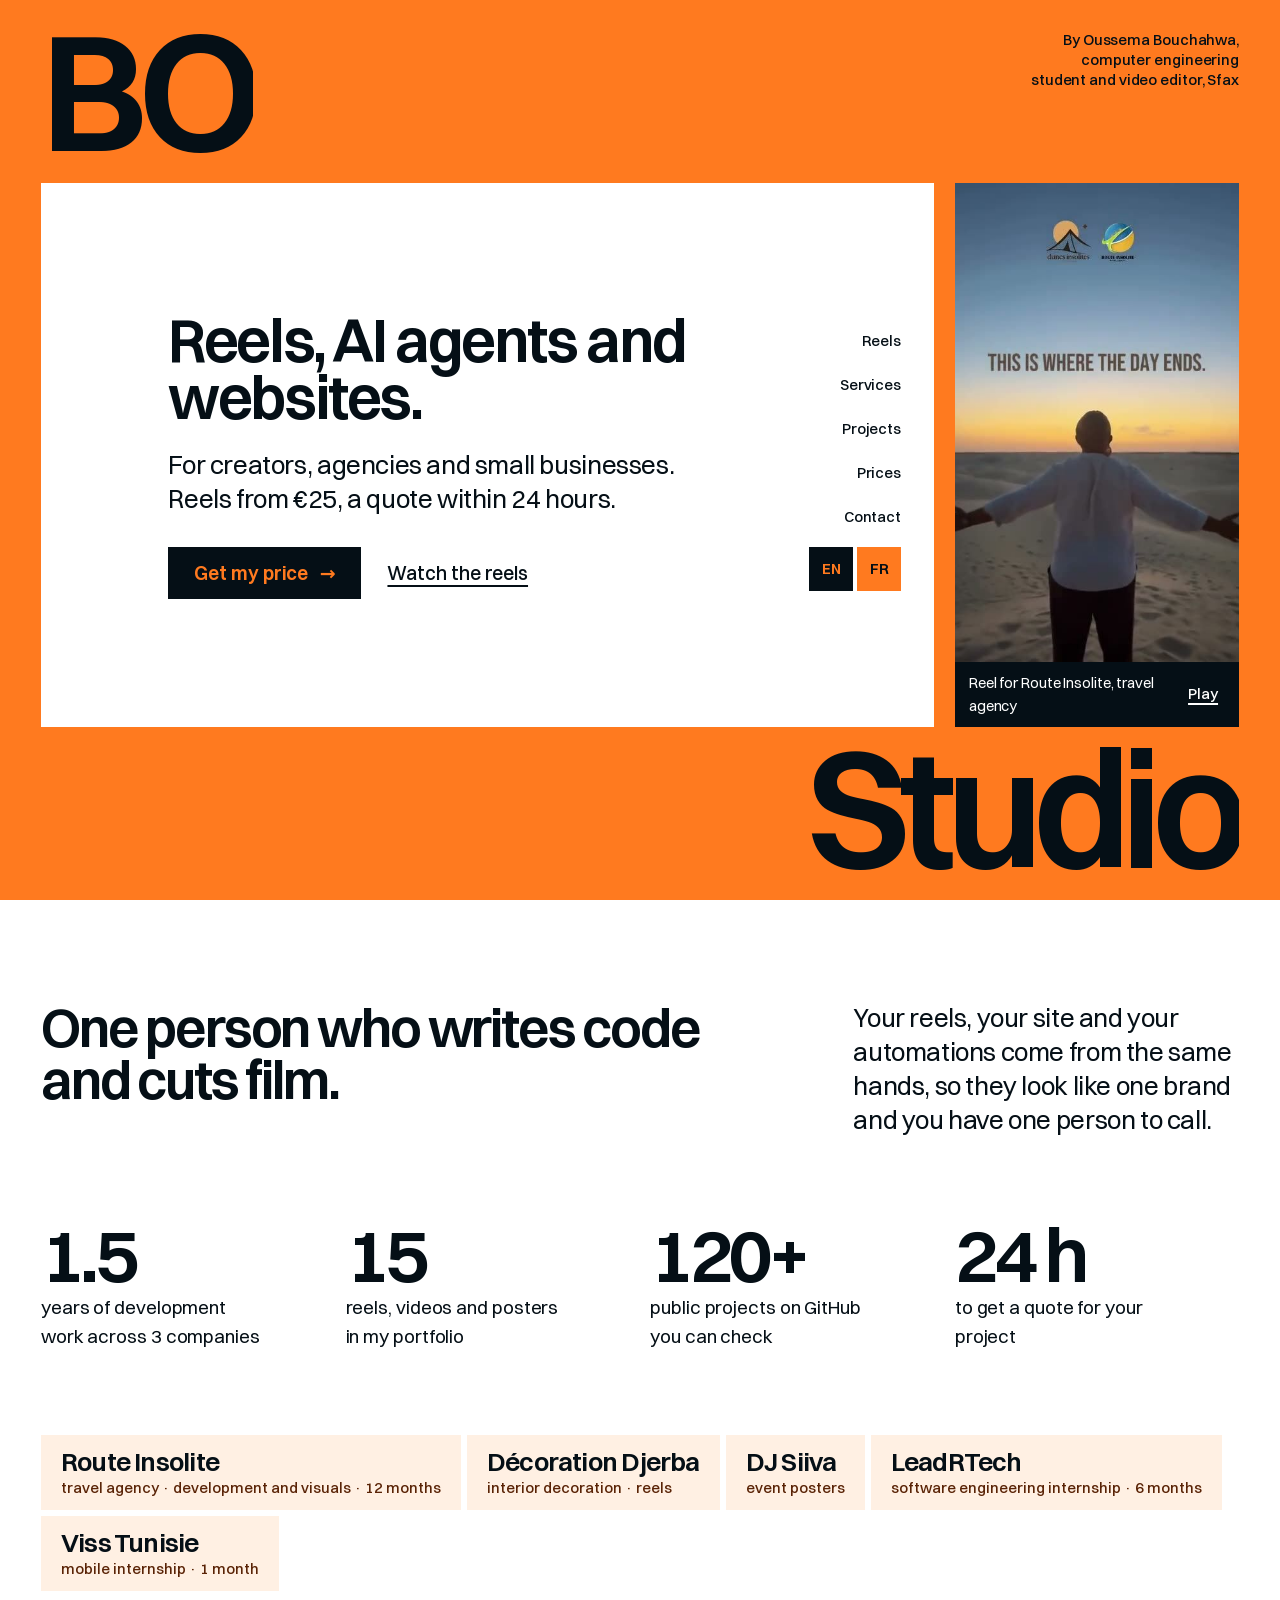
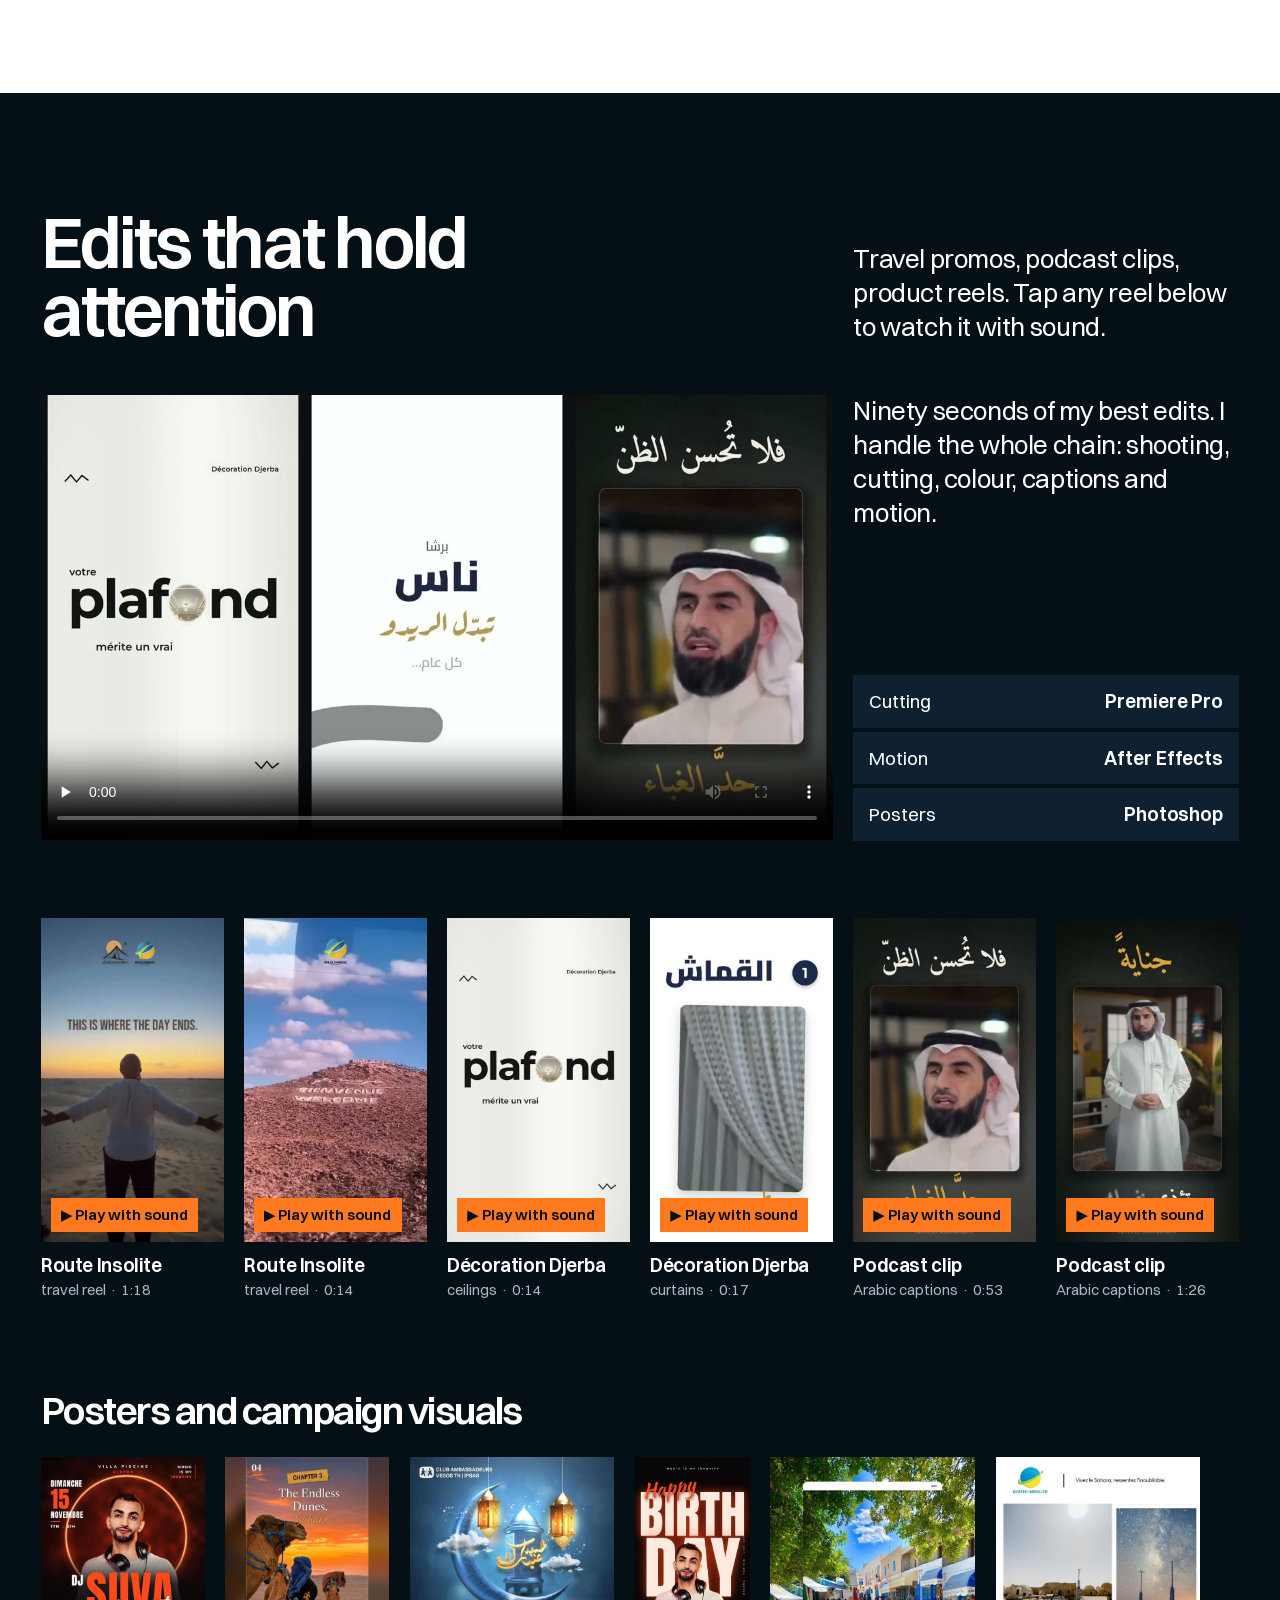
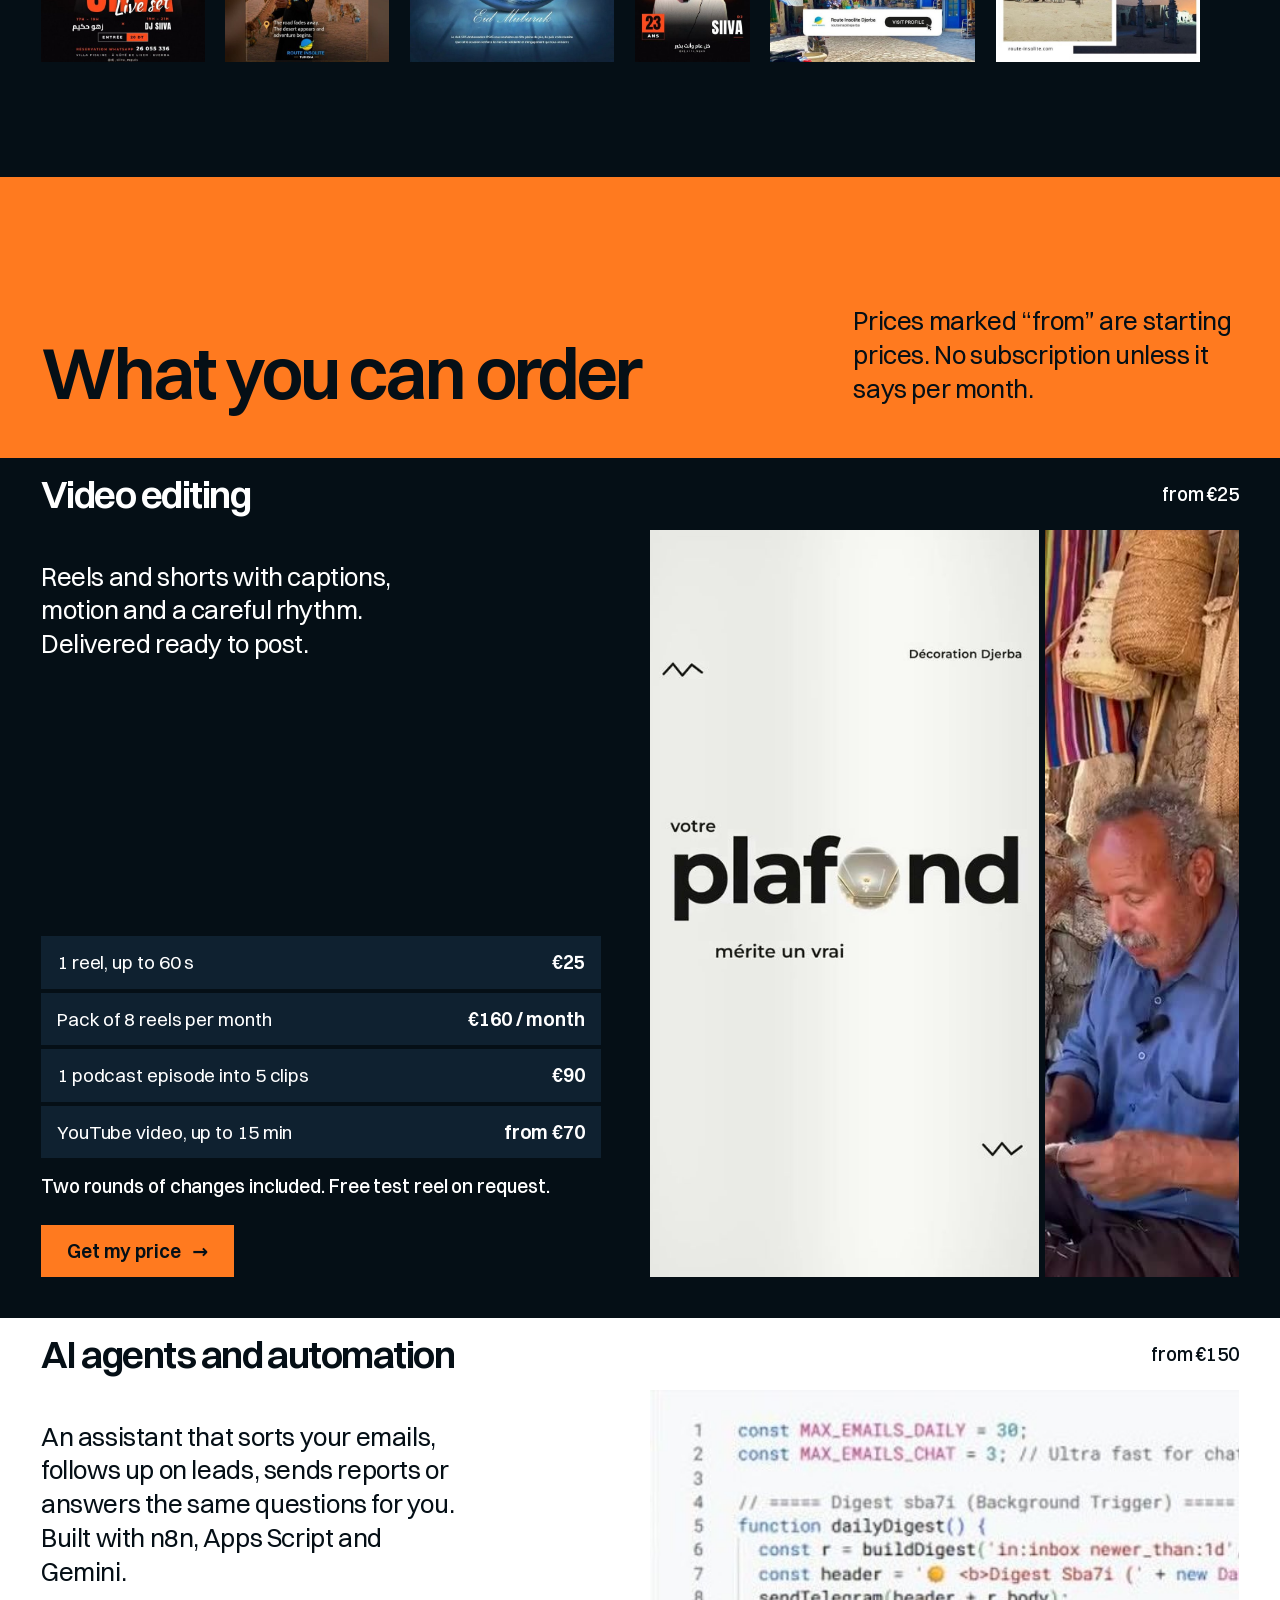
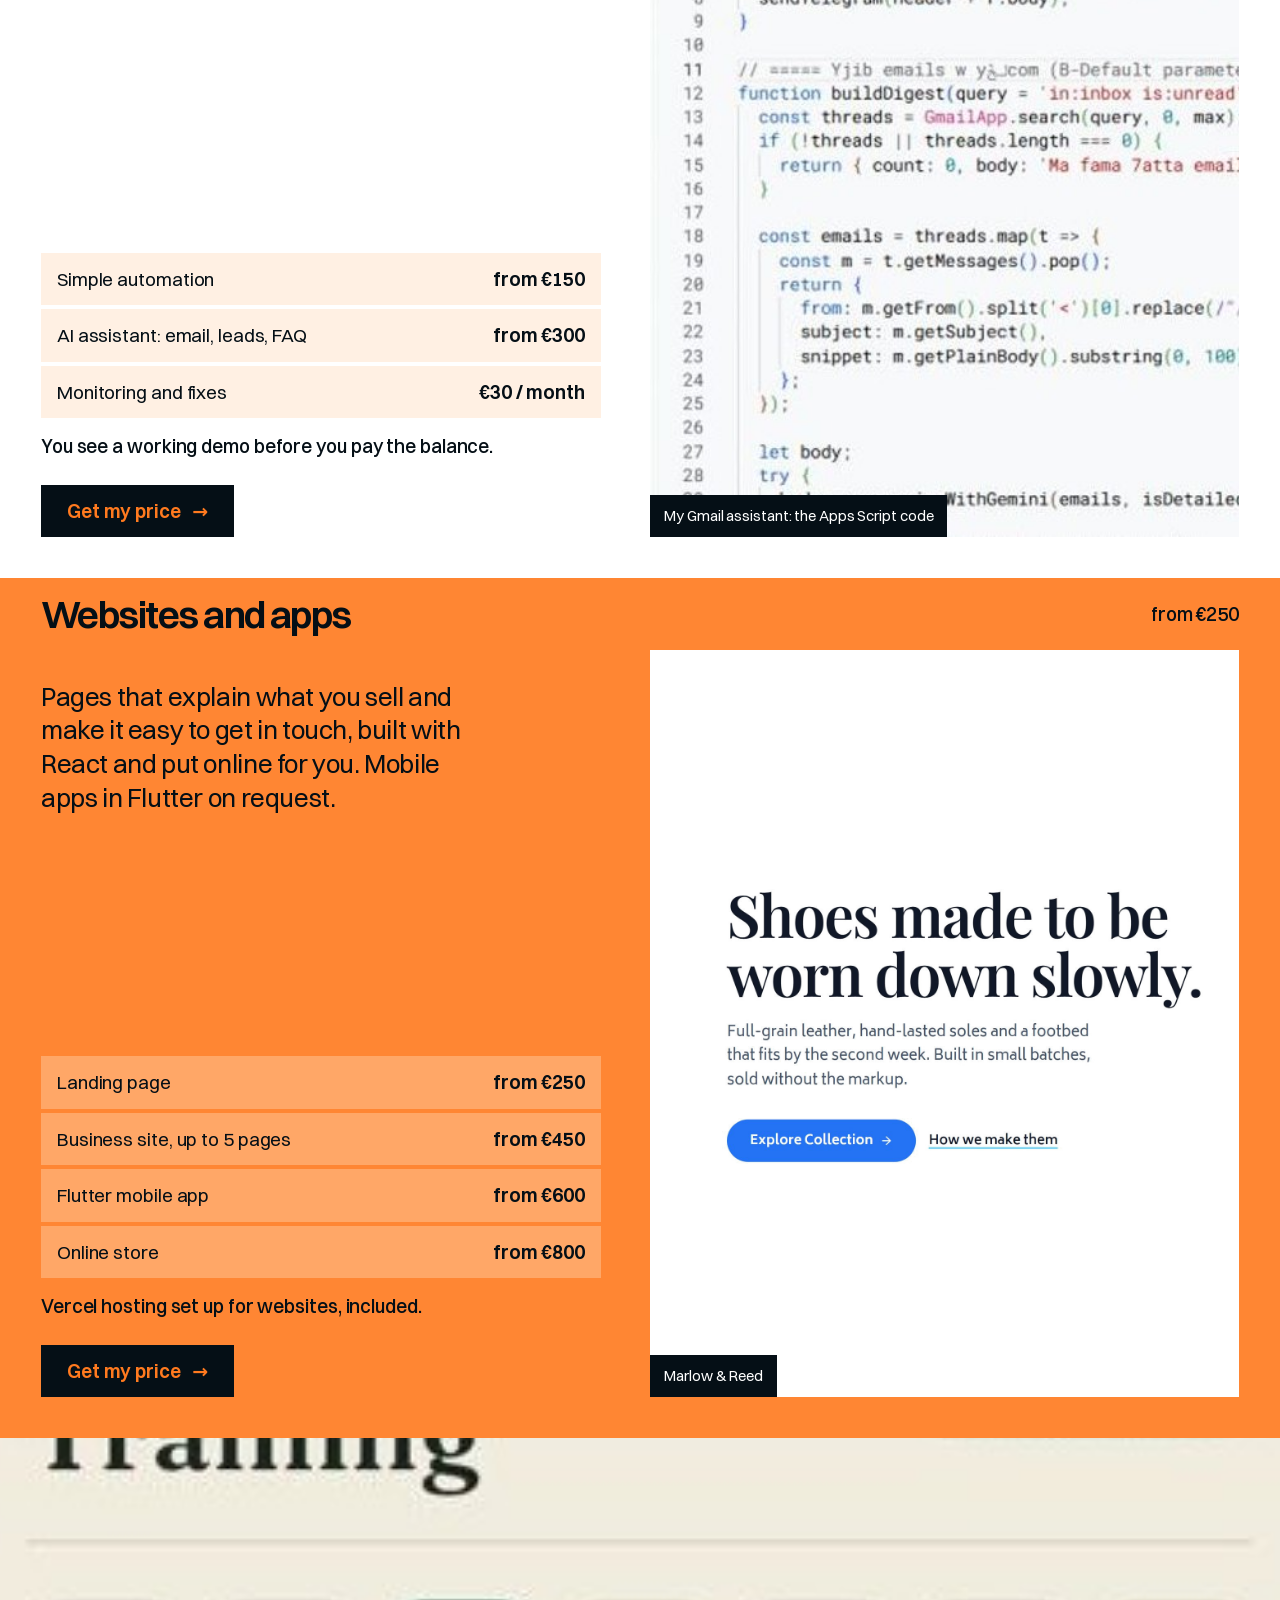
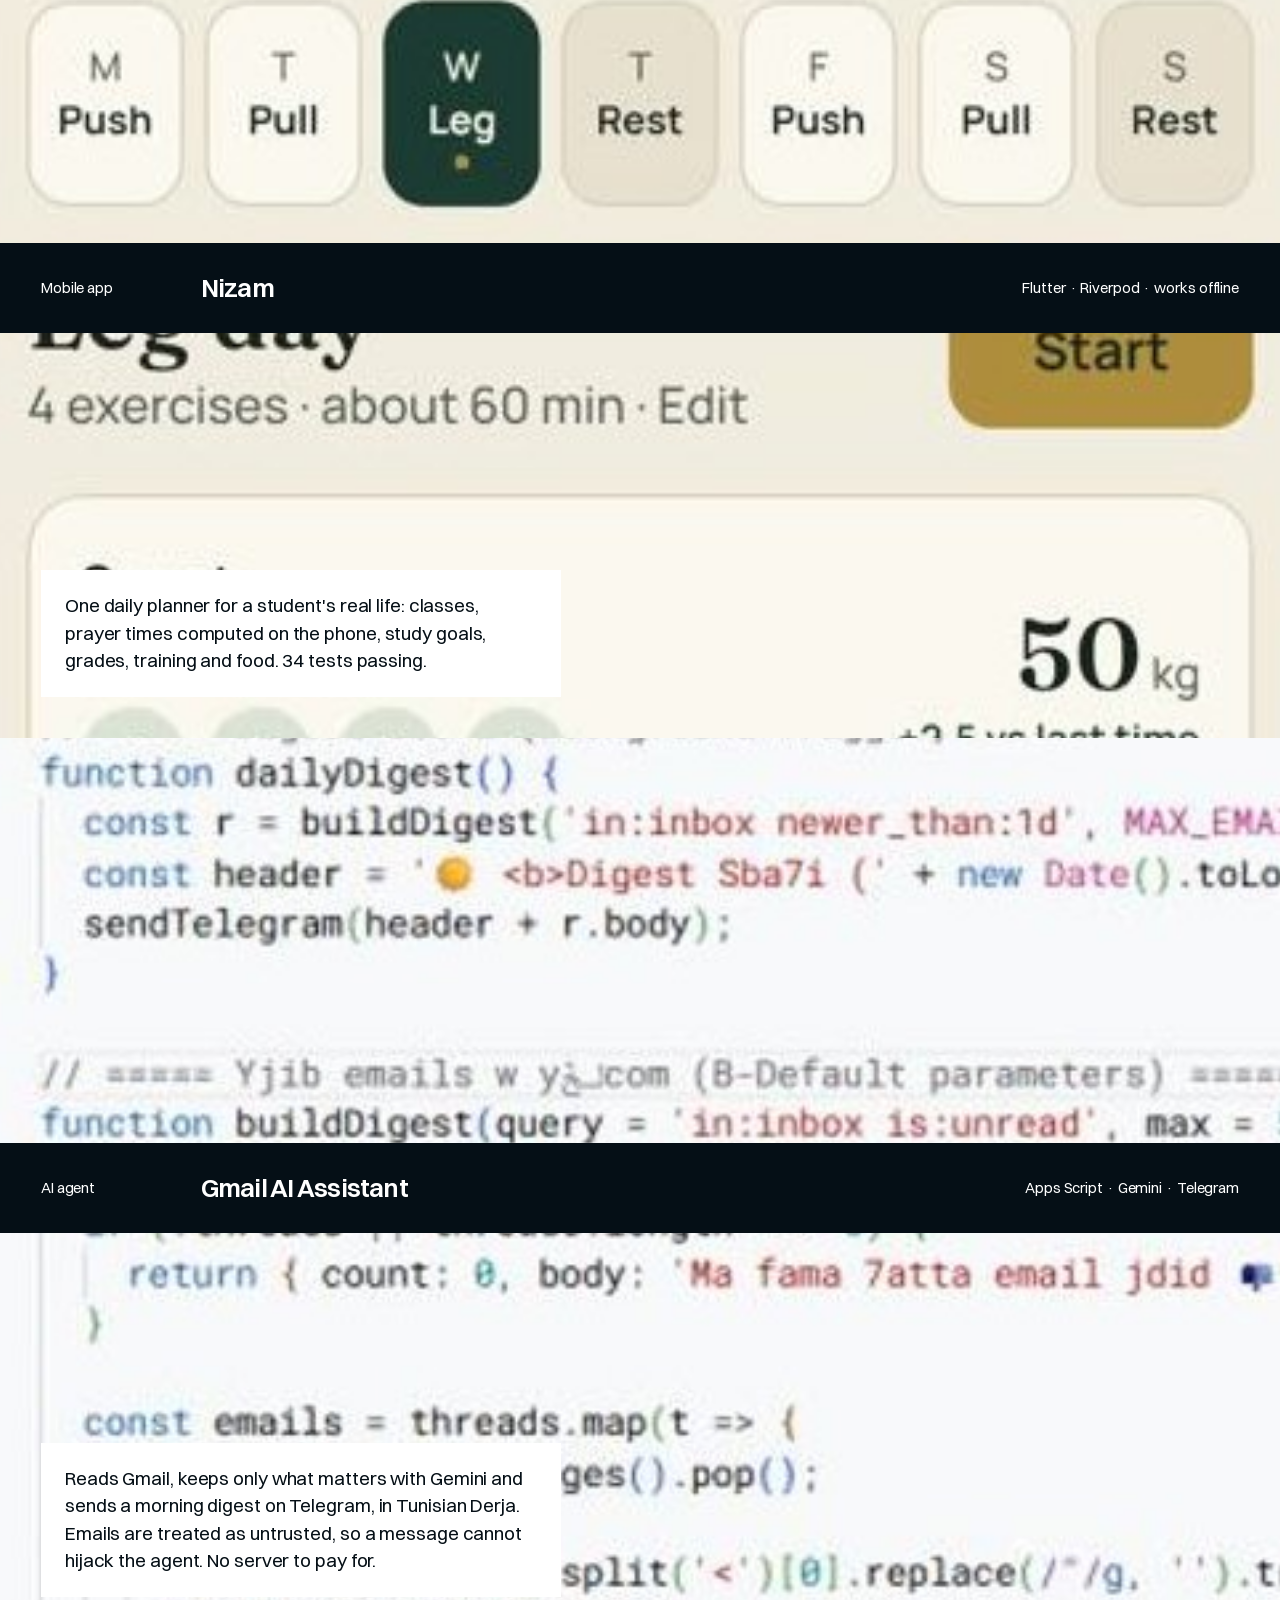
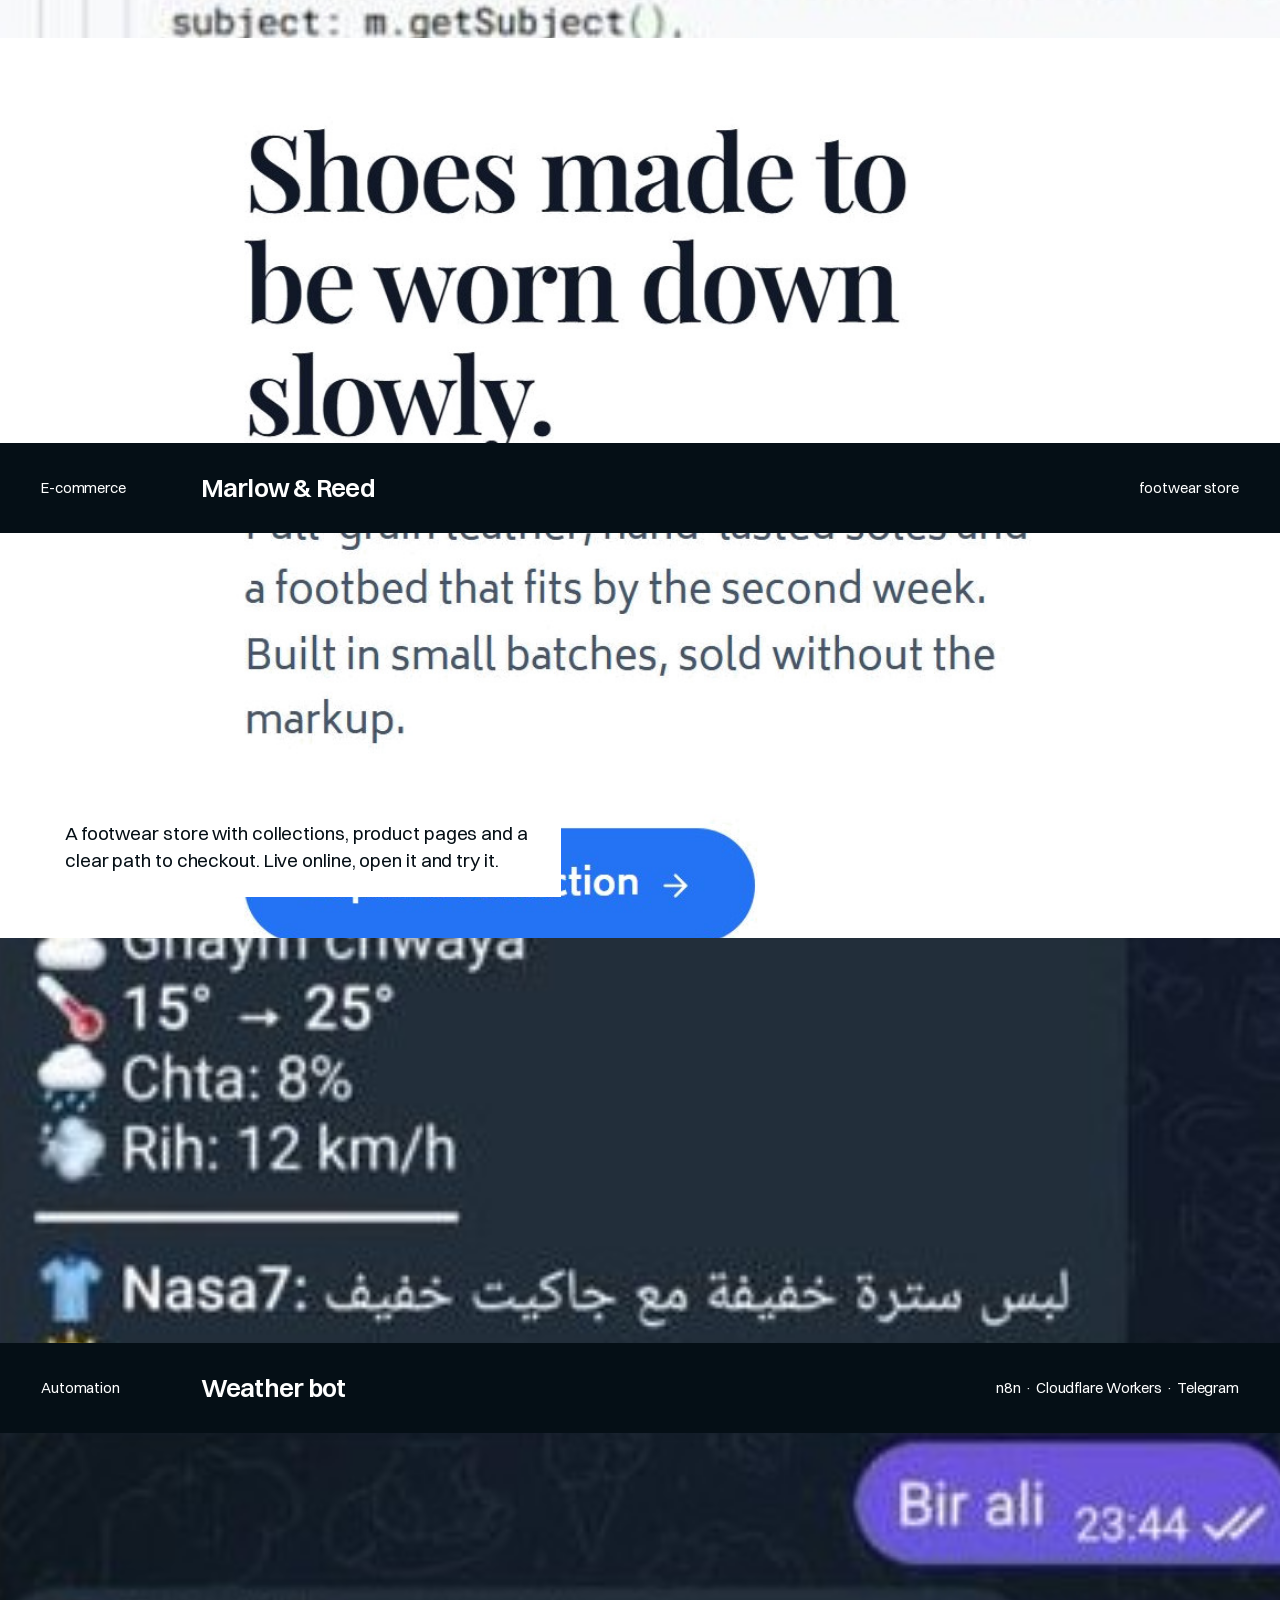
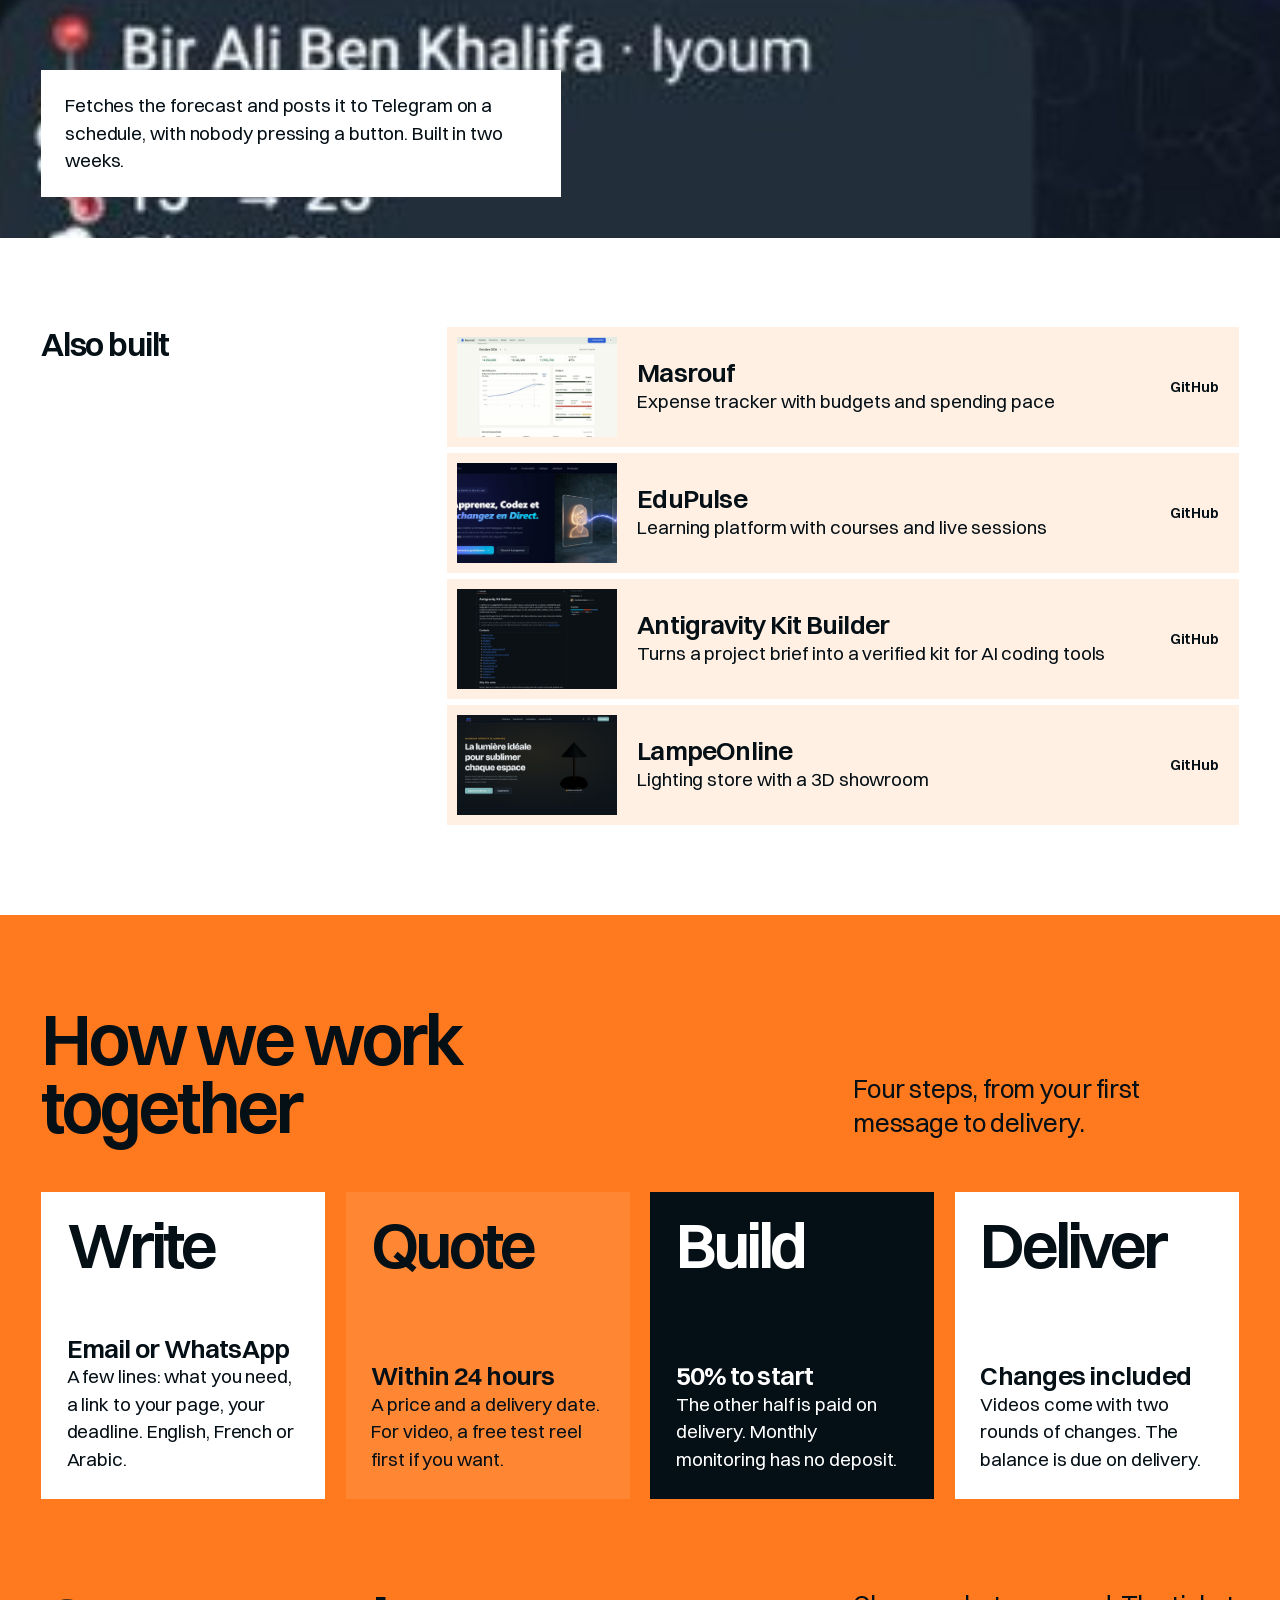
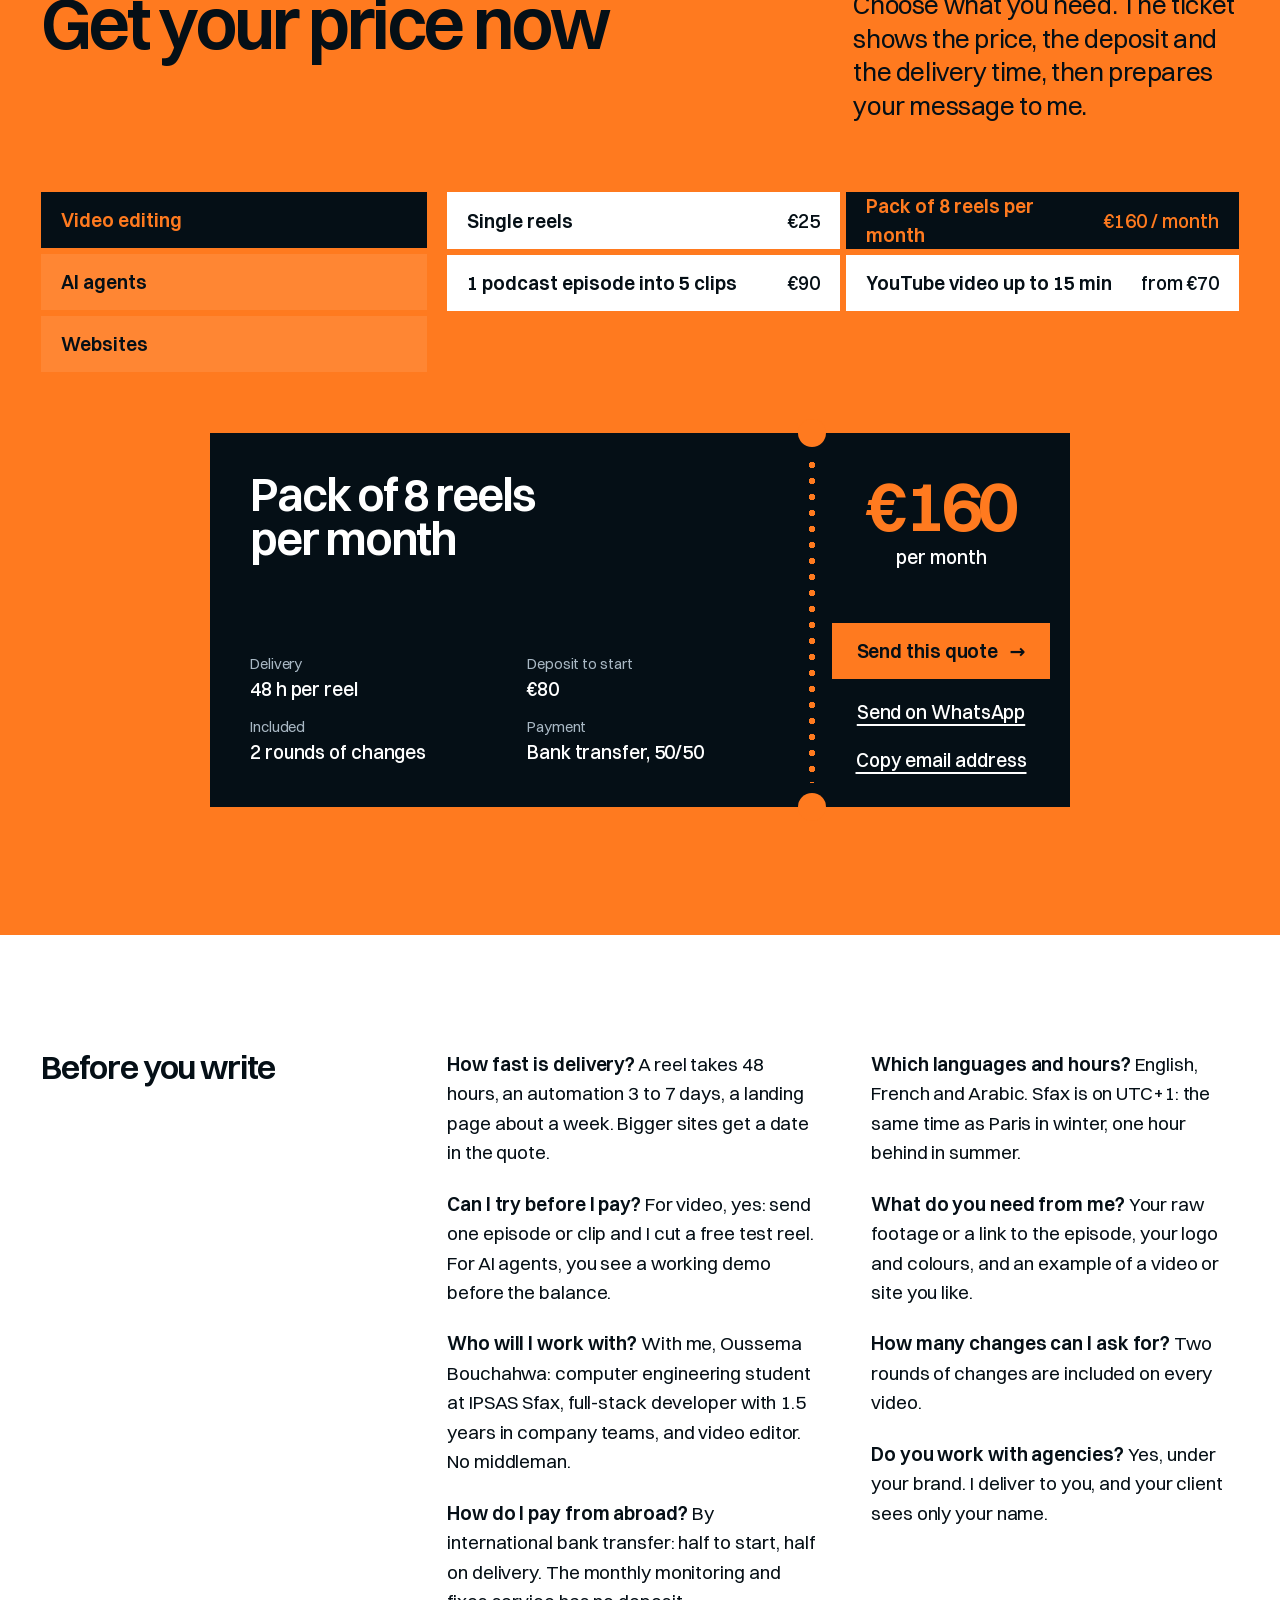
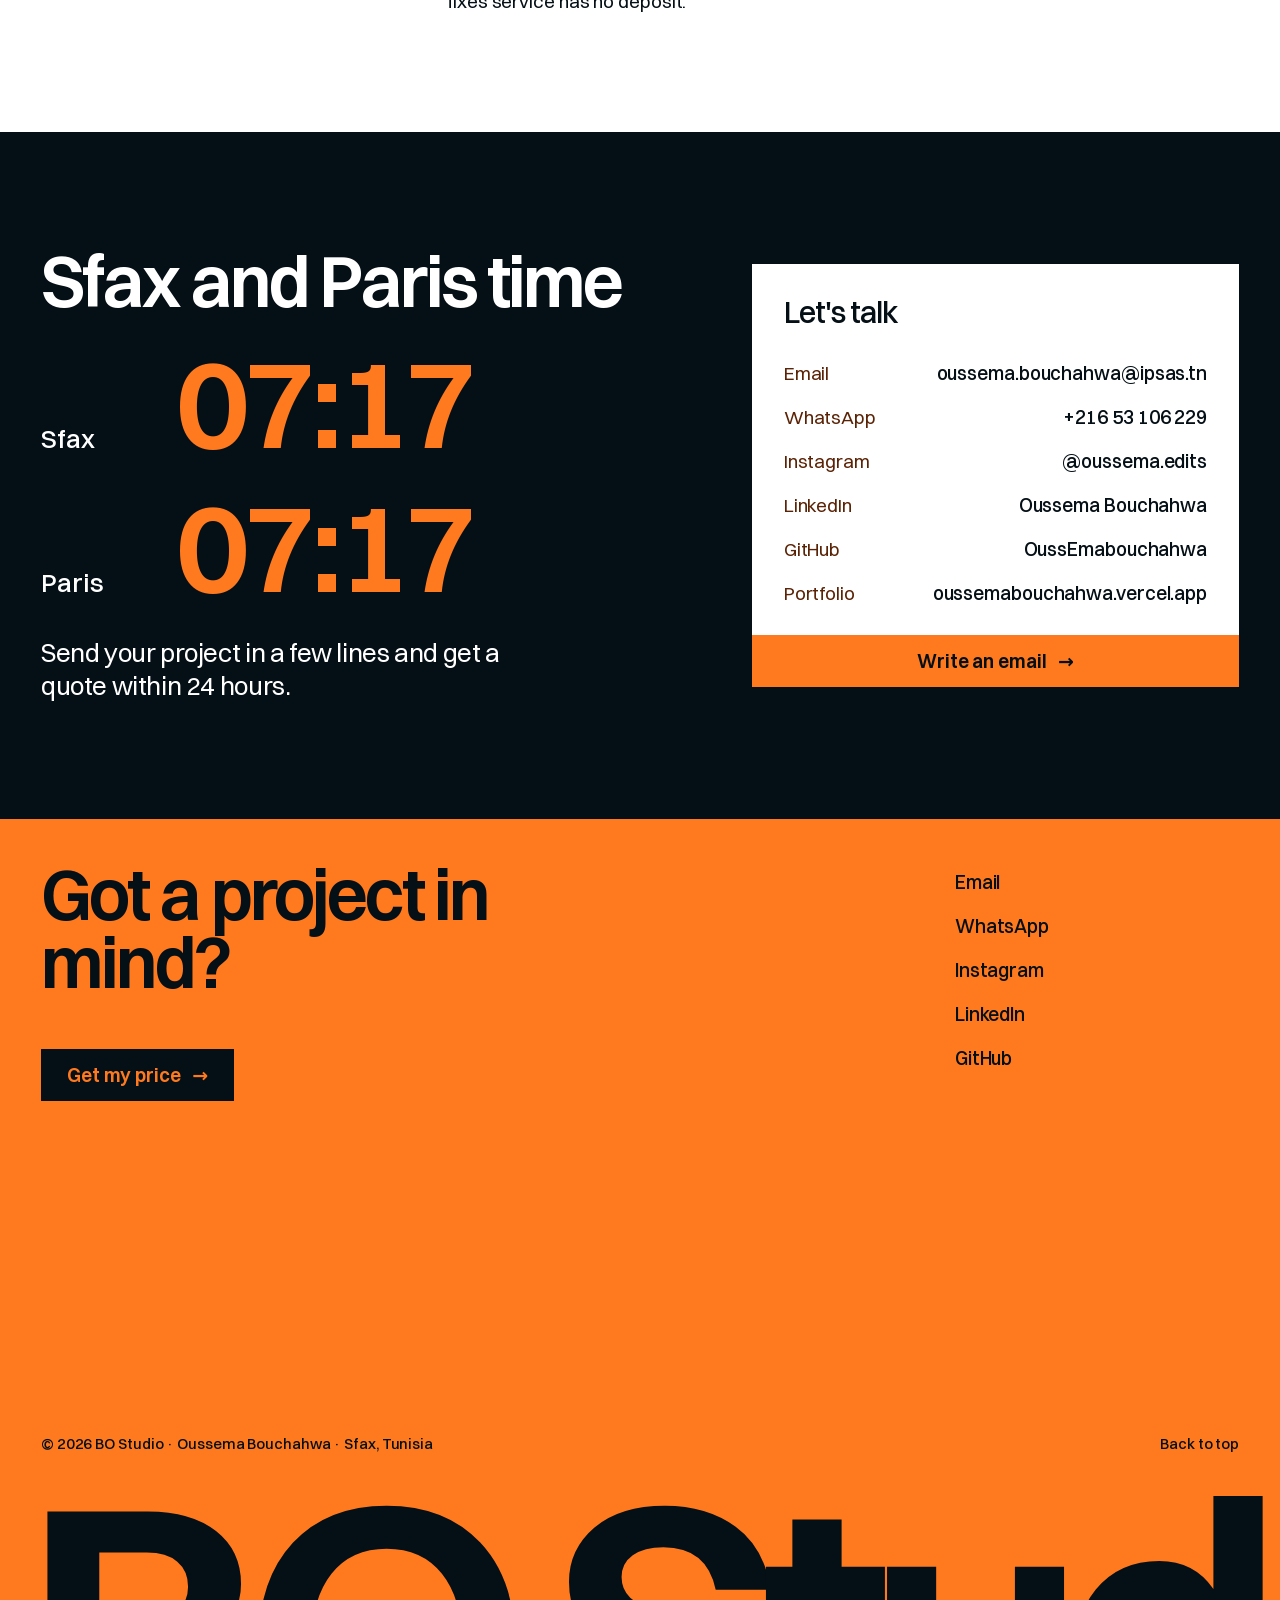
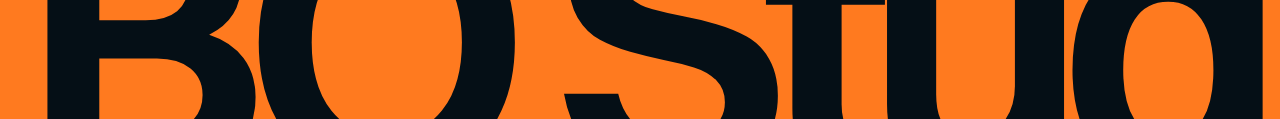
==== index.html @ 7755571c "Publish the BO Studio services page Co-Authored-By: Claude Sonnet 5.5 <noreply@anthropic.com>" ====
<!doctype html>
<html lang="en">
<head>
<meta charset="utf-8">
<meta name="viewport" content="width=device-width, initial-scale=1">
<title>BO Studio · Reels, agents IA et sites web</title>
<meta name="description" content="BO Studio : reels, agents IA et sites web pour créateurs, agences et petites entreprises. Reels dès 25 €, devis sous 24 h.">
<meta property="og:type" content="website">
<meta property="og:site_name" content="BO Studio">
<meta property="og:locale" content="fr_FR">
<meta property="og:locale:alternate" content="en_US">
<meta property="og:title" content="BO Studio · Reels, agents IA et sites web">
<meta property="og:description" content="Reels dès 25 €, automatisations dès 150 €, landing pages dès 250 €. Devis sous 24 h.">
<!-- the site's address: change these three together when the domain changes -->
<link rel="canonical" href="https://oussemabouchahwa.github.io/bo-studio/">
<meta property="og:url" content="https://oussemabouchahwa.github.io/bo-studio/">
<meta property="og:image" content="https://oussemabouchahwa.github.io/bo-studio/img/og-image.jpg">
<meta property="og:image:width" content="1200">
<meta property="og:image:height" content="630">
<meta property="og:image:alt" content="BO Studio : montage vidéo, agents IA et sites web. Reels dès 25 €, devis sous 24 h.">
<meta name="twitter:card" content="summary_large_image">
<link rel="icon" type="image/svg+xml" href="img/favicon.svg">
<link rel="apple-touch-icon" href="img/apple-touch-icon.png">
<script>document.documentElement.classList.add('js');(function(){var l=null;try{l=localStorage.getItem('ob-lang')}catch(e){}if(!l){l=(navigator.language||'en').toLowerCase().indexOf('fr')===0?'fr':'en'}document.documentElement.lang=l})();</script>
<!-- preload the two main fonts; not from file://, where the browser blocks it -->
<script>if(location.protocol!=='file:')[400,600].forEach(function(w){var l=document.createElement('link');l.rel='preload';l.as='font';l.type='font/woff2';l.crossOrigin='anonymous';l.href='fonts/switzer-latin-'+w+'-normal.woff2';document.head.appendChild(l)})</script>
<link rel="stylesheet" href="css/styles.css">
</head>
<body>

<header class="hero" id="top">
  <h1 class="name"><span class="a"><i>BO</i></span> <span class="b"><i>Studio</i></span></h1>
  <p class="who"><span lang="en">By Oussema Bouchahwa, computer engineering student and video editor, Sfax</span><span lang="fr">Par Oussema Bouchahwa, élève ingénieur en génie informatique et monteur vidéo, Sfax</span></p>
  <div class="stage">
    <div class="panel">
      <div class="say">
        <h2><span lang="en">Reels, AI agents and websites.</span><span lang="fr">Reels, agents IA et sites web.</span></h2>
        <p><span lang="en">For creators, agencies and small businesses. Reels from €25, a quote within 24 hours.</span><span lang="fr">Pour créateurs, agences et petites entreprises. Reels dès&nbsp;25&nbsp;€, devis sous 24&nbsp;h.</span></p>
        <div class="acts">
          <a class="btn" href="#quote"><span lang="en">Get my price</span><span lang="fr">Voir mon prix</span> <span class="arr" aria-hidden="true">→</span></a>
          <a class="tl-link" href="#edits"><span lang="en">Watch the reels</span><span lang="fr">Voir les reels</span></a>
        </div>
      </div>
      <nav aria-label="Sections">
        <a href="#edits"><span lang="en">Reels</span><span lang="fr">Reels</span></a>
        <a href="#services">Services</a>
        <a href="#work"><span lang="en">Projects</span><span lang="fr">Projets</span></a>
        <a href="#quote"><span lang="en">Prices</span><span lang="fr">Tarifs</span></a>
        <a href="#contact">Contact</a>
        <div class="langs" role="group" aria-label="Language" data-fr-label="Langue"><button type="button" data-set="en" aria-pressed="false">EN</button><button type="button" data-set="fr" aria-pressed="false">FR</button></div>
      </nav>
    </div>
    <figure>
      <video src="img/v/hero-loop.mp4" poster="img/v/reel-05.jpg" muted loop playsinline preload="none" width="540" height="960" aria-label="Route Insolite reel: a man in the Sahara at sunset" data-fr-label="Reel Route Insolite : un homme dans le Sahara au coucher du soleil"></video>
      <figcaption><p><span lang="en">Reel for Route Insolite, travel agency</span><span lang="fr">Reel pour Route Insolite, agence de voyages</span></p><button class="tl-link hv-toggle" type="button" hidden>Pause</button></figcaption>
    </figure>
  </div>
</header>

<main>
<section class="proof" aria-labelledby="proof-h">
  <h2 id="proof-h" data-reveal><span lang="en">One person who writes code and cuts film.</span><span lang="fr">Une seule personne pour le code et le montage.</span></h2>
  <p class="lede" data-reveal style="--d:.1s"><span lang="en">Your reels, your site and your automations come from the same hands, so they look like one brand and you have one person to call.</span><span lang="fr">Vos reels, votre site et vos automatisations sortent des mêmes mains&nbsp;: ils ressemblent à une seule marque, et vous n'avez qu'un seul interlocuteur.</span></p>
  <div class="stats">
    <div data-reveal><b><span lang="en">1.5</span><span lang="fr">1,5</span></b><span><span lang="en">years of development work across 3 companies</span><span lang="fr">an de développement, dans 3 entreprises</span></span></div>
    <div data-reveal style="--d:.08s"><b>15</b><span><span lang="en">reels, videos and posters in my portfolio</span><span lang="fr">reels, vidéos et affiches dans mon portfolio</span></span></div>
    <div data-reveal style="--d:.16s"><b>120+</b><span><span lang="en">public projects on GitHub you can check</span><span lang="fr">projets publics sur GitHub, vérifiables</span></span></div>
    <div data-reveal style="--d:.24s"><b>24 h</b><span><span lang="en">to get a quote for your project</span><span lang="fr">pour recevoir votre devis</span></span></div>
  </div>
  <ul class="clients" aria-label="Clients and companies" data-fr-label="Clients et entreprises">
    <li data-reveal>Route Insolite<small><span lang="en">travel agency · development and visuals · 12 months</span><span lang="fr">agence de voyages · développement et visuels · 12&nbsp;mois</span></small></li>
    <li data-reveal style="--d:.05s">Décoration Djerba<small><span lang="en">interior decoration · reels</span><span lang="fr">décoration d'intérieur · reels</span></small></li>
    <li data-reveal style="--d:.1s">DJ Siiva<small><span lang="en">event posters</span><span lang="fr">affiches d'événements</span></small></li>
    <li data-reveal style="--d:.15s">LeadRTech<small><span lang="en">software engineering internship · 6 months</span><span lang="fr">stage en génie logiciel · 6&nbsp;mois</span></small></li>
    <li data-reveal style="--d:.2s">Viss Tunisie<small><span lang="en">mobile internship · 1 month</span><span lang="fr">stage mobile · 1&nbsp;mois</span></small></li>
  </ul>
</section>

<section class="edits night" id="edits" aria-labelledby="ed-h">
  <div class="head">
    <h2 id="ed-h" data-reveal><span lang="en">Edits that hold attention</span><span lang="fr">Des vidéos qui captent l'attention</span></h2>
    <p data-reveal style="--d:.1s"><span lang="en">Travel promos, podcast clips, product reels. Tap any reel below to watch it with sound.</span><span lang="fr">Promos voyage, extraits de podcast, reels produit. Appuyez sur un reel pour le regarder avec le son.</span></p>
  </div>
  <div class="reel-main">
    <figure class="big"><video src="img/v/showreel.mp4" poster="img/v/showreel.jpg" controls playsinline preload="none" width="960" height="540" aria-label="Showreel, 90 seconds" data-fr-label="Bande démo, 90 secondes"></video></figure>
    <aside>
      <p data-reveal><span lang="en">Ninety seconds of my best edits. I handle the whole chain: shooting, cutting, colour, captions and motion.</span><span lang="fr">Quatre-vingt-dix secondes de mes meilleurs montages. Je gère toute la chaîne&nbsp;: tournage, montage, couleur, sous-titres et motion.</span></p>
      <ul class="tools">
        <li><span><span lang="en">Cutting</span><span lang="fr">Montage</span></span><b>Premiere Pro</b></li>
        <li><span>Motion</span><b>After Effects</b></li>
        <li><span><span lang="en">Posters</span><span lang="fr">Affiches</span></span><b>Photoshop</b></li>
      </ul>
    </aside>
  </div>
  <ul class="reels">
    <li><button class="reel" type="button" data-src="img/v/reel-05.mp4"><span class="fr"><img src="img/v/reel-05.jpg" alt="Route Insolite reel, the Sahara at sunset" data-fr-alt="Reel Route Insolite, le Sahara au coucher du soleil" width="478" height="850" loading="lazy"></span><span class="cap">Route Insolite<small><span lang="en">travel reel · 1:18</span><span lang="fr">reel voyage · 1:18</span></small></span></button></li>
    <li><button class="reel" type="button" data-src="img/v/reel-06.mp4"><span class="fr"><img src="img/v/reel-06.jpg" alt="Route Insolite reel, a hill with a welcome sign" data-fr-alt="Reel Route Insolite, une colline avec un message de bienvenue" width="478" height="850" loading="lazy"></span><span class="cap">Route Insolite<small><span lang="en">travel reel · 0:14</span><span lang="fr">reel voyage · 0:14</span></small></span></button></li>
    <li><button class="reel" type="button" data-src="img/v/reel-03.mp4"><span class="fr"><img src="img/v/reel-03.jpg" alt="Décoration Djerba reel about ceilings" data-fr-alt="Reel Décoration Djerba sur les plafonds" width="540" height="960" loading="lazy"></span><span class="cap">Décoration Djerba<small><span lang="en">ceilings · 0:14</span><span lang="fr">plafonds · 0:14</span></small></span></button></li>
    <li><button class="reel" type="button" data-src="img/v/reel-04.mp4"><span class="fr"><img src="img/v/reel-04.jpg" alt="Décoration Djerba reel about curtains" data-fr-alt="Reel Décoration Djerba sur les rideaux" width="540" height="960" loading="lazy"></span><span class="cap">Décoration Djerba<small><span lang="en">curtains · 0:17</span><span lang="fr">rideaux · 0:17</span></small></span></button></li>
    <li><button class="reel" type="button" data-src="img/v/reel-01.mp4"><span class="fr"><img src="img/v/reel-01.jpg" alt="Podcast reel with Arabic captions" data-fr-alt="Reel podcast sous-titré en arabe" width="540" height="960" loading="lazy"></span><span class="cap"><span lang="en">Podcast clip</span><span lang="fr">Extrait podcast</span><small><span lang="en">Arabic captions · 0:53</span><span lang="fr">sous-titres arabes · 0:53</span></small></span></button></li>
    <li><button class="reel" type="button" data-src="img/v/reel-02.mp4"><span class="fr"><img src="img/v/reel-02.jpg" alt="Second podcast reel with Arabic captions" data-fr-alt="Deuxième reel podcast sous-titré en arabe" width="540" height="960" loading="lazy"></span><span class="cap"><span lang="en">Podcast clip</span><span lang="fr">Extrait podcast</span><small><span lang="en">Arabic captions · 1:26</span><span lang="fr">sous-titres arabes · 1:26</span></small></span></button></li>
  </ul>
  <div class="posters">
    <h3 data-reveal><span lang="en">Posters and campaign visuals</span><span lang="fr">Affiches et visuels de campagne</span></h3>
    <img src="img/poster-01.jpg" alt="DJ Siiva live set poster" data-fr-alt="Affiche d’un live set de DJ Siiva" width="480" height="600" loading="lazy">
    <img src="img/poster-08.jpg" alt="Route Insolite poster, The Endless Dunes" data-fr-alt="Affiche Route Insolite, The Endless Dunes" width="480" height="600" loading="lazy">
    <img src="img/poster-03.jpg" alt="Eid Mubarak poster for a student club" data-fr-alt="Affiche Aïd Moubarak pour un club étudiant" width="600" height="600" loading="lazy">
    <img src="img/poster-02.jpg" alt="Birthday poster for DJ Siiva" data-fr-alt="Affiche d’anniversaire pour DJ Siiva" width="337" height="600" loading="lazy">
    <img src="img/poster-06.jpg" alt="Route Insolite Djerba visual" data-fr-alt="Visuel Route Insolite à Djerba" width="600" height="600" loading="lazy">
    <img src="img/poster-05.jpg" alt="Route Insolite Sahara visual" data-fr-alt="Visuel Route Insolite dans le Sahara" width="600" height="600" loading="lazy">
  </div>
</section>

<section class="services" id="services" aria-labelledby="svc-h">
  <div class="head">
    <h2 id="svc-h" data-reveal><span lang="en">What you can order</span><span lang="fr">Services et tarifs</span></h2>
    <p data-reveal style="--d:.1s"><span lang="en">Prices marked “from” are starting prices. No subscription unless it says per month.</span><span lang="fr">Les prix «&nbsp;dès&nbsp;» sont des prix de départ. Pas d'abonnement, sauf quand c'est écrit «&nbsp;par mois&nbsp;».</span></p>
  </div>

  <article class="sheet s1">
    <div class="band"><h3><span lang="en">Video editing</span><span lang="fr">Montage vidéo</span></h3><span><span lang="en">from €25</span><span lang="fr">dès&nbsp;25&nbsp;€</span></span></div>
    <div class="txt">
      <p data-reveal><span lang="en">Reels and shorts with captions, motion and a careful rhythm. Delivered ready to post.</span><span lang="fr">Reels et shorts avec sous-titres, motion et un rythme soigné. Livrés prêts à publier.</span></p>
      <div data-reveal style="--d:.1s">
        <ul class="prices">
          <li><span><span lang="en">1 reel, up to 60 s</span><span lang="fr">1 reel, jusqu'à 60&nbsp;s</span></span><b><span lang="en">€25</span><span lang="fr">25&nbsp;€</span></b></li>
          <li><span><span lang="en">Pack of 8 reels per month</span><span lang="fr">Pack 8 reels par mois</span></span><b><span lang="en">€160 / month</span><span lang="fr">160&nbsp;€&nbsp;/&nbsp;mois</span></b></li>
          <li><span><span lang="en">1 podcast episode into 5 clips</span><span lang="fr">1 épisode de podcast en 5 clips</span></span><b><span lang="en">€90</span><span lang="fr">90&nbsp;€</span></b></li>
          <li><span><span lang="en">YouTube video, up to 15 min</span><span lang="fr">Vidéo YouTube, jusqu'à 15&nbsp;min</span></span><b><span lang="en">from €70</span><span lang="fr">dès&nbsp;70&nbsp;€</span></b></li>
        </ul>
        <p class="note"><span lang="en">Two rounds of changes included. Free test reel on request.</span><span lang="fr">Deux allers-retours de retouches inclus. Reel d'essai gratuit sur demande.</span></p>
        <a class="btn inv" href="#quote" data-quote="video"><span lang="en">Get my price</span><span lang="fr">Voir mon prix</span> <span class="arr" aria-hidden="true">→</span></a>
      </div>
    </div>
    <figure class="pic"><img src="img/v/reel-03.jpg" alt="Décoration Djerba reel frame" data-fr-alt="Image d’un reel Décoration Djerba" width="540" height="960" loading="lazy"><img src="img/promo.jpg" alt="Route Insolite promo: a craftsman weaving" data-fr-alt="Promo Route Insolite : un artisan qui tresse" width="478" height="850" loading="lazy"><img src="img/v/reel-01.jpg" alt="Podcast reel frame" data-fr-alt="Image d’un reel podcast" width="540" height="960" loading="lazy"></figure>
  </article>

  <article class="sheet s2">
    <div class="band"><h3><span lang="en">AI agents and automation</span><span lang="fr">Agents IA et automatisation</span></h3><span><span lang="en">from €150</span><span lang="fr">dès&nbsp;150&nbsp;€</span></span></div>
    <div class="txt">
      <p data-reveal><span lang="en">An assistant that sorts your emails, follows up on leads, sends reports or answers the same questions for you. Built with n8n, Apps Script and Gemini.</span><span lang="fr">Un assistant qui trie vos e-mails, relance vos prospects, envoie vos rapports ou répond aux mêmes questions à votre place. Construit avec n8n, Apps Script et Gemini.</span></p>
      <div data-reveal style="--d:.1s">
        <ul class="prices">
          <li><span><span lang="en">Simple automation</span><span lang="fr">Automatisation simple</span></span><b><span lang="en">from €150</span><span lang="fr">dès&nbsp;150&nbsp;€</span></b></li>
          <li><span><span lang="en">AI assistant: email, leads, FAQ</span><span lang="fr">Assistant IA&nbsp;: e-mails, prospects, FAQ</span></span><b><span lang="en">from €300</span><span lang="fr">dès&nbsp;300&nbsp;€</span></b></li>
          <li><span><span lang="en">Monitoring and fixes</span><span lang="fr">Suivi et corrections</span></span><b><span lang="en">€30 / month</span><span lang="fr">30&nbsp;€&nbsp;/&nbsp;mois</span></b></li>
        </ul>
        <p class="note"><span lang="en">You see a working demo before you pay the balance.</span><span lang="fr">Vous voyez une démo fonctionnelle avant de payer le solde.</span></p>
        <a class="btn" href="#quote" data-quote="ai"><span lang="en">Get my price</span><span lang="fr">Voir mon prix</span> <span class="arr" aria-hidden="true">→</span></a>
      </div>
    </div>
    <figure class="pic"><img src="img/gmail-ai-assistant.jpg" alt="Gmail AI Assistant, Apps Script code" data-fr-alt="Gmail AI Assistant, code Apps Script" width="940" height="588" loading="lazy" style="object-position:0 0"><figcaption><span lang="en">My Gmail assistant: the Apps Script code</span><span lang="fr">Mon assistant Gmail&nbsp;: le code Apps Script</span></figcaption></figure>
  </article>

  <article class="sheet s3">
    <div class="band"><h3><span lang="en">Websites and apps</span><span lang="fr">Sites et applications</span></h3><span><span lang="en">from €250</span><span lang="fr">dès&nbsp;250&nbsp;€</span></span></div>
    <div class="txt">
      <p data-reveal><span lang="en">Pages that explain what you sell and make it easy to get in touch, built with React and put online for you. Mobile apps in Flutter on request.</span><span lang="fr">Des pages qui expliquent ce que vous vendez et facilitent la prise de contact, développées avec React et mises en ligne pour vous. Applications mobiles Flutter sur demande.</span></p>
      <div data-reveal style="--d:.1s">
        <ul class="prices">
          <li><span>Landing page</span><b><span lang="en">from €250</span><span lang="fr">dès&nbsp;250&nbsp;€</span></b></li>
          <li><span><span lang="en">Business site, up to 5 pages</span><span lang="fr">Site vitrine, jusqu'à 5 pages</span></span><b><span lang="en">from €450</span><span lang="fr">dès&nbsp;450&nbsp;€</span></b></li>
          <li><span><span lang="en">Flutter mobile app</span><span lang="fr">Application mobile Flutter</span></span><b><span lang="en">from €600</span><span lang="fr">dès&nbsp;600&nbsp;€</span></b></li>
          <li><span><span lang="en">Online store</span><span lang="fr">Boutique en ligne</span></span><b><span lang="en">from €800</span><span lang="fr">dès&nbsp;800&nbsp;€</span></b></li>
        </ul>
        <p class="note"><span lang="en">Vercel hosting set up for websites, included.</span><span lang="fr">Mise en ligne des sites sur Vercel incluse.</span></p>
        <a class="btn" href="#quote" data-quote="web"><span lang="en">Get my price</span><span lang="fr">Voir mon prix</span> <span class="arr" aria-hidden="true">→</span></a>
      </div>
    </div>
    <figure class="pic"><picture><source media="(max-width:820px)" srcset="img/site-01.jpg" width="1440" height="900"><img class="shot" src="img/site-01-m.jpg" alt="Marlow &amp; Reed, a footwear store I built" data-fr-alt="Marlow &amp; Reed, une boutique de chaussures que j'ai développée" width="860" height="880" loading="lazy"></picture><figcaption>Marlow &amp; Reed</figcaption></figure>
  </article>
</section>

<section class="work" id="work" aria-labelledby="work-h">
  <h2 class="sr" id="work-h"><span lang="en">Projects</span><span lang="fr">Projets</span></h2>
  <div class="plate">
    <picture><source media="(max-width:820px), (max-width:1100px) and (orientation:portrait)" srcset="img/hero-app-m.jpg" width="434" height="500"><img class="full" src="img/hero-app.jpg" alt="Nizam app screens: timetable and training" data-fr-alt="Écrans de l’app Nizam : emploi du temps et entraînement" width="960" height="600" loading="lazy" style="object-position:50% 20%"></picture>
    <div class="row"><small><span lang="en">Mobile app</span><span lang="fr">App mobile</span></small><h2><a href="https://github.com/OussEmabouchahwa/life-app" target="_blank" rel="noopener">Nizam</a></h2><span class="fact">Flutter · Riverpod · <span lang="en">works offline</span><span lang="fr">hors ligne</span></span></div>
    <div class="say"><p><span lang="en">One daily planner for a student's real life: classes, prayer times computed on the phone, study goals, grades, training and food. 34 tests passing.</span><span lang="fr">Un seul planning pour la vraie vie d'un étudiant&nbsp;: cours, horaires de prière calculés sur le téléphone, objectifs de révision, notes, sport et repas. 34 tests réussis.</span></p></div>
  </div>
  <div class="plate">
    <picture><source media="(max-width:820px), (max-width:1100px) and (orientation:portrait)" srcset="img/gmail-ai-assistant-m.jpg" width="520" height="600"><img class="full" src="img/gmail-ai-assistant.jpg" alt="Gmail AI Assistant, Apps Script code" data-fr-alt="Gmail AI Assistant, code Apps Script" width="940" height="588" loading="lazy" style="object-position:0 30%"></picture>
    <div class="row"><small><span lang="en">AI agent</span><span lang="fr">Agent IA</span></small><h2><a href="https://github.com/OussEmabouchahwa/Gmail-AI-Assistant" target="_blank" rel="noopener">Gmail AI Assistant</a></h2><span class="fact">Apps Script · Gemini · Telegram</span></div>
    <div class="say"><p><span lang="en">Reads Gmail, keeps only what matters with Gemini and sends a morning digest on Telegram, in Tunisian Derja. Emails are treated as untrusted, so a message cannot hijack the agent. No server to pay for.</span><span lang="fr">Lit Gmail, garde l'important grâce à Gemini et envoie un résumé chaque matin sur Telegram, en derja tunisienne. Les e-mails sont traités comme non fiables&nbsp;: un message ne peut pas détourner l'agent. Aucun serveur à payer.</span></p></div>
  </div>
  <div class="plate">
    <picture><source media="(max-width:820px), (max-width:1100px) and (orientation:portrait)" srcset="img/site-01-m.jpg" width="860" height="880"><img class="full shot" src="img/site-01.jpg" alt="Marlow &amp; Reed store headline" data-fr-alt="Titre de la boutique Marlow &amp; Reed" width="1440" height="900" loading="lazy"></picture>
    <div class="row"><small>E-commerce</small><h2><a href="https://e-comerce-ten-rust.vercel.app" target="_blank" rel="noopener">Marlow &amp; Reed</a></h2><span class="fact"><span lang="en">footwear store</span><span lang="fr">boutique de chaussures</span></span></div>
    <div class="say"><p><span lang="en">A footwear store with collections, product pages and a clear path to checkout. Live online, open it and try it.</span><span lang="fr">Une boutique de chaussures avec collections, fiches produit et un parcours clair jusqu'au paiement. En ligne&nbsp;: ouvrez-la et testez-la.</span></p></div>
  </div>
  <div class="plate">
    <picture><source media="(max-width:820px), (max-width:1100px) and (orientation:portrait)" srcset="img/weather-bot-m.jpg" width="388" height="447"><img class="full" src="img/weather-bot.jpg" alt="Weather bot: Worker code and its Telegram answers" data-fr-alt="Bot météo : code du Worker et réponses sur Telegram" width="855" height="534" loading="lazy" style="object-position:0 50%"></picture>
    <div class="row"><small><span lang="en">Automation</span><span lang="fr">Automatisation</span></small><h2><a href="https://github.com/OussEmabouchahwa/weather_bot.py" target="_blank" rel="noopener"><span lang="en">Weather bot</span><span lang="fr">Bot météo</span></a></h2><span class="fact">n8n · Cloudflare Workers · Telegram</span></div>
    <div class="say"><p><span lang="en">Fetches the forecast and posts it to Telegram on a schedule, with nobody pressing a button. Built in two weeks.</span><span lang="fr">Récupère les prévisions et les publie sur Telegram à heure fixe, sans que personne n'appuie sur un bouton. Construit en deux semaines.</span></p></div>
  </div>

  <div class="also">
    <h2 data-reveal><span lang="en">Also built</span><span lang="fr">Autres réalisations</span></h2>
    <ul>
      <li><a href="https://github.com/OussEmabouchahwa/Expense-Tracker-Web-Application" target="_blank" rel="noopener"><img src="img/site-03.jpg" alt="Masrouf dashboard" data-fr-alt="Tableau de bord Masrouf" width="1600" height="1000" loading="lazy"><span><b>Masrouf</b><span lang="en">Expense tracker with budgets and spending pace</span><span lang="fr">Suivi des dépenses avec budgets et rythme de dépense</span></span><em>GitHub</em></a></li>
      <li><a href="https://github.com/OussEmabouchahwa/eduplus" target="_blank" rel="noopener"><img src="img/site-02.jpg" alt="EduPulse landing page" data-fr-alt="Page d’accueil EduPulse" width="1352" height="845" loading="lazy"><span><b>EduPulse</b><span lang="en">Learning platform with courses and live sessions</span><span lang="fr">Plateforme d'apprentissage avec cours et sessions en direct</span></span><em>GitHub</em></a></li>
      <li><a href="https://github.com/OussEmabouchahwa/Antigravity-Kit-Builder" target="_blank" rel="noopener"><img src="img/antigravity-kit-builder.jpg" alt="Antigravity Kit Builder readme" data-fr-alt="Présentation d’Antigravity Kit Builder" width="1600" height="1000" loading="lazy"><span><b>Antigravity Kit Builder</b><span lang="en">Turns a project brief into a verified kit for AI coding tools</span><span lang="fr">Transforme un brief en kit vérifié pour les outils de code IA</span></span><em>GitHub</em></a></li>
      <li><a href="https://github.com/OussEmabouchahwa/e-commerce-LampeOnline-" target="_blank" rel="noopener"><img src="img/lampe-online.jpg" alt="LampeOnline home page" data-fr-alt="Page d’accueil LampeOnline" width="1600" height="1000" loading="lazy"><span><b>LampeOnline</b><span lang="en">Lighting store with a 3D showroom</span><span lang="fr">Boutique de luminaires avec showroom 3D</span></span><em>GitHub</em></a></li>
    </ul>
  </div>
</section>

<section class="process" id="process" aria-labelledby="pr-h">
  <div class="head">
    <h2 id="pr-h" data-reveal><span lang="en">How we work together</span><span lang="fr">Comment ça se passe</span></h2>
    <p data-reveal style="--d:.1s"><span lang="en">Four steps, from your first message to delivery.</span><span lang="fr">Quatre étapes, de votre premier message à la livraison.</span></p>
  </div>
  <ol class="steps">
    <li><h3><span lang="en">Write</span><span lang="fr">Écrire</span></h3><div><strong><span lang="en">Email or WhatsApp</span><span lang="fr">E-mail ou WhatsApp</span></strong><p><span lang="en">A few lines: what you need, a link to your page, your deadline. English, French or Arabic.</span><span lang="fr">Quelques lignes&nbsp;: votre besoin, un lien vers votre page, votre délai. En français, anglais ou arabe.</span></p></div></li>
    <li><h3><span lang="en">Quote</span><span lang="fr">Devis</span></h3><div><strong><span lang="en">Within 24 hours</span><span lang="fr">Sous 24 heures</span></strong><p><span lang="en">A price and a delivery date. For video, a free test reel first if you want.</span><span lang="fr">Un prix et une date de livraison. Pour la vidéo, un reel d'essai gratuit d'abord si vous voulez.</span></p></div></li>
    <li><h3><span lang="en">Build</span><span lang="fr">Création</span></h3><div><strong><span lang="en">50% to start</span><span lang="fr">50&nbsp;% pour démarrer</span></strong><p><span lang="en">The other half is paid on delivery. Monthly monitoring has no deposit.</span><span lang="fr">L'autre moitié se règle à la livraison. Le suivi mensuel est sans acompte.</span></p></div></li>
    <li><h3><span lang="en">Deliver</span><span lang="fr">Livraison</span></h3><div><strong><span lang="en">Changes included</span><span lang="fr">Retouches incluses</span></strong><p><span lang="en">Videos come with two rounds of changes. The balance is due on delivery.</span><span lang="fr">Les vidéos incluent deux allers-retours de retouches. Le solde est dû à la livraison.</span></p></div></li>
  </ol>
</section>

<section class="pricing" id="quote" aria-labelledby="q-h">
  <h2 id="q-h" data-reveal><span lang="en">Get your price now</span><span lang="fr">Votre prix, tout de suite</span></h2>
  <p data-reveal style="--d:.1s"><span lang="en">Choose what you need. The ticket shows the price, the deposit and the delivery time, then prepares your message to me.</span><span lang="fr">Choisissez ce qu'il vous faut. Le ticket affiche le prix, l'acompte et le délai, puis prépare votre message.</span></p>
  <div class="picker">
    <div class="cats" role="group" aria-label="Service">
      <button type="button" data-cat="video" aria-pressed="true"><span lang="en">Video editing</span><span lang="fr">Montage vidéo</span></button>
      <button type="button" data-cat="ai" aria-pressed="false"><span lang="en">AI agents</span><span lang="fr">Agents IA</span></button>
      <button type="button" data-cat="web" aria-pressed="false"><span lang="en">Websites</span><span lang="fr">Sites web</span></button>
    </div>
    <div class="offers" role="group" aria-label="Offer" data-fr-label="Offre"></div>
    <div class="qty" hidden><button type="button" data-q="-1" aria-label="One less" data-fr-label="Un de moins">−</button><output aria-live="polite">4 reels</output><button type="button" data-q="1" aria-label="One more" data-fr-label="Un de plus">+</button></div>
    <button class="tl-link hint" type="button" hidden></button>
  </div>
  <div class="ticket">
    <div class="main">
      <h3 id="t-title" aria-live="polite"><span lang="en">Pack of 8 reels per month</span><span lang="fr">Pack 8 reels par mois</span></h3>
      <dl>
        <div><dt><span lang="en">Delivery</span><span lang="fr">Délai</span></dt><dd id="t-time"><span lang="en">48 h per reel</span><span lang="fr">48&nbsp;h par reel</span></dd></div>
        <div><dt><span lang="en">Deposit to start</span><span lang="fr">Acompte pour démarrer</span></dt><dd id="t-dep">€80</dd></div>
        <div><dt><span lang="en">Included</span><span lang="fr">Inclus</span></dt><dd id="t-inc"><span lang="en">2 rounds of changes</span><span lang="fr">2 allers-retours de retouches</span></dd></div>
        <div><dt><span lang="en">Payment</span><span lang="fr">Paiement</span></dt><dd id="t-pay"><span lang="en">Bank transfer, 50/50</span><span lang="fr">Virement, 50/50</span></dd></div>
      </dl>
    </div>
    <div class="stub">
      <div class="price"><span id="t-price">€160</span><small id="t-per"><span lang="en">per month</span><span lang="fr">par mois</span></small></div>
      <div class="send">
        <a class="btn inv" id="t-send" href="mailto:oussema.bouchahwa@ipsas.tn?subject=Quote"><span lang="en">Send this quote</span><span lang="fr">Envoyer ce devis</span> <span class="arr" aria-hidden="true">→</span></a>
        <a class="tl-link" id="t-wa" href="https://wa.me/21653106229" target="_blank" rel="noopener"><span lang="en">Send on WhatsApp</span><span lang="fr">Envoyer sur WhatsApp</span></a>
        <button class="tl-link" id="t-copy" type="button"><span lang="en">Copy email address</span><span lang="fr">Copier l'adresse e-mail</span></button>
        <p id="t-status" role="status"></p>
      </div>
    </div>
    <span class="notch t" aria-hidden="true"></span><span class="notch b" aria-hidden="true"></span><span class="perf" aria-hidden="true"></span>
  </div>
</section>

<section class="faq" id="faq" aria-labelledby="faq-h">
  <h2 id="faq-h"><span lang="en">Before you write</span><span lang="fr">Avant de m'écrire</span></h2>
  <div class="cols">
    <p><b><span lang="en">How fast is delivery?</span><span lang="fr">Quels délais&nbsp;?</span></b> <span lang="en">A reel takes 48 hours, an automation 3 to 7 days, a landing page about a week. Bigger sites get a date in the quote.</span><span lang="fr">Un reel en 48&nbsp;h, une automatisation en 3 à 7&nbsp;jours, une landing page en une semaine environ. Pour un site plus grand, la date est dans le devis.</span></p>
    <p><b><span lang="en">Can I try before I pay?</span><span lang="fr">Puis-je tester avant de payer&nbsp;?</span></b> <span lang="en">For video, yes: send one episode or clip and I cut a free test reel. For AI agents, you see a working demo before the balance.</span><span lang="fr">Pour la vidéo, oui&nbsp;: envoyez un épisode ou un extrait et je monte un reel d'essai gratuit. Pour un agent IA, vous voyez une démo fonctionnelle avant le solde.</span></p>
    <p><b><span lang="en">Who will I work with?</span><span lang="fr">Avec qui vais-je travailler&nbsp;?</span></b> <span lang="en">With me, Oussema Bouchahwa: computer engineering student at IPSAS Sfax, full-stack developer with 1.5 years in company teams, and video editor. No middleman.</span><span lang="fr">Avec moi, Oussema Bouchahwa&nbsp;: élève ingénieur en génie informatique à l'IPSAS Sfax, développeur full-stack avec 1,5&nbsp;an en entreprise, et monteur vidéo. Sans intermédiaire.</span></p>
    <p><b><span lang="en">How do I pay from abroad?</span><span lang="fr">Comment payer depuis l'étranger&nbsp;?</span></b> <span lang="en">By international bank transfer: half to start, half on delivery. The monthly monitoring and fixes service has no deposit.</span><span lang="fr">Par virement international&nbsp;: la moitié au démarrage, la moitié à la livraison. L'offre mensuelle de suivi et corrections est sans acompte.</span></p>
    <p><b><span lang="en">Which languages and hours?</span><span lang="fr">Quelles langues et quels horaires&nbsp;?</span></b> <span lang="en">English, French and Arabic. Sfax is on UTC+1: the same time as Paris in winter, one hour behind in summer.</span><span lang="fr">Français, anglais et arabe. Sfax est en UTC+1&nbsp;: même heure que Paris en hiver, une heure de moins en été.</span></p>
    <p><b><span lang="en">What do you need from me?</span><span lang="fr">De quoi avez-vous besoin&nbsp;?</span></b> <span lang="en">Your raw footage or a link to the episode, your logo and colours, and an example of a video or site you like.</span><span lang="fr">Vos rushes ou le lien de l'épisode, votre logo et vos couleurs, et un exemple de vidéo ou de site que vous aimez.</span></p>
    <p><b><span lang="en">How many changes can I ask for?</span><span lang="fr">Combien de retouches&nbsp;?</span></b> <span lang="en">Two rounds of changes are included on every video.</span><span lang="fr">Deux allers-retours de retouches sont inclus sur chaque vidéo.</span></p>
    <p><b><span lang="en">Do you work with agencies?</span><span lang="fr">Travaillez-vous avec des agences&nbsp;?</span></b> <span lang="en">Yes, under your brand. I deliver to you, and your client sees only your name.</span><span lang="fr">Oui, en marque blanche. Je vous livre, et votre client ne voit que votre nom.</span></p>
  </div>
</section>

<section class="contact night" id="contact" aria-labelledby="c-h">
  <div class="clocks">
    <h2 id="c-h" data-reveal><span lang="en">Sfax and Paris time</span><span lang="fr">L'heure à Sfax et à Paris</span></h2>
    <div class="clock"><span>Sfax</span><time id="clk-sfax">--<i>:</i>--</time></div>
    <div class="clock"><span>Paris</span><time id="clk-paris">--<i>:</i>--</time></div>
    <p><span lang="en">Send your project in a few lines and get a quote within 24 hours.</span><span lang="fr">Décrivez votre projet en quelques lignes et recevez un devis sous 24&nbsp;h.</span></p>
  </div>
  <aside class="card">
    <h3><span lang="en">Let's talk</span><span lang="fr">Parlons-en</span></h3>
    <dl>
      <div><dt><span lang="en">Email</span><span lang="fr">E-mail</span></dt><dd><a href="mailto:oussema.bouchahwa@ipsas.tn">oussema.bouchahwa@ipsas.tn</a></dd></div>
      <div><dt>WhatsApp</dt><dd><a href="https://wa.me/21653106229" target="_blank" rel="noopener">+216 53 106 229</a></dd></div>
      <div><dt>Instagram</dt><dd><a href="https://www.instagram.com/oussema.edits/" target="_blank" rel="noopener">@oussema.edits</a></dd></div>
      <div><dt>LinkedIn</dt><dd><a href="https://www.linkedin.com/in/bouchahwa-oussema-0216b3264/" target="_blank" rel="noopener">Oussema Bouchahwa</a></dd></div>
      <div><dt>GitHub</dt><dd><a href="https://github.com/OussEmabouchahwa" target="_blank" rel="noopener">OussEmabouchahwa</a></dd></div>
      <div><dt>Portfolio</dt><dd><a href="https://oussemabouchahwa.vercel.app" target="_blank" rel="noopener">oussemabouchahwa.vercel.app</a></dd></div>
    </dl>
    <a class="btn inv" href="mailto:oussema.bouchahwa@ipsas.tn"><span lang="en">Write an email</span><span lang="fr">M'écrire par e-mail</span> <span class="arr" aria-hidden="true">→</span></a>
  </aside>
</section>
</main>

<footer>
  <h2 data-reveal><span lang="en">Got a project in mind?</span><span lang="fr">Un projet en tête&nbsp;?</span></h2>
  <div class="go" data-reveal style="--d:.1s"><a class="btn" href="#quote"><span lang="en">Get my price</span><span lang="fr">Voir mon prix</span> <span class="arr" aria-hidden="true">→</span></a></div>
  <ul>
    <li><a href="mailto:oussema.bouchahwa@ipsas.tn"><span lang="en">Email</span><span lang="fr">E-mail</span></a></li>
    <li><a href="https://wa.me/21653106229" target="_blank" rel="noopener">WhatsApp</a></li>
    <li><a href="https://www.instagram.com/oussema.edits/" target="_blank" rel="noopener">Instagram</a></li>
    <li><a href="https://www.linkedin.com/in/bouchahwa-oussema-0216b3264/" target="_blank" rel="noopener">LinkedIn</a></li>
    <li><a href="https://github.com/OussEmabouchahwa" target="_blank" rel="noopener">GitHub</a></li>
  </ul>
  <div class="legal"><span>© 2026 BO Studio · Oussema Bouchahwa · Sfax, <span lang="en">Tunisia</span><span lang="fr">Tunisie</span></span><a href="#top"><span lang="en">Back to top</span><span lang="fr">Haut de page</span></a></div>
  <div class="word" aria-hidden="true">BO Studio</div>
</footer>

<script src="js/main.js"></script>
</body>
</html>
---- css/styles.css ----
/* BO Studio · styles. Tokens first; see docs/DESIGN_SYSTEM.md before changing anything. */
@font-face{font-family:"Switzer";src:url(../fonts/switzer-latin-400-normal.woff2) format("woff2");font-weight:400;font-display:swap}
@font-face{font-family:"Switzer";src:url(../fonts/switzer-latin-500-normal.woff2) format("woff2");font-weight:500;font-display:swap}
@font-face{font-family:"Switzer";src:url(../fonts/switzer-latin-600-normal.woff2) format("woff2");font-weight:600;font-display:swap}

/* 60 orange ground · 30 paper and night fields · 10 blue-black actions */
:root{
  --bg:#ff7a1f; --surface:#ff8633; --ink:#050f16; --muted:#5a2306;
  --paper:#ffffff; --paper-ink:#050f16; --night:#050f16; --night-ink:#ffffff; --night-2:#0f2130; --night-mute:#a9b8c4;
  --accent:#050f16; --accent-ink:#ff7a1f;
  --m:clamp(16px,3.2vw,44px);
  --gap:clamp(12px,1.6vw,24px);
  --step-small:clamp(.875rem,.85rem + .1vw,.9375rem);
  --step-body:clamp(1.0625rem,1rem + .25vw,1.1875rem);
  --step-lead:clamp(1.25rem,1.1rem + .7vw,1.625rem);
  --step-head:clamp(2.5rem,1.6rem + 3.6vw,5rem);
  --step-name:clamp(5.5rem,13vw,12.5rem);
  --ease:cubic-bezier(.2,.7,.1,1);
}
*{box-sizing:border-box}
html{-webkit-text-size-adjust:100%;scroll-behavior:smooth}
body{margin:0;background:var(--bg);color:var(--ink);font-family:"Switzer",system-ui,sans-serif;font-size:var(--step-body);line-height:1.5;letter-spacing:-.005em;-webkit-font-smoothing:antialiased;overflow-x:clip}
img,video{display:block;max-width:100%}
picture{display:contents}
a{color:inherit}
h1,h2,h3,p{margin:0}
h1,h2,h3{font-weight:600;letter-spacing:-.04em;line-height:.95}
button{font:inherit;color:inherit}
::selection{background:var(--ink);color:var(--bg)}
:focus-visible{outline:3px solid var(--ink);outline-offset:3px}
.night :focus-visible{outline-color:var(--bg)}
.sr{position:absolute;width:1px;height:1px;overflow:hidden;clip-path:inset(50%);white-space:nowrap;font-size:var(--step-body)}
html[lang="fr"] [lang="en"],html[lang="en"] [lang="fr"]{display:none!important}

/* one button shape for the whole page */
.btn{display:inline-flex;align-items:center;justify-content:center;gap:.6em;min-height:52px;padding:0 26px;background:var(--accent);color:var(--accent-ink);font-weight:600;font-size:var(--step-body);text-decoration:none;border:0;cursor:pointer;transition:transform .35s var(--ease)}
.btn:hover{transform:translateY(-3px)}
.btn:active{transform:translateY(0) scale(.98)}
.btn .arr{display:inline-block;transition:transform .35s var(--ease)}
.btn:hover .arr{transform:translateX(5px)}
.btn.inv{background:var(--bg);color:var(--ink)}
.tl-link{font-weight:500;text-decoration:underline;text-underline-offset:.28em;text-decoration-thickness:2px}
.tl-link:hover{text-decoration-thickness:4px}
.tl-link:active{opacity:.7}
button.tl-link{background:none;border:0;padding:0;cursor:pointer}

/* the mark */
.mark-bo{display:inline-grid;place-items:center;width:44px;height:44px;background:var(--ink);color:var(--bg);font-weight:600;font-size:19px;letter-spacing:-.06em;line-height:1;text-decoration:none}

/* reveal */
.js [data-reveal]{opacity:0;transform:translateY(24px);transition:opacity .6s var(--ease),transform .7s var(--ease);transition-delay:var(--d,0s)}
.js [data-reveal].is-in{opacity:1;transform:none}

/* section heads shared */
.head{padding:0 var(--m);display:grid;grid-template-columns:repeat(12,1fr);gap:var(--gap);align-items:end;margin-bottom:clamp(36px,4vw,56px)}
.head h2{grid-column:1 / 8;font-size:var(--step-head)}
.head p{grid-column:9 / 13;font-size:var(--step-lead);line-height:1.3;letter-spacing:-.015em}

/* ---------- hero: the mark split to two corners ---------- */
.hero{position:relative;height:100svh;min-height:680px;padding:var(--m)}
.hero .name{position:absolute;inset:0;pointer-events:none;font-size:var(--step-name);line-height:.8;letter-spacing:-.06em;z-index:2}
.hero .name .a,.hero .name .b{position:absolute;display:block;overflow:hidden;padding-bottom:.07em}
.hero .name i{display:block;font-style:normal;transform:translateY(105%);transition:transform 1.1s var(--ease)}
.hero.on .name i{transform:none}
.hero .name .a{top:24px;left:var(--m)}
.hero .name .b{right:var(--m);bottom:14px}
.hero .name .b i{transition-delay:.12s}
.hero .who{position:absolute;top:30px;right:var(--m);text-align:right;font-size:var(--step-small);font-weight:500;line-height:1.35;max-width:24ch;z-index:3}
.stage{position:absolute;left:var(--m);right:var(--m);top:calc(24px + var(--step-name) * .86 + 16px);bottom:calc(14px + var(--step-name) * .86 + 16px);display:grid;grid-template-columns:repeat(12,1fr);gap:var(--gap)}
.panel{grid-column:1 / 10;background:var(--paper);display:grid;grid-template-columns:repeat(9,1fr);gap:var(--gap);padding:clamp(22px,2.6vw,40px)}
.panel .say{grid-column:2 / 8;align-self:center}
.panel .say h2{font-size:clamp(2.25rem,1.4rem + 3vw,4.25rem);margin-bottom:clamp(16px,1.8vw,26px);max-width:15ch}
.panel .say p{font-size:var(--step-lead);line-height:1.3;max-width:38ch;letter-spacing:-.015em}
.panel .acts{display:flex;flex-wrap:wrap;align-items:center;gap:14px 26px;margin-top:clamp(20px,2.4vw,32px)}
.panel nav{grid-column:8 / 10;align-self:center;justify-self:end;display:flex;flex-direction:column;align-items:flex-end}
.panel nav a{display:inline-flex;align-items:center;justify-content:flex-end;min-height:44px;min-width:44px;text-decoration:none;font-weight:500;font-size:var(--step-small)}
.panel .acts .tl-link{display:inline-flex;align-items:center;min-height:44px}
.panel nav a:hover{text-decoration:underline;text-underline-offset:.3em}
.langs{display:flex;gap:4px;margin-top:8px}
.langs button{min-width:44px;min-height:44px;border:0;background:var(--bg);font-weight:600;font-size:var(--step-small);cursor:pointer;color:var(--ink)}
.langs button[aria-pressed="true"]{background:var(--ink);color:var(--bg)}
.hero figure{grid-column:10 / 13;margin:0;position:relative;background:var(--night);overflow:hidden}
.hero figure video{width:100%;height:100%;object-fit:cover}
.hero figure figcaption{position:absolute;left:0;right:0;bottom:0;display:flex;align-items:center;justify-content:space-between;gap:12px;padding:0 14px;background:var(--night);color:var(--night-ink);font-size:var(--step-small)}
.hero figure figcaption p{padding:10px 0}
.hv-toggle{flex:none;min-width:44px;min-height:44px;font-size:var(--step-small)}
.hero figure :focus-visible{outline-color:var(--bg);outline-offset:0}

/* ---------- proof ---------- */
.proof{background:var(--paper);padding:clamp(72px,8vw,120px) var(--m);display:grid;grid-template-columns:repeat(12,1fr);gap:var(--gap)}
.proof h2{grid-column:1 / 8;font-size:clamp(2rem,1.3rem + 2.6vw,3.75rem);max-width:22ch}
.proof .lede{grid-column:9 / 13;align-self:end;font-size:var(--step-lead);line-height:1.3;letter-spacing:-.015em}
.clients{grid-column:1 / 13;display:flex;flex-wrap:wrap;gap:6px;margin:clamp(40px,5vw,72px) 0 0;list-style:none;padding:0}
.clients li{background:#fff0e3;padding:14px 20px;font-size:var(--step-lead);font-weight:600;letter-spacing:-.03em;line-height:1}
.clients li small{display:block;font-size:var(--step-small);font-weight:500;letter-spacing:0;color:var(--muted);margin-top:6px}
.stats{grid-column:1 / 13;margin-top:clamp(40px,5vw,72px);display:grid;grid-template-columns:repeat(4,1fr);gap:var(--gap)}
.stats div{display:flex;flex-direction:column;gap:6px}
.stats b{font-size:clamp(3rem,6vw,6rem);font-weight:600;letter-spacing:-.06em;line-height:.85;font-variant-numeric:tabular-nums}
.stats span{font-size:var(--step-body);max-width:20ch}
.stats b span{font-size:inherit;max-width:none}

/* ---------- video showcase ---------- */
.edits{background:var(--night);color:var(--night-ink);padding:clamp(80px,9vw,140px) 0}
.reel-main{padding:0 var(--m);display:grid;grid-template-columns:repeat(12,1fr);gap:var(--gap)}
.reel-main .big{grid-column:1 / 9;position:relative;margin:0;background:#000;aspect-ratio:16/9;overflow:hidden}
.reel-main .big video{width:100%;height:100%;object-fit:cover}
.reel-main aside{grid-column:9 / 13;display:flex;flex-direction:column;justify-content:space-between;gap:24px}
.reel-main aside p{font-size:var(--step-lead);line-height:1.3;letter-spacing:-.015em}
.tools{list-style:none;margin:0;padding:0;display:grid;gap:4px}
.tools li{display:flex;justify-content:space-between;gap:12px;padding:12px 16px;background:var(--night-2)}
.tools li b{font-weight:600}
.reels{list-style:none;margin:clamp(48px,6vw,88px) 0 0;padding:0 var(--m);display:grid;grid-template-columns:repeat(6,1fr);gap:var(--gap)}
.reel{position:relative;cursor:pointer;border:0;padding:0;background:none;color:inherit;text-align:left;width:100%}
.reel .fr{display:block;position:relative;aspect-ratio:9/16;background:#000;overflow:hidden}
.reel .fr img,.reel .fr video{position:absolute;inset:0;width:100%;height:100%;object-fit:cover}
.reel .fr video{opacity:0;transition:opacity .3s}
.reel.playing .fr video,.reel.peek .fr video{opacity:1}
.reel .snd{white-space:nowrap;position:absolute;left:10px;bottom:10px;background:var(--bg);color:var(--ink);font-size:var(--step-small);font-weight:600;padding:6px 10px;transition:transform .3s var(--ease)}
.reel:hover .snd{transform:translateY(-3px)}
.reel.playing .snd{background:var(--paper)}
.reel .cap{display:block;margin-top:12px;font-weight:600;font-size:var(--step-body);line-height:1.2;letter-spacing:-.02em}
.reel .cap small{display:block;font-weight:400;font-size:var(--step-small);color:var(--night-mute);letter-spacing:0;margin-top:4px}
.posters{margin:clamp(56px,7vw,100px) var(--m) 0;display:flex;flex-wrap:wrap;gap:var(--gap);align-items:flex-end}
.posters h3{flex:1 0 100%;font-size:clamp(1.75rem,3vw,2.75rem);margin-bottom:8px}
.posters img{height:clamp(150px,16vw,250px);width:auto;flex:0 0 auto;transition:transform .5s var(--ease)}
.posters img:hover{transform:translateY(-8px)}

/* ---------- services: colour sheets ---------- */
.services{padding:clamp(80px,10vw,150px) 0 0}
.sheet{position:relative;min-height:min(100svh,860px);display:grid;grid-template-columns:repeat(12,1fr);grid-template-rows:72px 1fr;gap:0 var(--gap);padding:0 var(--m) var(--m)}
.sheet.s1{background:var(--night);color:var(--night-ink)}
.sheet.s2{background:var(--paper);color:var(--paper-ink)}
.sheet.s3{background:var(--surface);color:var(--ink)}
.sheet .band{grid-column:1 / 13;display:flex;align-items:center;justify-content:space-between;gap:20px}
.sheet .band h3{font-size:clamp(1.75rem,3vw,2.75rem);letter-spacing:-.04em}
.sheet .band > span{font-size:var(--step-body);font-weight:500;white-space:nowrap}
.sheet .txt{grid-column:1 / 7;display:flex;flex-direction:column;justify-content:space-between;gap:36px;padding:clamp(18px,2.4vw,36px) 0 0}
.sheet .txt > p{font-size:var(--step-lead);line-height:1.3;max-width:28ch;letter-spacing:-.015em}
.prices{list-style:none;margin:0;padding:0;display:grid;gap:4px;max-width:560px}
.prices li{display:flex;justify-content:space-between;align-items:baseline;gap:20px;padding:12px 16px;font-variant-numeric:tabular-nums}
.s1 .prices li{background:var(--night-2)}
.s2 .prices li{background:#fff0e3}
.s3 .prices li{background:#ffa767}
.prices b{font-weight:600;white-space:nowrap}
.sheet .note{font-size:var(--step-body);font-weight:500;margin-top:14px}
.sheet .txt .btn{margin-top:24px}
.sheet.s1 :focus-visible{outline-color:var(--bg)}
.sheet .pic{grid-column:7 / 13;position:relative;overflow:hidden;margin:0;min-height:52svh}
.sheet .pic img{position:absolute;inset:0;width:100%;height:100%;object-fit:cover}
.sheet .pic figcaption{position:absolute;left:0;bottom:0;padding:10px 14px;background:var(--night);color:var(--night-ink);font-size:var(--step-small);z-index:2}
/* two pictures on desktop, so the wide lettering of the first one is not cut; three from tablet down */
.s1 .pic{display:grid;grid-template-columns:2fr 1fr;grid-template-rows:minmax(0,1fr);gap:6px;background:none;contain:size}
.s1 .pic img{position:static;width:100%;height:100%;object-fit:cover}
.s1 .pic img:nth-child(3){display:none}

/* ---------- work: full plates, one midline row ---------- */
.plate{position:relative;height:100svh;min-height:680px;overflow:hidden;background:var(--night);color:var(--night-ink)}
.plate img.full{position:absolute;inset:0;width:100%;height:100%;object-fit:cover;transform:scale(1.25);transition:transform 2.4s var(--ease)}
.plate.is-in img.full{transform:scale(1.08)}
/* a screenshot with large lettering is shown whole, on its own paper background, never cropped */
.sheet .pic img.shot{object-fit:contain;background:var(--paper);padding-bottom:44px}
.plate img.full.shot{object-fit:contain;background:var(--paper)}
.plate .row{position:absolute;left:0;right:0;top:50%;transform:translateY(-50%);height:90px;display:grid;grid-template-columns:12% 1fr auto;align-items:center;padding:0 var(--m);background:var(--night);color:var(--night-ink);z-index:3;gap:16px}
.plate .row small{font-size:var(--step-small)}
.plate .row h2{font-size:clamp(1.375rem,2vw,1.875rem);letter-spacing:-.03em;line-height:1.1}
.plate .row h2 a{display:inline-flex;align-items:center;min-height:44px;text-decoration:none}
.plate :focus-visible{outline-color:var(--bg)}
.plate .row h2 a:hover{text-decoration:underline;text-underline-offset:.2em}
.plate .row .fact{font-size:var(--step-small);text-align:right}
.plate .say{position:absolute;left:var(--m);bottom:var(--m);z-index:3;background:var(--paper);color:var(--paper-ink);padding:22px 24px;max-width:min(520px,44vw)}
.plate .say p{font-size:var(--step-body);line-height:1.45}
.plate .say a{display:inline-block;margin-top:12px}
.also{background:var(--paper);padding:clamp(64px,7vw,100px) var(--m);display:grid;grid-template-columns:repeat(12,1fr);gap:var(--gap)}
.also h2{grid-column:1 / 5;font-size:clamp(1.75rem,2.6vw,2.5rem);letter-spacing:-.035em;line-height:1.05}
.also ul{grid-column:5 / 13;list-style:none;margin:0;padding:0;display:grid;gap:6px}
.also li a{display:grid;grid-template-columns:160px 1fr auto;gap:20px;align-items:center;text-decoration:none;background:#fff0e3;padding:10px;transition:background-color .2s}
.also li a:hover{background:#ffd9bd}
.also li img{width:160px;height:100px;object-fit:cover;object-position:top left}
.also li b{display:block;font-size:var(--step-lead);font-weight:600;letter-spacing:-.03em;line-height:1.1}
.also li span{font-size:var(--step-body)}
.also li em{font-style:normal;font-size:var(--step-small);font-weight:600;padding-right:10px}

/* ---------- process ---------- */
.process{padding:clamp(64px,7vw,110px) 0}
.steps{list-style:none;margin:0;padding:0 var(--m);display:grid;grid-template-columns:repeat(4,1fr);gap:var(--gap)}
.steps li{display:flex;flex-direction:column;gap:14px;min-height:clamp(260px,24vw,340px);padding:clamp(20px,2vw,32px);justify-content:space-between}
.steps li:nth-child(1){background:var(--paper)}
.steps li:nth-child(2){background:var(--surface)}
.steps li:nth-child(3){background:var(--night);color:var(--night-ink)}
.steps li:nth-child(4){background:var(--paper)}
.steps h3{font-size:clamp(2.5rem,5vw,5rem);letter-spacing:-.06em;line-height:.85}
.steps strong{font-size:var(--step-lead);font-weight:600;letter-spacing:-.03em;line-height:1.1;display:block}
.steps p{font-size:var(--step-body);line-height:1.45}

/* ---------- pricing: the ticket you build ---------- */
.pricing{padding:0 var(--m) clamp(80px,10vw,150px);display:grid;grid-template-columns:repeat(12,1fr);gap:var(--gap);scroll-margin-top:24px}
.pricing > h2{grid-column:1 / 8;font-size:var(--step-head)}
.pricing > p{grid-column:9 / 13;align-self:end;font-size:var(--step-lead);line-height:1.3;letter-spacing:-.015em}
.picker{grid-column:1 / 13;display:grid;grid-template-columns:repeat(12,1fr);gap:6px var(--gap);margin:48px 0 40px}
.cats{grid-column:1 / 5;display:flex;flex-direction:column;gap:6px}
.cats button,.offers button{min-height:56px;text-align:left;padding:0 20px;border:0;background:var(--surface);font-weight:600;font-size:var(--step-body);cursor:pointer;transition:background-color .2s,transform .3s var(--ease)}
.cats button:hover,.offers button:hover{transform:translateX(4px)}
.cats button[aria-pressed="true"]{background:var(--ink);color:var(--bg)}
.offers{grid-column:5 / 13;display:grid;grid-template-columns:1fr 1fr;gap:6px;align-content:start}
.offers button{display:flex;justify-content:space-between;align-items:center;gap:12px;background:var(--paper)}
.offers button span:last-child{font-weight:500;white-space:nowrap}
.offers button[aria-pressed="true"]{background:var(--ink);color:var(--bg)}
.qty{grid-column:5 / 13;display:flex;align-items:center;gap:6px}
.qty[hidden]{display:none}
.qty button{width:56px;height:56px;border:0;background:var(--ink);color:var(--bg);font-size:24px;font-weight:600;cursor:pointer;transition:transform .2s var(--ease)}
.qty button:active{transform:scale(.92)}
.qty output{min-width:140px;text-align:center;font-weight:600;background:var(--paper);height:56px;display:grid;place-items:center;padding:0 16px}
.picker .hint{grid-column:5 / 13;justify-self:start;min-height:44px;text-align:left;font-size:var(--step-body)}
.picker .hint[hidden]{display:none}
.ticket{grid-column:1 / 13;justify-self:center;width:min(100%,max(64vw,860px));aspect-ratio:2.3/1;display:grid;grid-template-columns:7fr 3fr;background:var(--night);color:var(--night-ink);position:relative}
.ticket .main{padding:40px;display:flex;flex-direction:column;justify-content:space-between;gap:24px}
.ticket .main h3{font-size:clamp(2rem,3.6vw,3.5rem);letter-spacing:-.045em;line-height:.95;max-width:13ch}
.ticket dl{display:grid;grid-template-columns:1fr 1fr;gap:12px 32px;margin:0;font-size:var(--step-body)}
.ticket dl div{display:flex;flex-direction:column}
.ticket dt{color:var(--night-mute);font-size:var(--step-small)}
.ticket dd{margin:0;font-weight:500}
.ticket .stub{display:flex;flex-direction:column;justify-content:space-between;gap:24px;text-align:center;padding:40px 20px 20px}
.ticket .price{font-size:clamp(2.75rem,5.6vw,5.5rem);font-weight:600;letter-spacing:-.05em;line-height:.9;color:var(--bg);font-variant-numeric:tabular-nums}
.ticket .price small{display:block;font-size:var(--step-body);letter-spacing:0;color:var(--night-ink);font-weight:500;margin-top:12px}
.ticket .send{display:flex;flex-direction:column;align-items:center;gap:4px}
.ticket .send .btn{min-height:56px;width:100%;padding:0 12px;margin-bottom:8px}
.ticket .send .tl-link{display:inline-flex;align-items:center;justify-content:center;min-height:44px;font-size:var(--step-body);line-height:1.2}
.ticket .send p{font-size:var(--step-small);overflow-wrap:anywhere;user-select:all}
.ticket :focus-visible{outline-color:var(--bg)}
.ticket .notch{position:absolute;width:28px;height:28px;border-radius:50%;background:var(--bg);left:70%;transform:translateX(-50%)}
.ticket .notch.t{top:-14px}.ticket .notch.b{bottom:-14px}
.ticket .perf{position:absolute;left:70%;top:24px;bottom:24px;width:6px;transform:translateX(-50%);background-image:radial-gradient(circle,var(--bg) 3px,transparent 3.3px);background-size:6px 16px;background-repeat:repeat-y} /* taste-skill-ignore: perforation dots */
.ticket.bump .price,.ticket.bump h3{animation:bump .55s var(--ease)}
@keyframes bump{0%{transform:translateY(12px);opacity:.15}100%{transform:none;opacity:1}}

/* ---------- faq ---------- */
.faq{background:var(--paper);padding:clamp(80px,9vw,140px) var(--m);display:grid;grid-template-columns:repeat(12,1fr);gap:var(--gap)}
.faq h2{grid-column:1 / 4;font-size:clamp(1.75rem,2.6vw,2.5rem);letter-spacing:-.035em;line-height:1.05}
.faq .cols{grid-column:5 / 13;columns:2;column-gap:56px}
.faq .cols p{break-inside:avoid;margin:0 0 22px;font-size:var(--step-body);line-height:1.55}
.faq .cols b{font-weight:600}

/* ---------- contact ---------- */
.contact{background:var(--night);color:var(--night-ink);padding:clamp(80px,9vw,140px) var(--m);display:grid;grid-template-columns:repeat(12,1fr);gap:var(--gap);align-items:center}
.contact .clocks{grid-column:1 / 8;display:grid;gap:clamp(18px,2.6vw,36px)}
.contact h2{font-size:var(--step-head)}
.clock{display:flex;align-items:baseline;gap:clamp(14px,2vw,28px)}
.clock span{font-size:var(--step-lead);font-weight:500;min-width:4.2em}
.clock time{font-size:clamp(4rem,10vw,9.5rem);font-weight:600;letter-spacing:-.05em;line-height:.85;color:var(--bg);font-variant-numeric:tabular-nums}
.clock time i{font-style:normal;animation:blink 1s steps(1) infinite}
@keyframes blink{50%{opacity:.2}}
.contact .clocks p{font-size:var(--step-lead);line-height:1.3;max-width:34ch;letter-spacing:-.015em}
.card{grid-column:8 / 13;background:var(--paper);color:var(--paper-ink);padding:32px 32px 0;display:flex;flex-direction:column}
.card h3{font-size:clamp(1.75rem,2.4vw,2.25rem);font-weight:500;letter-spacing:-.03em;line-height:1.1;margin-bottom:22px}
.card dl{margin:0 0 20px;display:grid;font-size:var(--step-body)}
.card dl div{display:flex;flex-wrap:wrap;justify-content:space-between;gap:0 12px;align-items:center;min-height:44px}
.card dt{color:var(--muted)}
.card dd{margin:0 0 0 auto;text-align:right;font-weight:500;overflow-wrap:anywhere}
.card dd a{display:inline-flex;align-items:center;min-height:44px;text-decoration:none}
.card dd a:active{opacity:.7}
.card dd a:hover{text-decoration:underline}
.card .btn{margin:0 -32px;width:calc(100% + 64px)}
/* the card is paper inside a night section, so its focus ring is ink */
.card :focus-visible{outline-color:var(--ink)}
.card .btn:focus-visible{outline-offset:-6px}

/* ---------- footer ---------- */
footer{position:relative;min-height:100svh;background:var(--bg);overflow:hidden;padding:var(--m);display:grid;grid-template-columns:repeat(12,1fr);gap:var(--gap);align-content:start}
footer h2{grid-column:1 / 8;font-size:var(--step-head);max-width:12ch;margin-bottom:32px}
footer .go{grid-column:1 / 8;grid-row:2}
footer ul{grid-column:10 / 13;grid-row:1 / 3;list-style:none;margin:0;padding:0;display:flex;flex-direction:column;align-items:flex-start;font-size:var(--step-body);font-weight:500}
footer ul a{display:inline-flex;align-items:center;min-height:44px;min-width:44px;text-decoration:none}
footer ul a:active,footer .legal a:active{opacity:.7}
footer ul a:hover{text-decoration:underline;text-underline-offset:.3em}
footer .legal{position:absolute;left:var(--m);right:var(--m);bottom:calc(30vw * .66);display:flex;justify-content:space-between;align-items:center;gap:16px;font-size:var(--step-small);font-weight:500}
footer .legal a{display:inline-flex;align-items:center;min-height:44px;text-decoration:none}
footer .legal a:hover{text-decoration:underline;text-underline-offset:.3em}
footer .word{position:absolute;left:calc(var(--m) - .05em);bottom:0;font-size:30vw;font-weight:600;letter-spacing:-.07em;line-height:.8;white-space:nowrap;transform:translateY(22%);color:var(--ink)}

/* ---------- tablet & phone ---------- */
@media (max-width:1100px){
  .ticket{width:100%}
  .faq .cols{grid-column:4 / 13}
  .reels{grid-template-columns:repeat(3,1fr)}
  .stats{grid-template-columns:repeat(2,1fr);row-gap:32px}
  .reel-main .big{grid-column:1 / 13}
  .reel-main aside{grid-column:1 / 13;display:grid;grid-template-columns:1fr 1fr;gap:var(--gap)}
  .steps{grid-template-columns:repeat(2,1fr)}
  .s1 .pic{grid-template-columns:1fr}
  .s1 .pic img:nth-child(2){display:none}
  .contact .clocks{grid-column:1 / 7}
  .card{grid-column:7 / 13}
}
@media (max-width:820px){
  :root{--step-name:30vw;--m:16px}
  .hero{height:auto;min-height:0;padding:16px 16px 0}
  .hero .name{position:static;pointer-events:auto}
  .hero .name .a,.hero .name .b{position:static}
  .hero .name .b{display:none}
  .hero .who{top:22px;right:16px;max-width:20ch}
  .stage{position:static;display:flex;flex-direction:column;gap:0;margin-top:14px}
  .panel{display:flex;flex-direction:column;padding:24px 20px 16px}
  .panel .say h2{max-width:none}
  .panel nav{flex-direction:row;flex-wrap:wrap;align-items:center;justify-content:flex-start;gap:4px 12px;margin-top:14px;align-self:stretch}
  .panel nav a{justify-content:center}
  /* the two buttons above already lead to the reels and the prices */
  .panel nav a[href="#edits"],.panel nav a[href="#quote"]{display:none}
  .panel nav .langs{margin:0 0 0 auto}
  /* the whole reel stays visible: never taller than 9:16, night on the sides when the screen is wider */
  .hero figure{height:min(80svh,calc((100vw - 32px) * 16 / 9))}
  .hero figure video{object-fit:contain}
  .head,.proof,.pricing,.faq,.contact,footer,.also{display:flex;flex-direction:column;align-items:stretch}
  .head{gap:16px}
  .proof{padding:64px 16px}
  .proof .lede{margin-top:16px}
  .clients li{font-size:19px;padding:12px 16px}
  .stats{grid-template-columns:1fr 1fr}
  .reel-main{display:flex;flex-direction:column}
  .reel-main aside{display:flex}
  .reels{grid-template-columns:repeat(2,1fr);grid-auto-flow:dense;padding:0 16px}
  /* the reel that is playing gets the full width, never taller than the screen */
  .reels li.on{grid-column:1 / -1}
  .reels li.on .fr{width:min(100%,calc(78svh * 9 / 16))}
  .posters{margin:56px 16px 0;gap:10px}
  .posters img{height:150px}
  .sheet{display:flex;flex-direction:column;padding:0 16px 20px;min-height:0}
  .sheet .band{height:56px;flex:none}
  .sheet .band h3{font-size:24px}
  .sheet .pic{min-height:0;aspect-ratio:4/3;margin-top:4px;flex:none}
  .s1 .pic{aspect-ratio:auto;grid-template-columns:1fr 1fr 1fr;grid-template-rows:auto;contain:none}
  .s1 .pic img{aspect-ratio:4/5;height:auto}
  .s1 .pic img:nth-child(2),.s1 .pic img:nth-child(3){display:block}
  .sheet .txt{order:3;padding-top:20px;gap:24px}
  .sheet .txt > p{font-size:19px}
  .sheet .txt .btn{width:100%;max-width:560px}
  .plate{height:auto;min-height:0;display:flex;flex-direction:column}
  .plate img.full{position:relative;height:52svh}
  .plate .row{position:static;transform:none;height:auto;grid-template-columns:1fr auto;padding:14px 16px;row-gap:4px}
  .plate .row h2{grid-column:1 / 3;order:-1}
  .plate .say{position:static;max-width:none;padding:20px 16px 28px;background:var(--night);color:var(--night-ink)}
  .also li a{grid-template-columns:96px 1fr;gap:14px}
  .also li img{width:96px;height:72px}
  .also li em{display:none}
  .also ul{margin-top:24px}
  .steps{grid-template-columns:1fr;padding:0 16px}
  .steps li{min-height:0;gap:24px}
  .pricing{padding:0 16px 80px}
  .pricing > p{margin-top:16px}
  .picker{display:flex;flex-direction:column;margin:32px 0 28px}
  .offers{grid-template-columns:1fr}
  .cats{margin-bottom:12px}
  .ticket{aspect-ratio:auto;grid-template-columns:1fr;width:100%}
  .ticket .main{display:contents}
  .ticket .main h3{font-size:9vw;padding:28px 20px 0;max-width:none}
  .ticket dl{order:3;gap:14px 16px;padding:28px 20px}
  .ticket .stub{order:2;padding:28px 20px 0}
  .ticket .price{font-size:16vw}
  .ticket .notch,.ticket .perf{display:none}
  .faq{padding:72px 16px}
  .faq h2{font-size:28px;margin-bottom:20px}
  .faq .cols{columns:1}
  .contact{padding:72px 16px 40px}
  .clock time{font-size:22vw}
  .card{margin-top:40px;padding:24px 20px 0}
  .card .btn{margin:0 -20px;width:calc(100% + 40px)}
  footer{min-height:86svh;padding:56px 16px 16px}
  footer h2{font-size:11vw}
  footer .go .btn{width:100%}
  footer ul{flex-direction:row;flex-wrap:wrap;gap:0 18px;margin-top:20px}
  footer .word{font-size:38vw}
  footer .legal{bottom:calc(38vw * .64);flex-direction:column;align-items:flex-start;gap:0}
}
@media (prefers-reduced-motion:reduce){
  *,*::before,*::after{animation:none!important;transition:none!important;scroll-behavior:auto!important}
  .js [data-reveal]{opacity:1;transform:none}
  .hero .name i{transform:none}
  .plate img.full{transform:scale(1.08)}
}
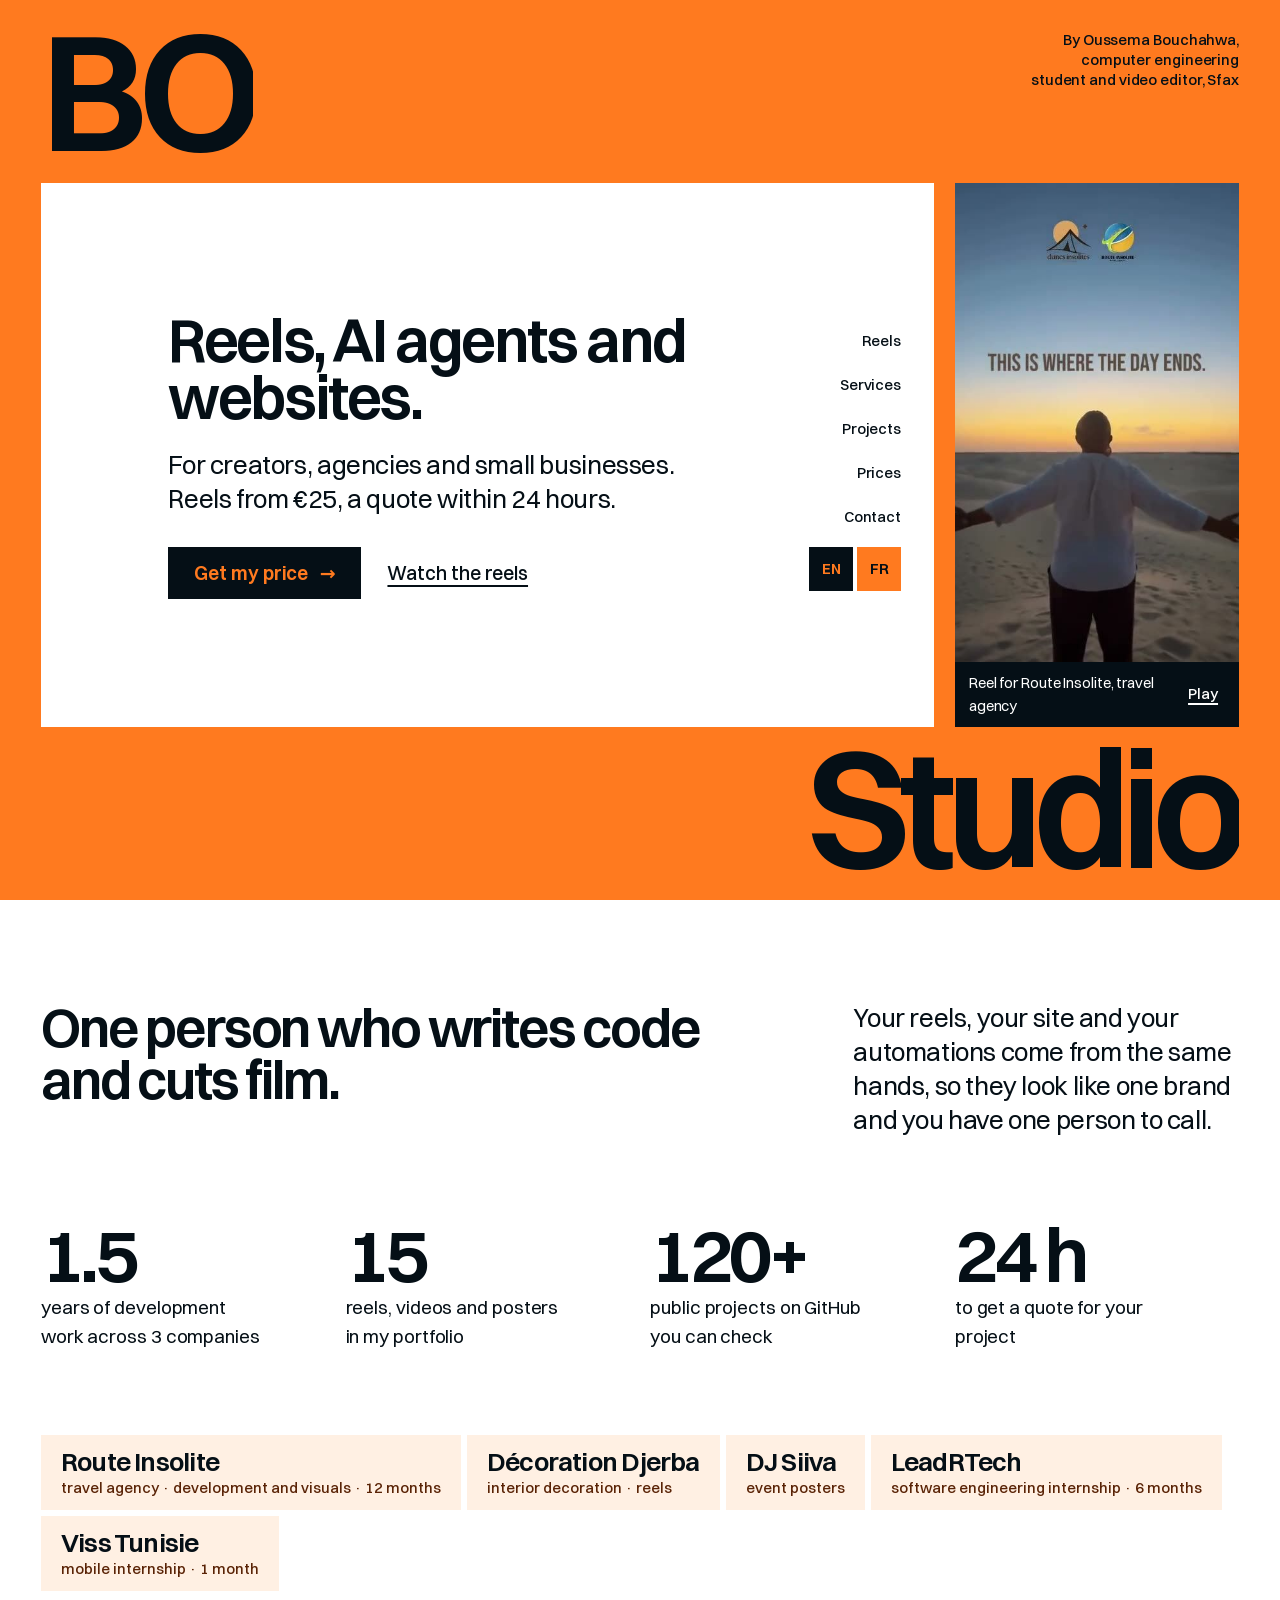
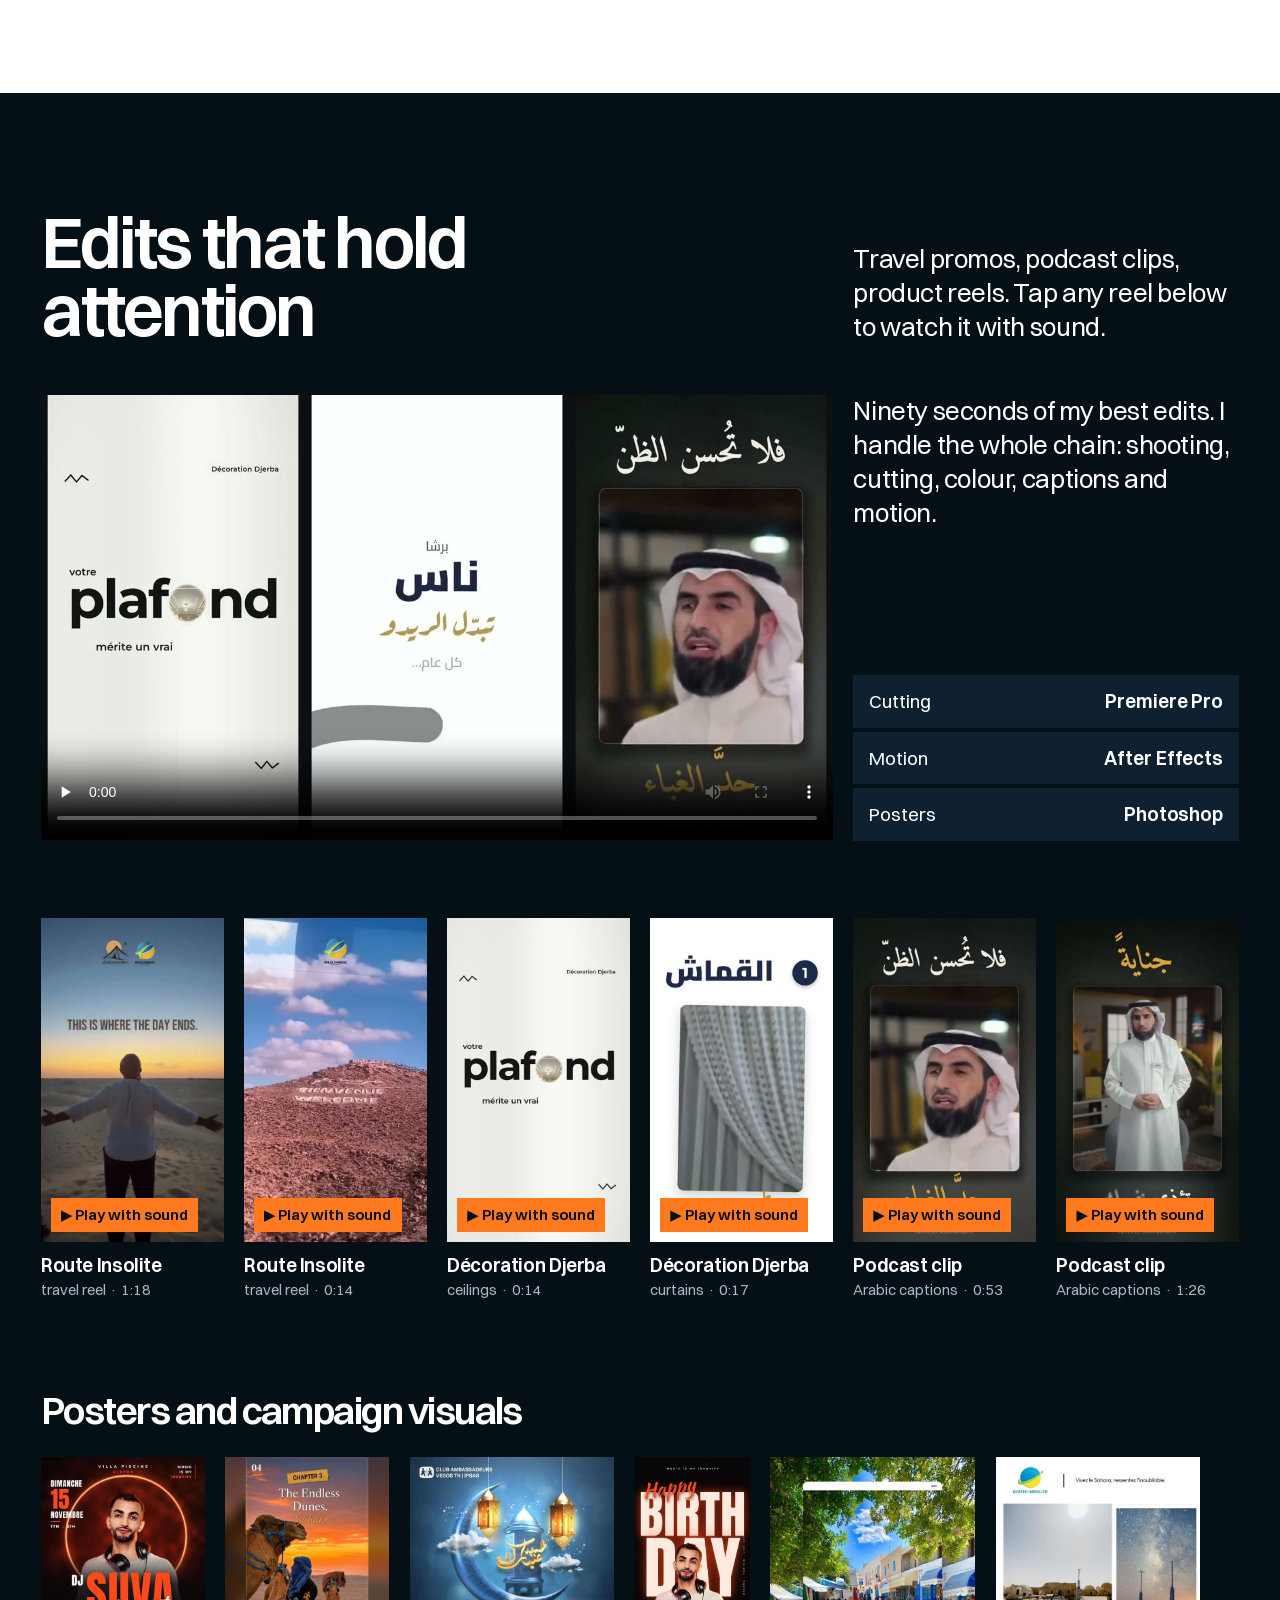
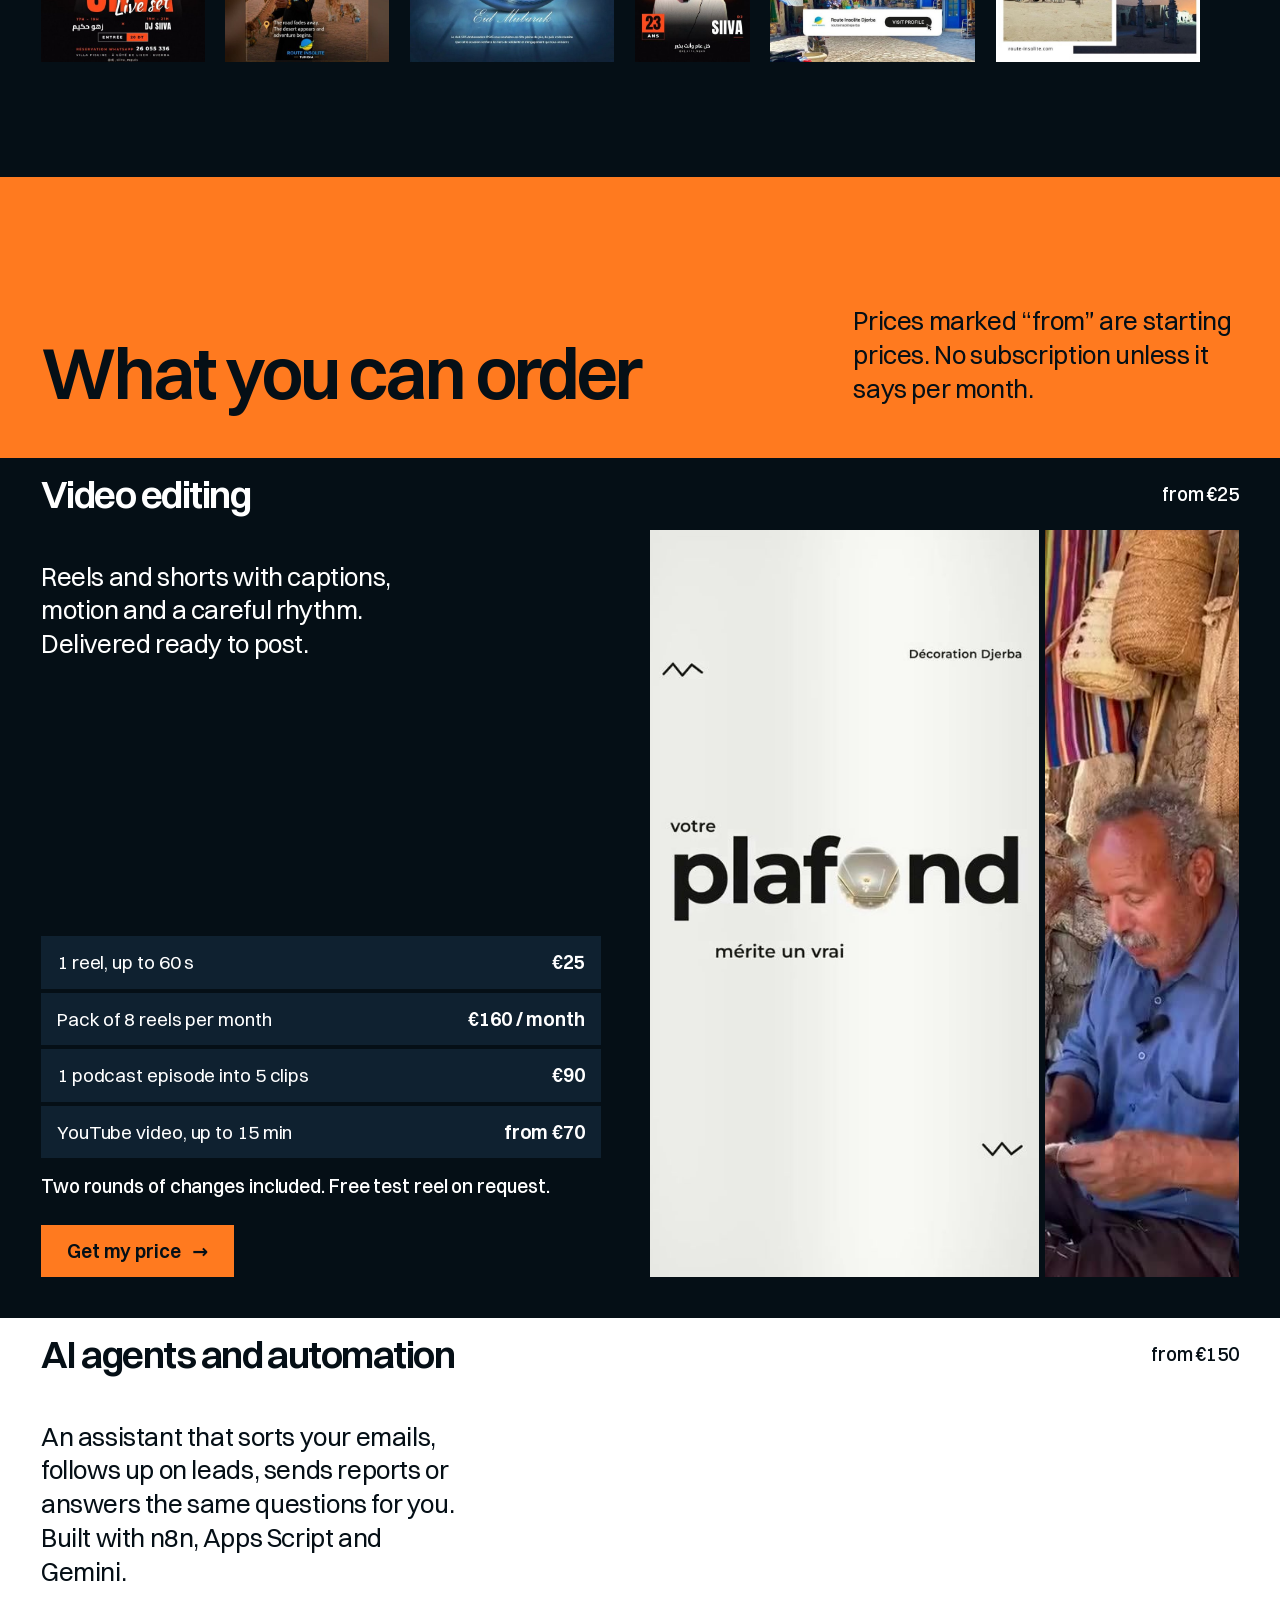
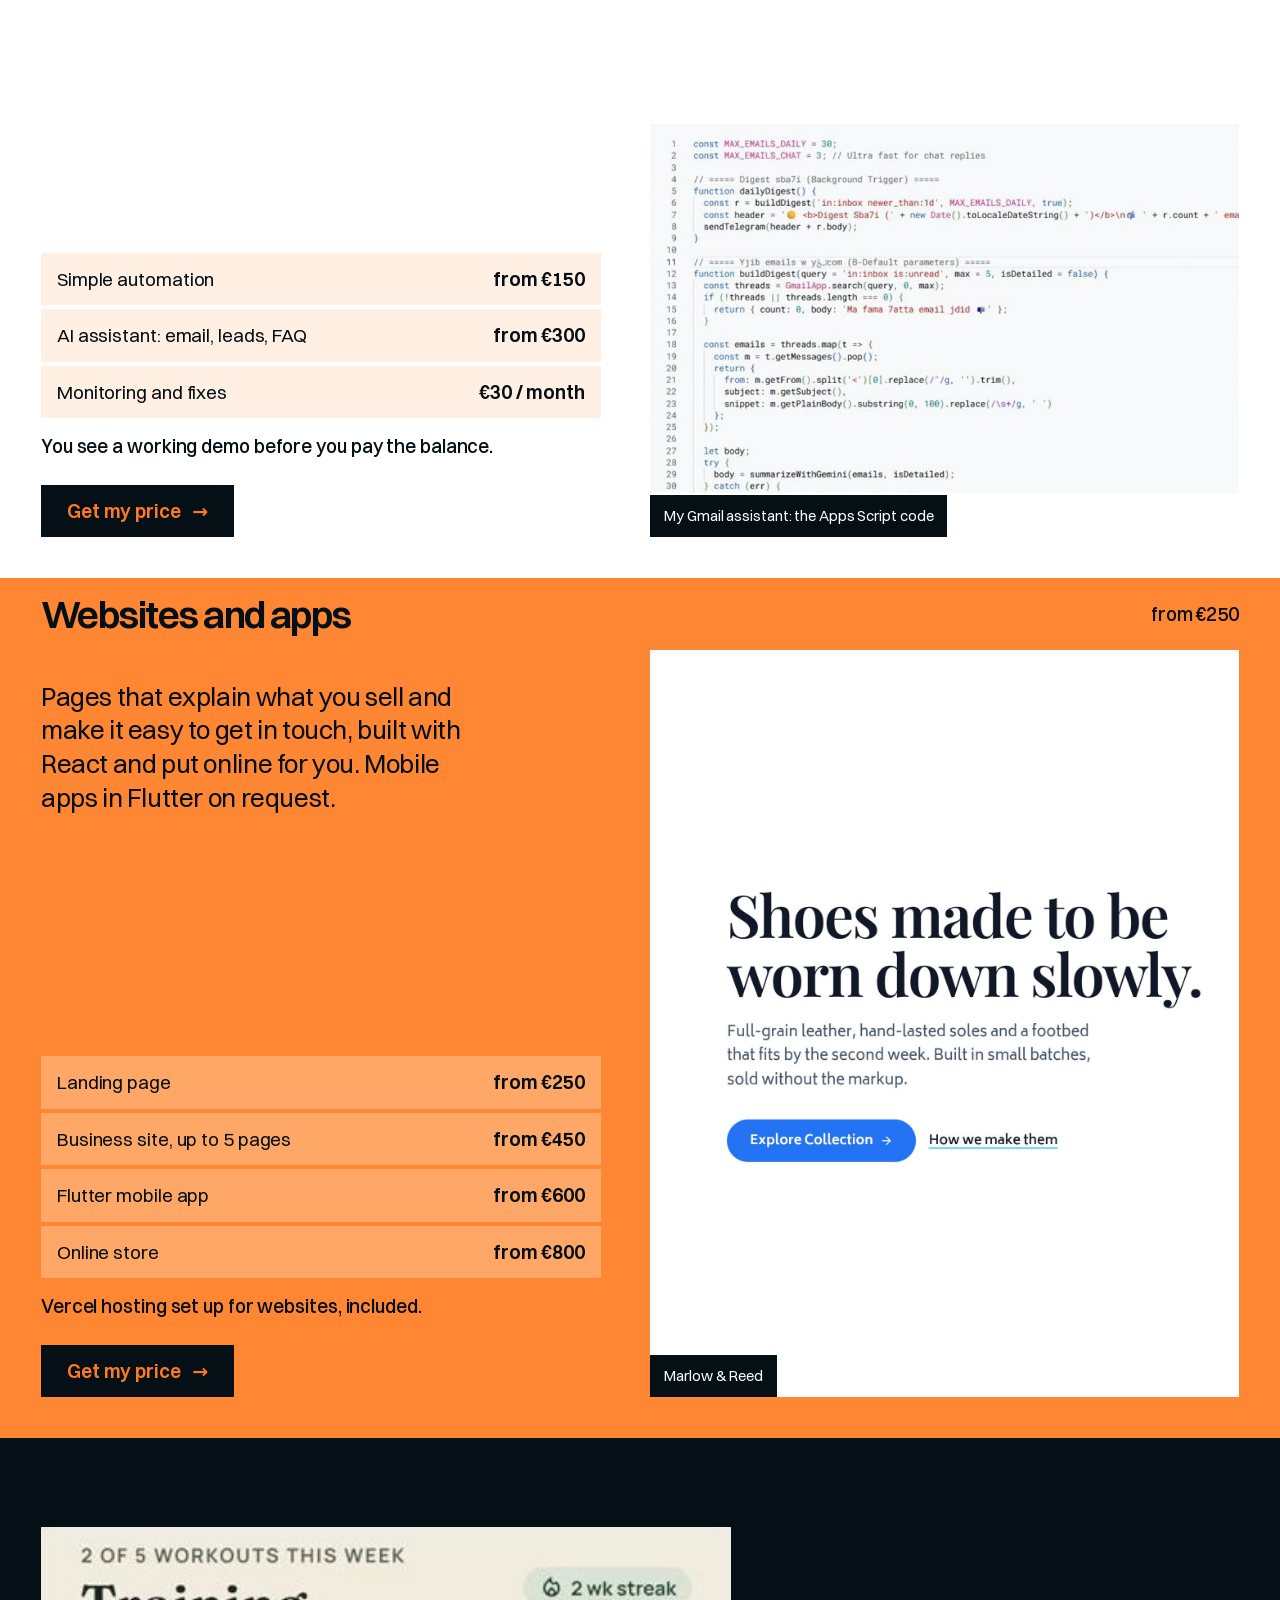
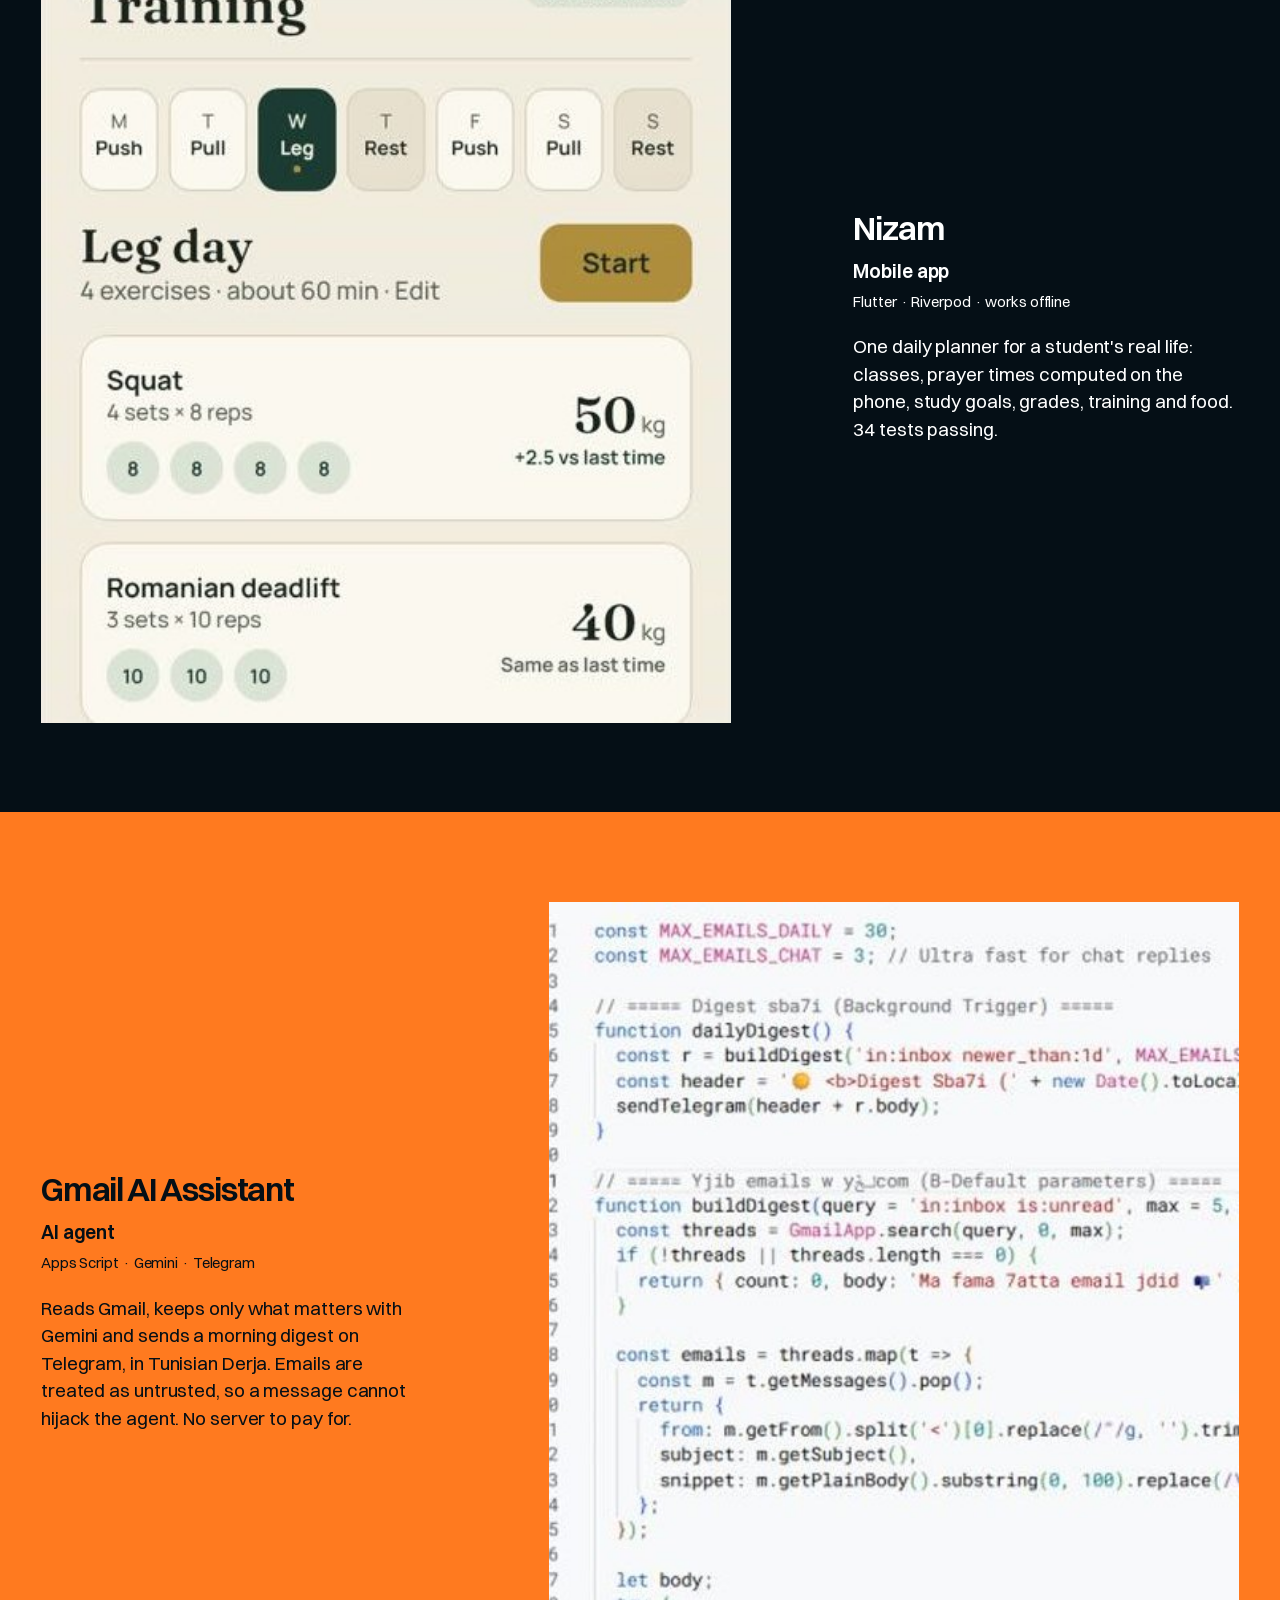
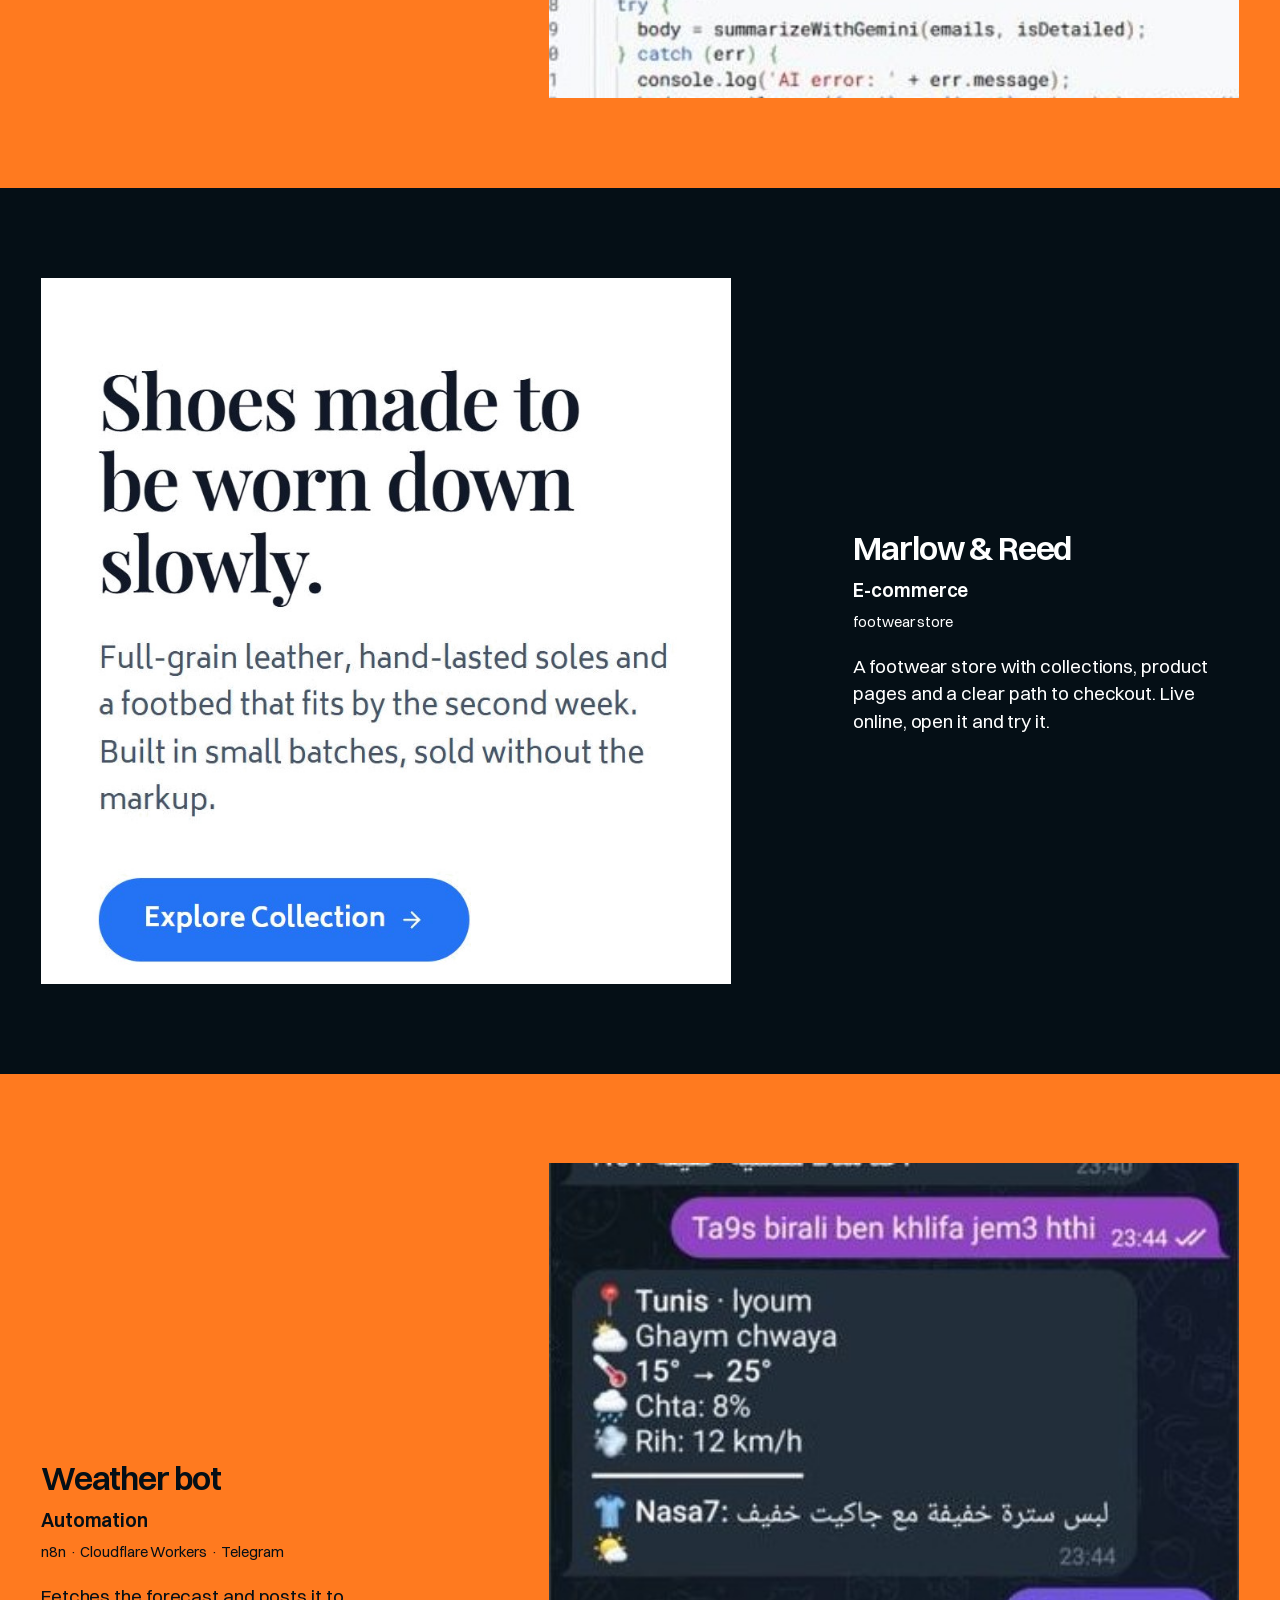
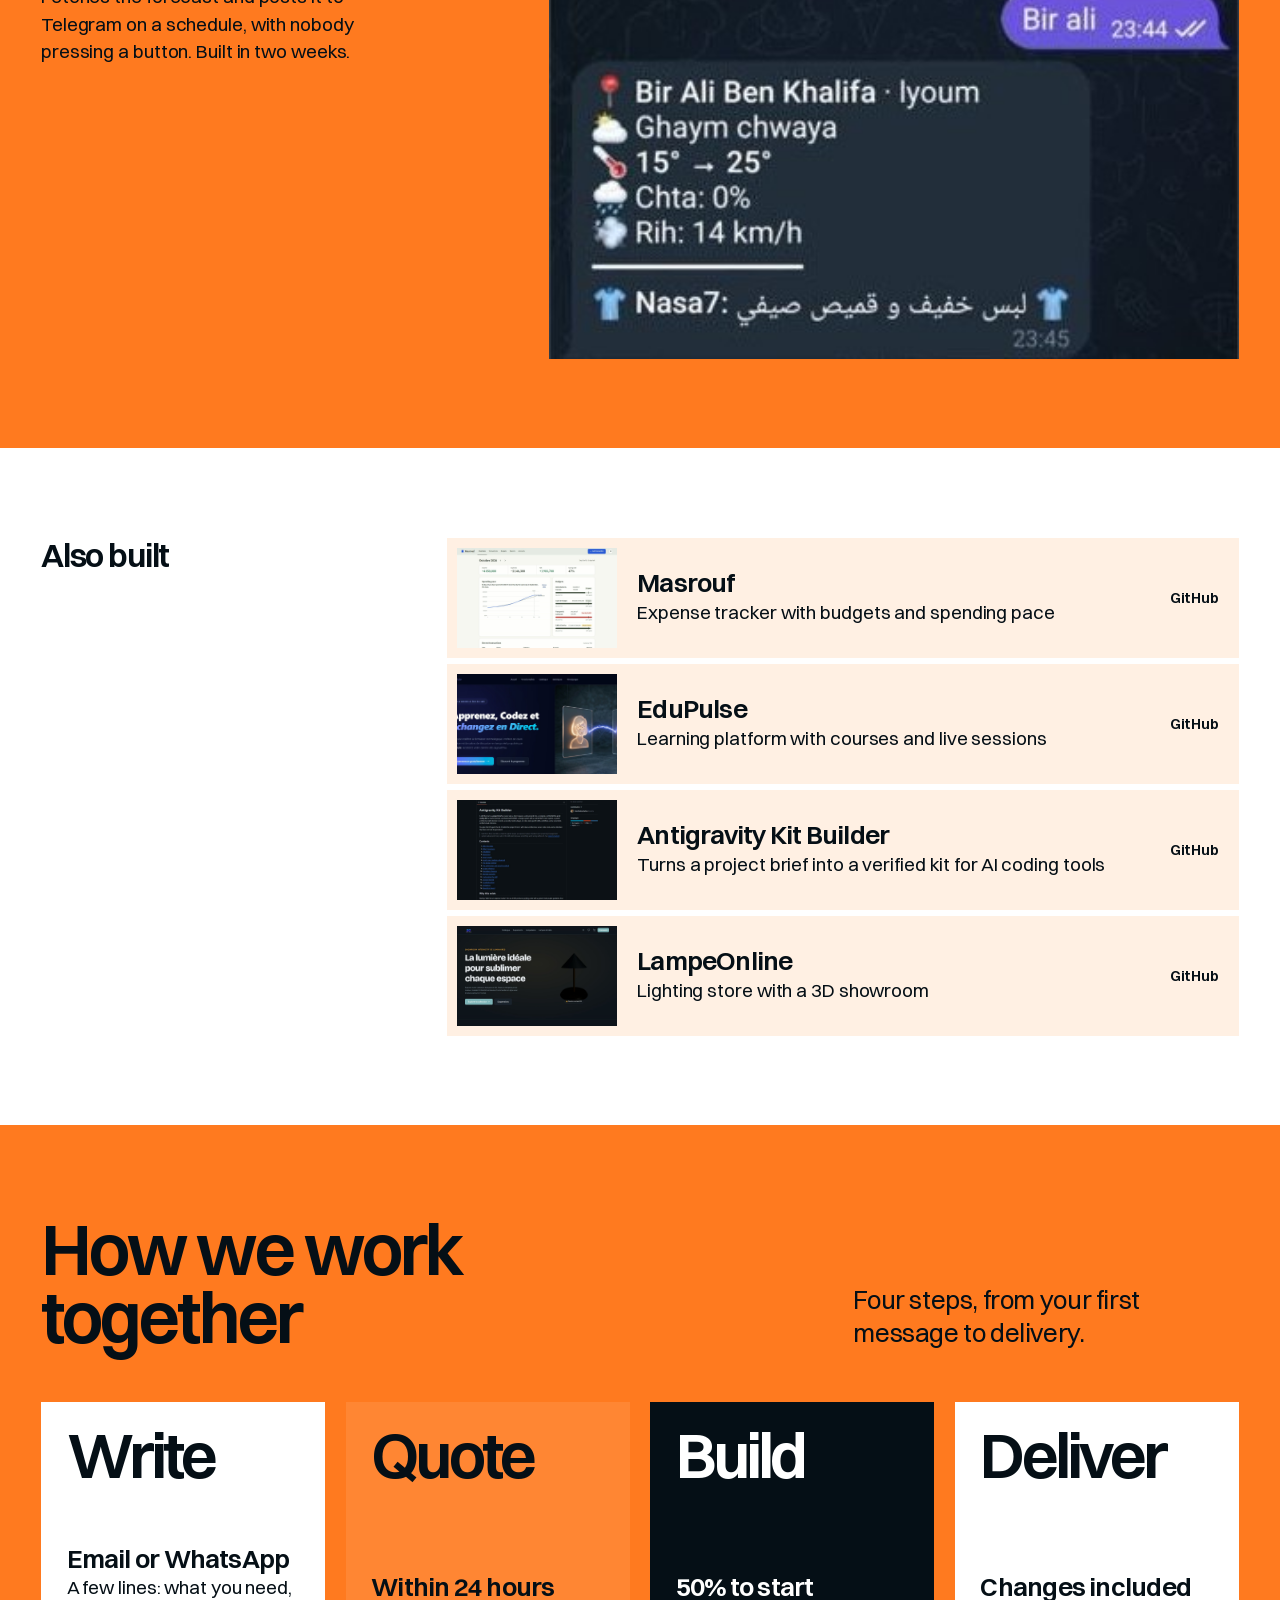
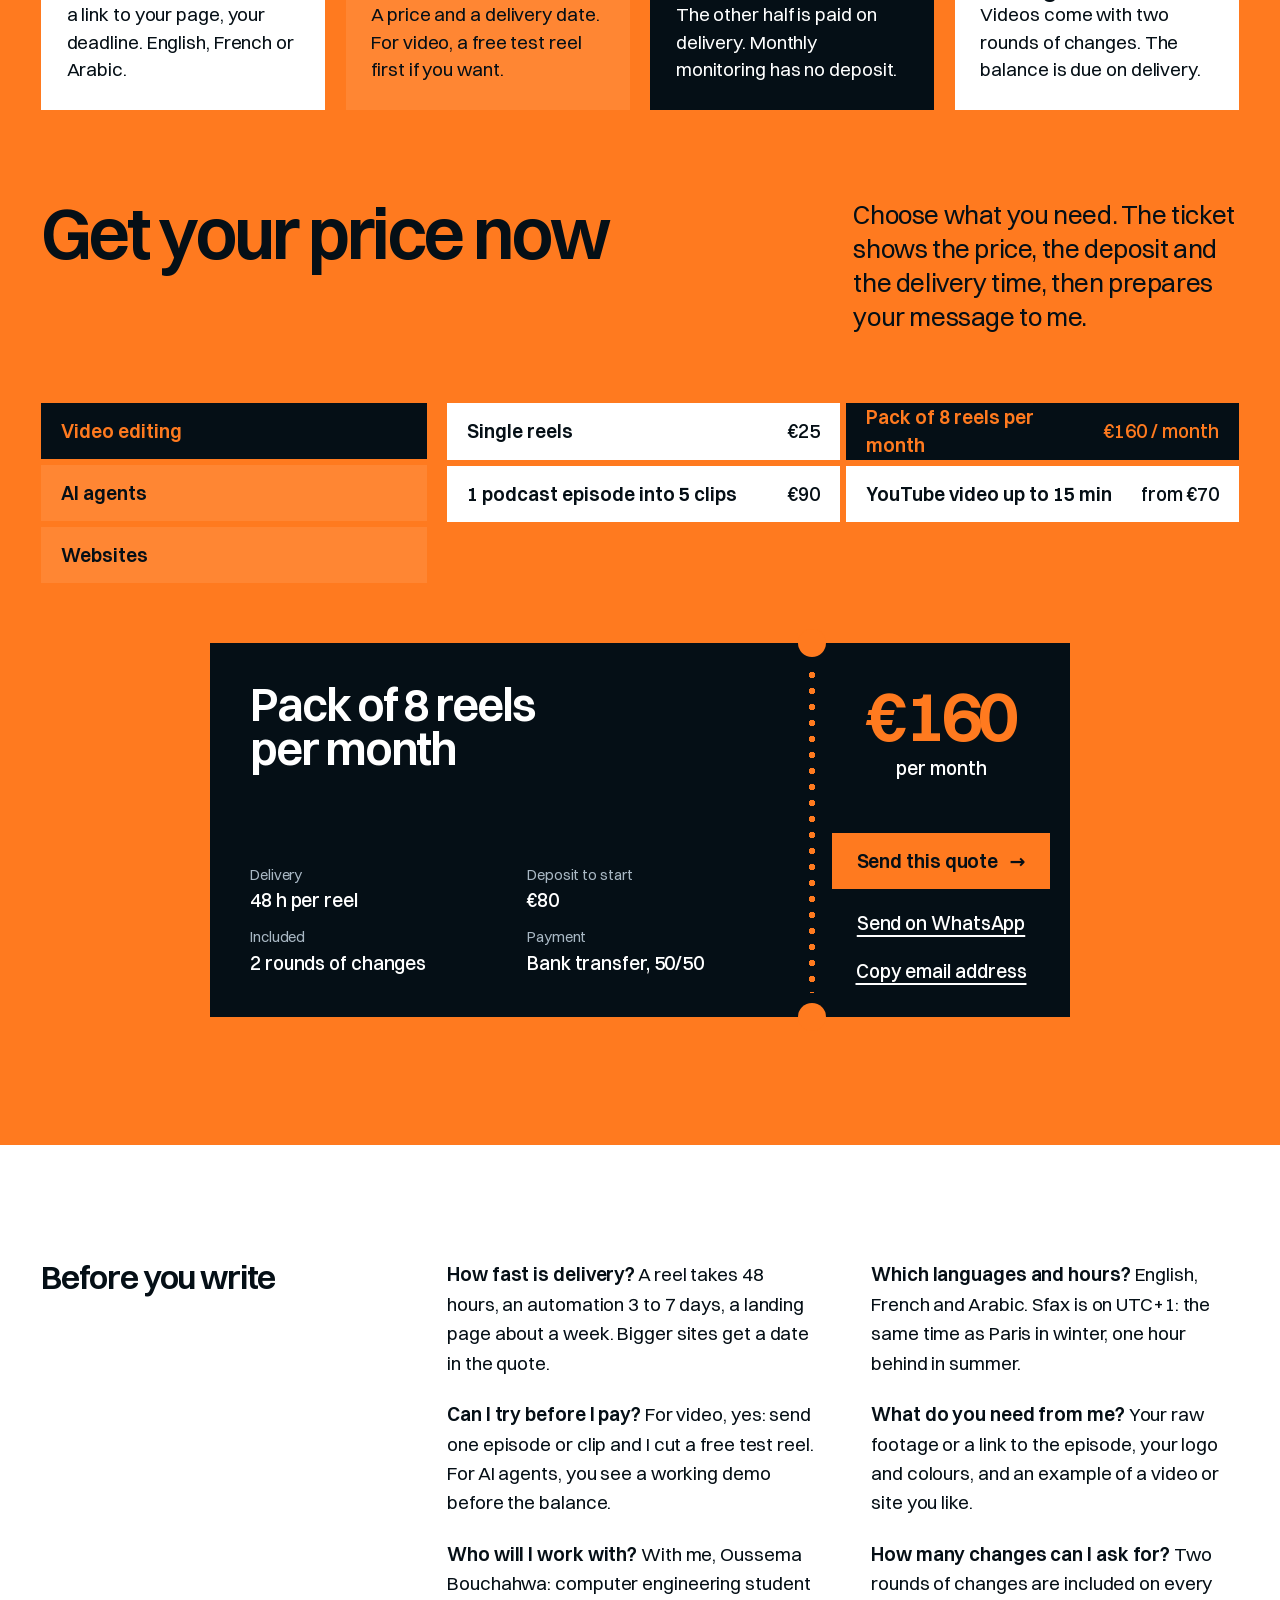
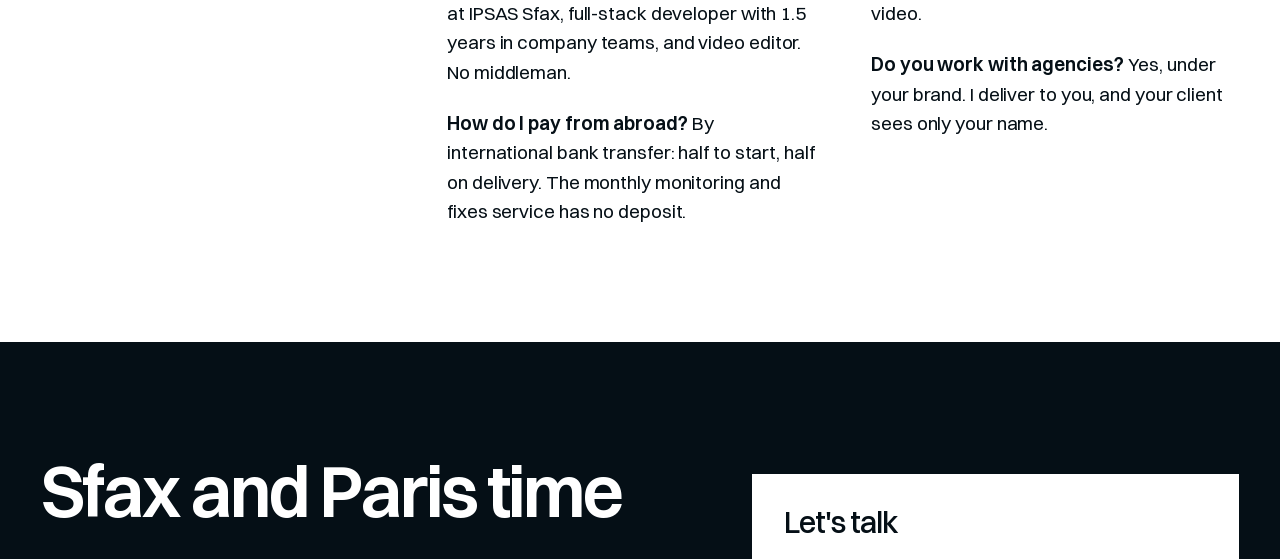
==== commit 322f3acb: "Work section: one block per project, pictures never covered Co-Authored-By: Claude Sonnet 5.5 <norep" ====
--- a/index.html
+++ b/index.html
@@ -149,7 +149,7 @@
         <a class="btn" href="#quote" data-quote="ai"><span lang="en">Get my price</span><span lang="fr">Voir mon prix</span> <span class="arr" aria-hidden="true">→</span></a>
       </div>
     </div>
-    <figure class="pic"><img src="img/gmail-ai-assistant.jpg" alt="Gmail AI Assistant, Apps Script code" data-fr-alt="Gmail AI Assistant, code Apps Script" width="940" height="588" loading="lazy" style="object-position:0 0"><figcaption><span lang="en">My Gmail assistant: the Apps Script code</span><span lang="fr">Mon assistant Gmail&nbsp;: le code Apps Script</span></figcaption></figure>
+    <figure class="pic"><img src="img/gmail-ai-assistant.jpg" alt="Gmail AI Assistant, Apps Script code" data-fr-alt="Gmail AI Assistant, code Apps Script" width="938" height="588" loading="lazy"><figcaption><span lang="en">My Gmail assistant: the Apps Script code</span><span lang="fr">Mon assistant Gmail&nbsp;: le code Apps Script</span></figcaption></figure>
   </article>
 
   <article class="sheet s3">
@@ -174,22 +174,22 @@
 <section class="work" id="work" aria-labelledby="work-h">
   <h2 class="sr" id="work-h"><span lang="en">Projects</span><span lang="fr">Projets</span></h2>
   <div class="plate">
-    <picture><source media="(max-width:820px), (max-width:1100px) and (orientation:portrait)" srcset="img/hero-app-m.jpg" width="434" height="500"><img class="full" src="img/hero-app.jpg" alt="Nizam app screens: timetable and training" data-fr-alt="Écrans de l’app Nizam : emploi du temps et entraînement" width="960" height="600" loading="lazy" style="object-position:50% 20%"></picture>
+    <picture><source media="(max-width:560px)" srcset="img/hero-app-m.jpg" width="434" height="500"><img class="full" src="img/hero-app.jpg" alt="Nizam app screens: timetable and training" data-fr-alt="Écrans de l’app Nizam : emploi du temps et entraînement" width="960" height="600" loading="lazy"></picture>
     <div class="row"><small><span lang="en">Mobile app</span><span lang="fr">App mobile</span></small><h2><a href="https://github.com/OussEmabouchahwa/life-app" target="_blank" rel="noopener">Nizam</a></h2><span class="fact">Flutter · Riverpod · <span lang="en">works offline</span><span lang="fr">hors ligne</span></span></div>
     <div class="say"><p><span lang="en">One daily planner for a student's real life: classes, prayer times computed on the phone, study goals, grades, training and food. 34 tests passing.</span><span lang="fr">Un seul planning pour la vraie vie d'un étudiant&nbsp;: cours, horaires de prière calculés sur le téléphone, objectifs de révision, notes, sport et repas. 34 tests réussis.</span></p></div>
   </div>
   <div class="plate">
-    <picture><source media="(max-width:820px), (max-width:1100px) and (orientation:portrait)" srcset="img/gmail-ai-assistant-m.jpg" width="520" height="600"><img class="full" src="img/gmail-ai-assistant.jpg" alt="Gmail AI Assistant, Apps Script code" data-fr-alt="Gmail AI Assistant, code Apps Script" width="940" height="588" loading="lazy" style="object-position:0 30%"></picture>
+    <picture><source media="(max-width:560px)" srcset="img/gmail-ai-assistant-m.jpg" width="520" height="600"><img class="full" src="img/gmail-ai-assistant.jpg" alt="Gmail AI Assistant, Apps Script code" data-fr-alt="Gmail AI Assistant, code Apps Script" width="938" height="588" loading="lazy"></picture>
     <div class="row"><small><span lang="en">AI agent</span><span lang="fr">Agent IA</span></small><h2><a href="https://github.com/OussEmabouchahwa/Gmail-AI-Assistant" target="_blank" rel="noopener">Gmail AI Assistant</a></h2><span class="fact">Apps Script · Gemini · Telegram</span></div>
     <div class="say"><p><span lang="en">Reads Gmail, keeps only what matters with Gemini and sends a morning digest on Telegram, in Tunisian Derja. Emails are treated as untrusted, so a message cannot hijack the agent. No server to pay for.</span><span lang="fr">Lit Gmail, garde l'important grâce à Gemini et envoie un résumé chaque matin sur Telegram, en derja tunisienne. Les e-mails sont traités comme non fiables&nbsp;: un message ne peut pas détourner l'agent. Aucun serveur à payer.</span></p></div>
   </div>
   <div class="plate">
-    <picture><source media="(max-width:820px), (max-width:1100px) and (orientation:portrait)" srcset="img/site-01-m.jpg" width="860" height="880"><img class="full shot" src="img/site-01.jpg" alt="Marlow &amp; Reed store headline" data-fr-alt="Titre de la boutique Marlow &amp; Reed" width="1440" height="900" loading="lazy"></picture>
+    <picture><source media="(max-width:560px)" srcset="img/site-01-m.jpg" width="860" height="880"><img class="full shot" src="img/site-01.jpg" alt="Marlow &amp; Reed store headline" data-fr-alt="Titre de la boutique Marlow &amp; Reed" width="1440" height="900" loading="lazy"></picture>
     <div class="row"><small>E-commerce</small><h2><a href="https://e-comerce-ten-rust.vercel.app" target="_blank" rel="noopener">Marlow &amp; Reed</a></h2><span class="fact"><span lang="en">footwear store</span><span lang="fr">boutique de chaussures</span></span></div>
     <div class="say"><p><span lang="en">A footwear store with collections, product pages and a clear path to checkout. Live online, open it and try it.</span><span lang="fr">Une boutique de chaussures avec collections, fiches produit et un parcours clair jusqu'au paiement. En ligne&nbsp;: ouvrez-la et testez-la.</span></p></div>
   </div>
   <div class="plate">
-    <picture><source media="(max-width:820px), (max-width:1100px) and (orientation:portrait)" srcset="img/weather-bot-m.jpg" width="388" height="447"><img class="full" src="img/weather-bot.jpg" alt="Weather bot: Worker code and its Telegram answers" data-fr-alt="Bot météo : code du Worker et réponses sur Telegram" width="855" height="534" loading="lazy" style="object-position:0 50%"></picture>
+    <picture><source media="(max-width:560px)" srcset="img/weather-bot-m.jpg" width="388" height="447"><img class="full" src="img/weather-bot.jpg" alt="Weather bot: Worker code and its Telegram answers" data-fr-alt="Bot météo : code du Worker et réponses sur Telegram" width="855" height="529" loading="lazy"></picture>
     <div class="row"><small><span lang="en">Automation</span><span lang="fr">Automatisation</span></small><h2><a href="https://github.com/OussEmabouchahwa/weather_bot.py" target="_blank" rel="noopener"><span lang="en">Weather bot</span><span lang="fr">Bot météo</span></a></h2><span class="fact">n8n · Cloudflare Workers · Telegram</span></div>
     <div class="say"><p><span lang="en">Fetches the forecast and posts it to Telegram on a schedule, with nobody pressing a button. Built in two weeks.</span><span lang="fr">Récupère les prévisions et les publie sur Telegram à heure fixe, sans que personne n'appuie sur un bouton. Construit en deux semaines.</span></p></div>
   </div>
--- a/css/styles.css
+++ b/css/styles.css
@@ -153,23 +153,29 @@
 .s1 .pic img{position:static;width:100%;height:100%;object-fit:cover}
 .s1 .pic img:nth-child(3){display:none}
 
-/* ---------- work: full plates, one midline row ---------- */
-.plate{position:relative;height:100svh;min-height:680px;overflow:hidden;background:var(--night);color:var(--night-ink)}
-.plate img.full{position:absolute;inset:0;width:100%;height:100%;object-fit:cover;transform:scale(1.25);transition:transform 2.4s var(--ease)}
-.plate.is-in img.full{transform:scale(1.08)}
 /* a screenshot with large lettering is shown whole, on its own paper background, never cropped */
 .sheet .pic img.shot{object-fit:contain;background:var(--paper);padding-bottom:44px}
-.plate img.full.shot{object-fit:contain;background:var(--paper)}
-.plate .row{position:absolute;left:0;right:0;top:50%;transform:translateY(-50%);height:90px;display:grid;grid-template-columns:12% 1fr auto;align-items:center;padding:0 var(--m);background:var(--night);color:var(--night-ink);z-index:3;gap:16px}
-.plate .row small{font-size:var(--step-small)}
-.plate .row h2{font-size:clamp(1.375rem,2vw,1.875rem);letter-spacing:-.03em;line-height:1.1}
+/* the code picture keeps a strip under it for its caption, and is shown whole beside the text */
+.s2 .pic img{object-fit:contain;object-position:50% 100%;padding-bottom:44px}
+
+/* ---------- work: one block per project, the picture whole and nothing on top of it ---------- */
+.plate{display:grid;grid-template-columns:repeat(12,1fr);grid-template-rows:1fr auto auto 1fr;gap:0 var(--gap);padding:clamp(64px,7vw,110px) var(--m);background:var(--night);color:var(--night-ink)}
+.plate:nth-of-type(even){background:var(--bg);color:var(--ink)}
+.plate img.full{grid-column:1 / 8;grid-row:1 / 5;align-self:center;width:100%;height:auto}
+.plate img.full.shot{background:var(--paper)}
+.plate .row,.plate .say{grid-column:9 / 13}
+.plate:nth-of-type(even) img.full{grid-column:6 / 13}
+.plate:nth-of-type(even) .row,.plate:nth-of-type(even) .say{grid-column:1 / 5}
+.plate .row{grid-row:2;display:flex;flex-direction:column;align-items:flex-start;gap:6px}
+.plate .row h2{order:-1;font-size:clamp(1.75rem,2.6vw,2.5rem);letter-spacing:-.035em;line-height:1.05}
 .plate .row h2 a{display:inline-flex;align-items:center;min-height:44px;text-decoration:none}
+.plate .row h2 a:hover{text-decoration:underline;text-underline-offset:.2em}
+.plate .row small{font-size:var(--step-body);font-weight:600}
+.plate .row .fact{font-size:var(--step-small)}
 .plate :focus-visible{outline-color:var(--bg)}
-.plate .row h2 a:hover{text-decoration:underline;text-underline-offset:.2em}
-.plate .row .fact{font-size:var(--step-small);text-align:right}
-.plate .say{position:absolute;left:var(--m);bottom:var(--m);z-index:3;background:var(--paper);color:var(--paper-ink);padding:22px 24px;max-width:min(520px,44vw)}
+.plate:nth-of-type(even) :focus-visible{outline-color:var(--ink)}
+.plate .say{grid-row:3;padding-top:20px}
 .plate .say p{font-size:var(--step-body);line-height:1.45}
-.plate .say a{display:inline-block;margin-top:12px}
 .also{background:var(--paper);padding:clamp(64px,7vw,100px) var(--m);display:grid;grid-template-columns:repeat(12,1fr);gap:var(--gap)}
 .also h2{grid-column:1 / 5;font-size:clamp(1.75rem,2.6vw,2.5rem);letter-spacing:-.035em;line-height:1.05}
 .also ul{grid-column:5 / 13;list-style:none;margin:0;padding:0;display:grid;gap:6px}
@@ -287,6 +293,10 @@
   .reel-main aside{grid-column:1 / 13;display:grid;grid-template-columns:1fr 1fr;gap:var(--gap)}
   .steps{grid-template-columns:repeat(2,1fr)}
   .s1 .pic{grid-template-columns:1fr}
+  .plate{display:flex;flex-direction:column;gap:20px}
+  .plate .row{order:-1}
+  .s2 .pic img{object-fit:cover;object-position:0 0}
+  .plate .say{padding-top:0;max-width:60ch}
   .s1 .pic img:nth-child(2){display:none}
   .contact .clocks{grid-column:1 / 7}
   .card{grid-column:7 / 13}
@@ -333,11 +343,7 @@
   .sheet .txt{order:3;padding-top:20px;gap:24px}
   .sheet .txt > p{font-size:19px}
   .sheet .txt .btn{width:100%;max-width:560px}
-  .plate{height:auto;min-height:0;display:flex;flex-direction:column}
-  .plate img.full{position:relative;height:52svh}
-  .plate .row{position:static;transform:none;height:auto;grid-template-columns:1fr auto;padding:14px 16px;row-gap:4px}
-  .plate .row h2{grid-column:1 / 3;order:-1}
-  .plate .say{position:static;max-width:none;padding:20px 16px 28px;background:var(--night);color:var(--night-ink)}
+  .plate{padding:48px 16px 56px;gap:16px}
   .also li a{grid-template-columns:96px 1fr;gap:14px}
   .also li img{width:96px;height:72px}
   .also li em{display:none}
@@ -374,5 +380,4 @@
   *,*::before,*::after{animation:none!important;transition:none!important;scroll-behavior:auto!important}
   .js [data-reveal]{opacity:1;transform:none}
   .hero .name i{transform:none}
-  .plate img.full{transform:scale(1.08)}
 }
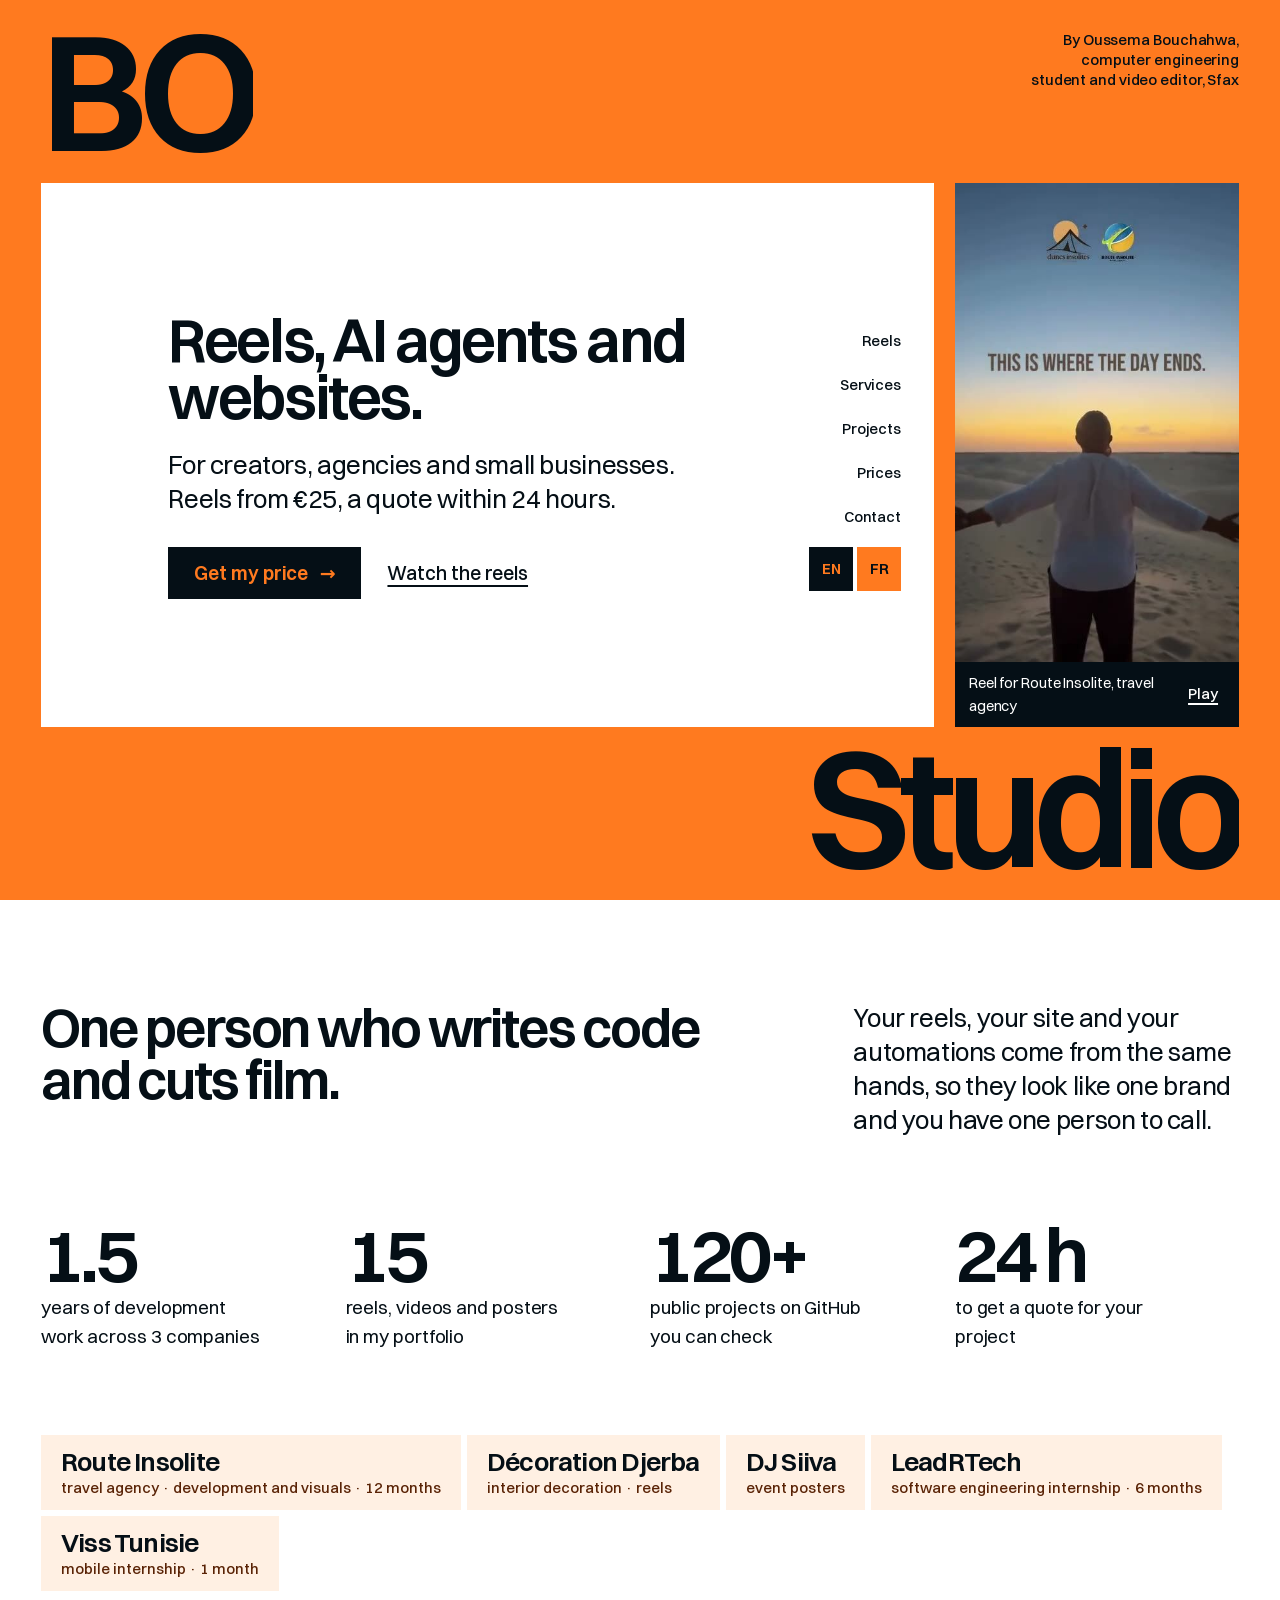
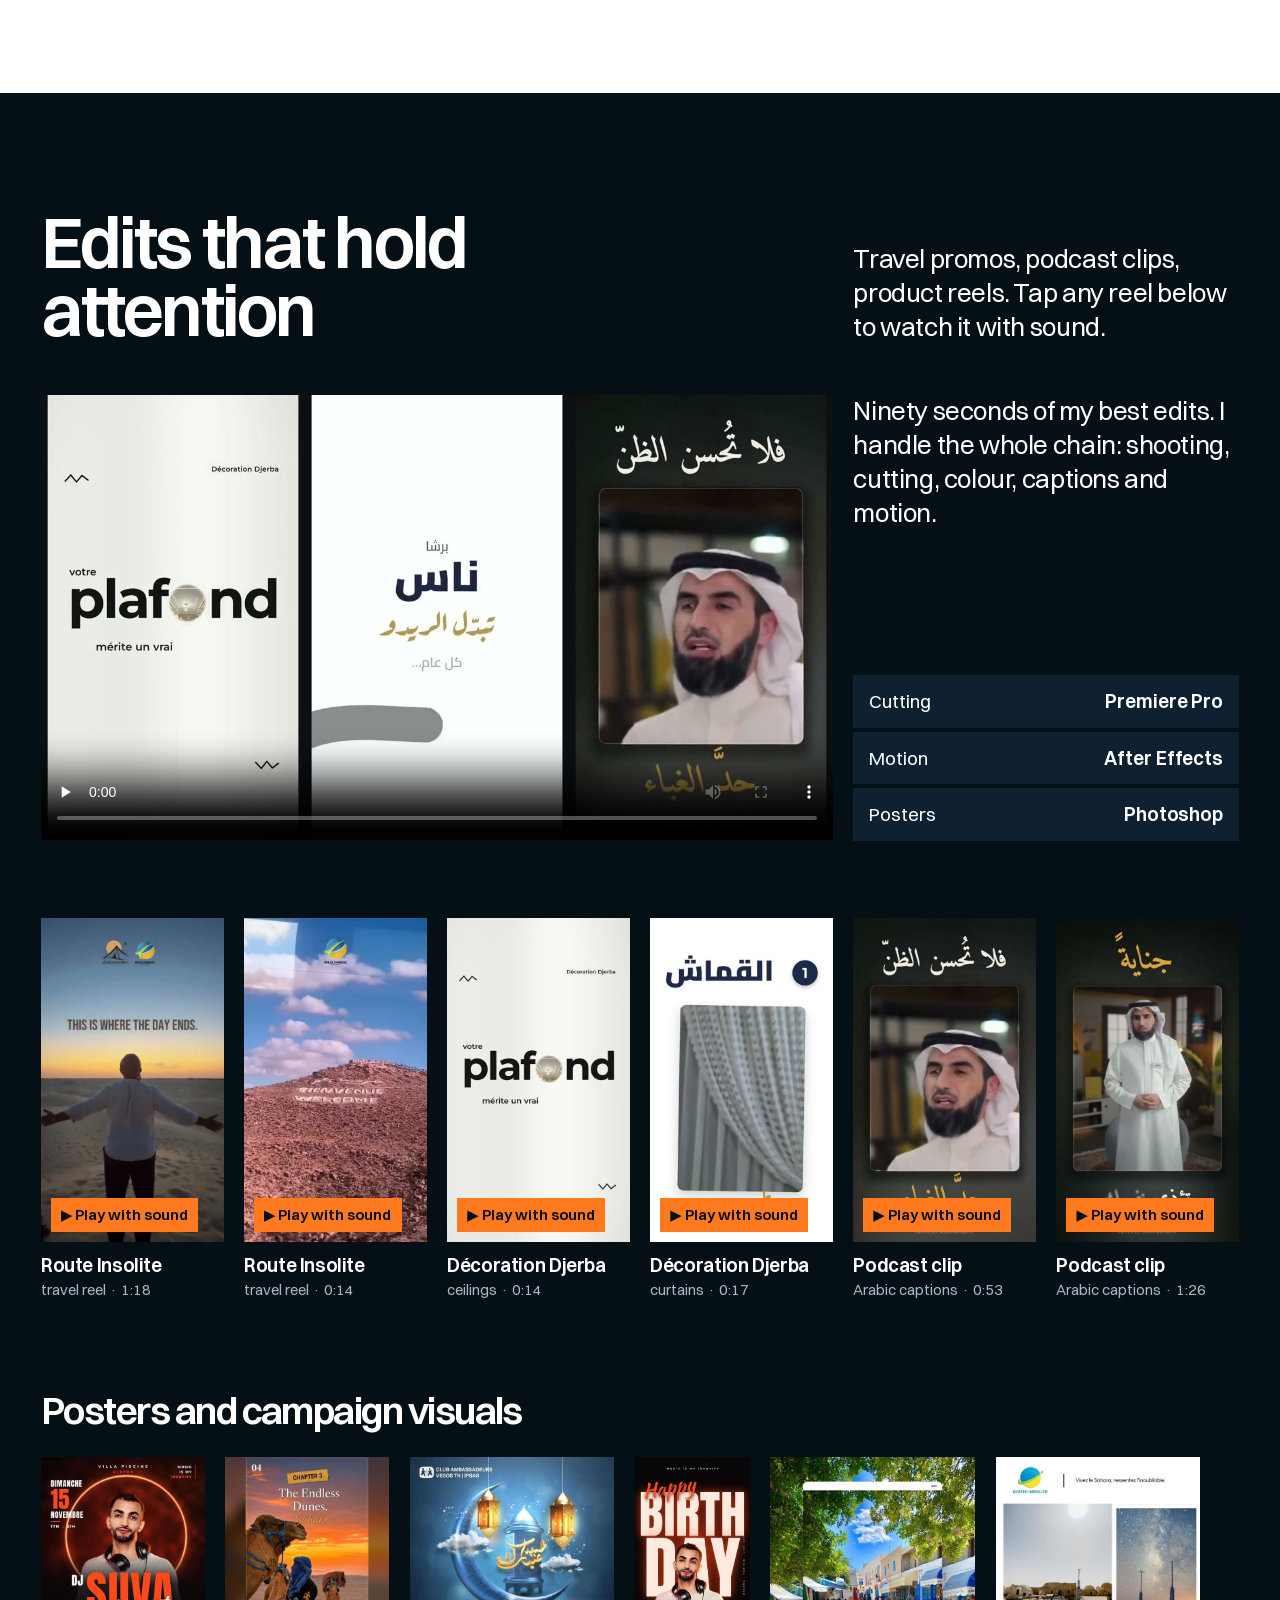
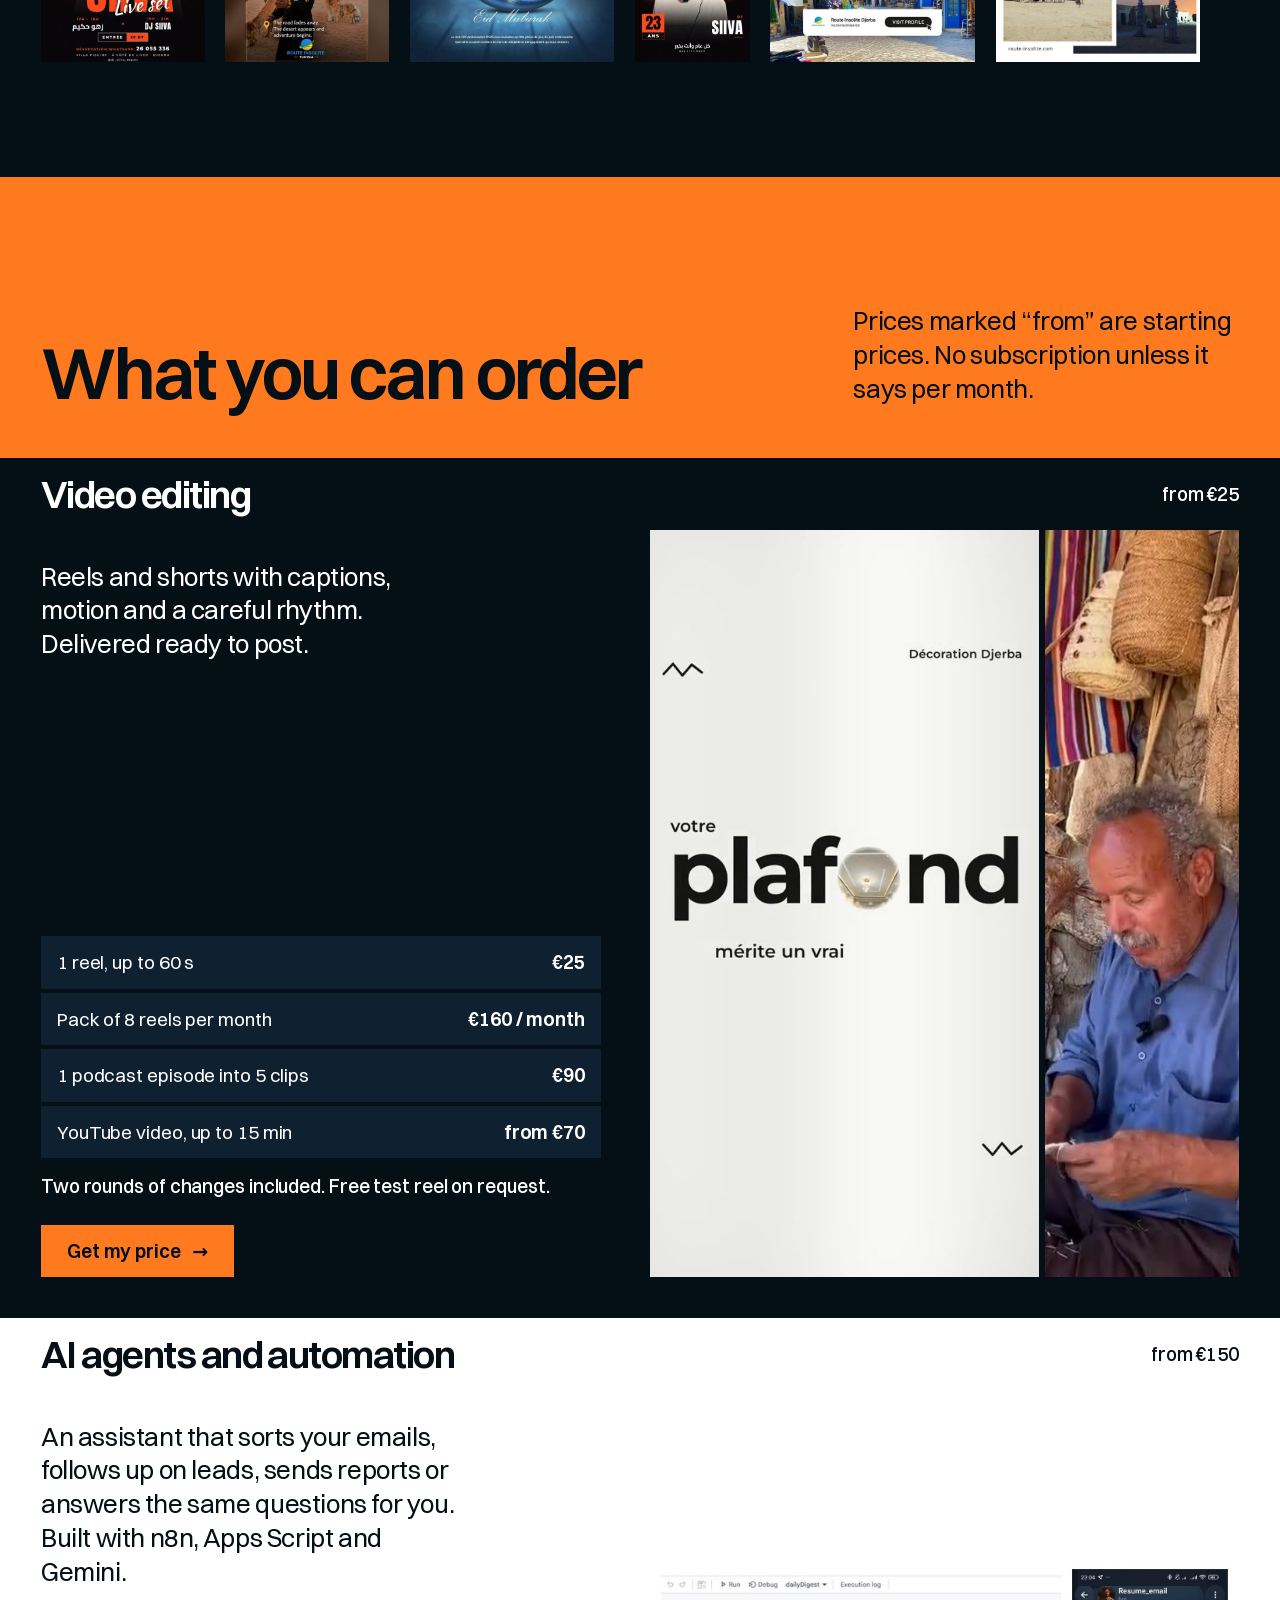
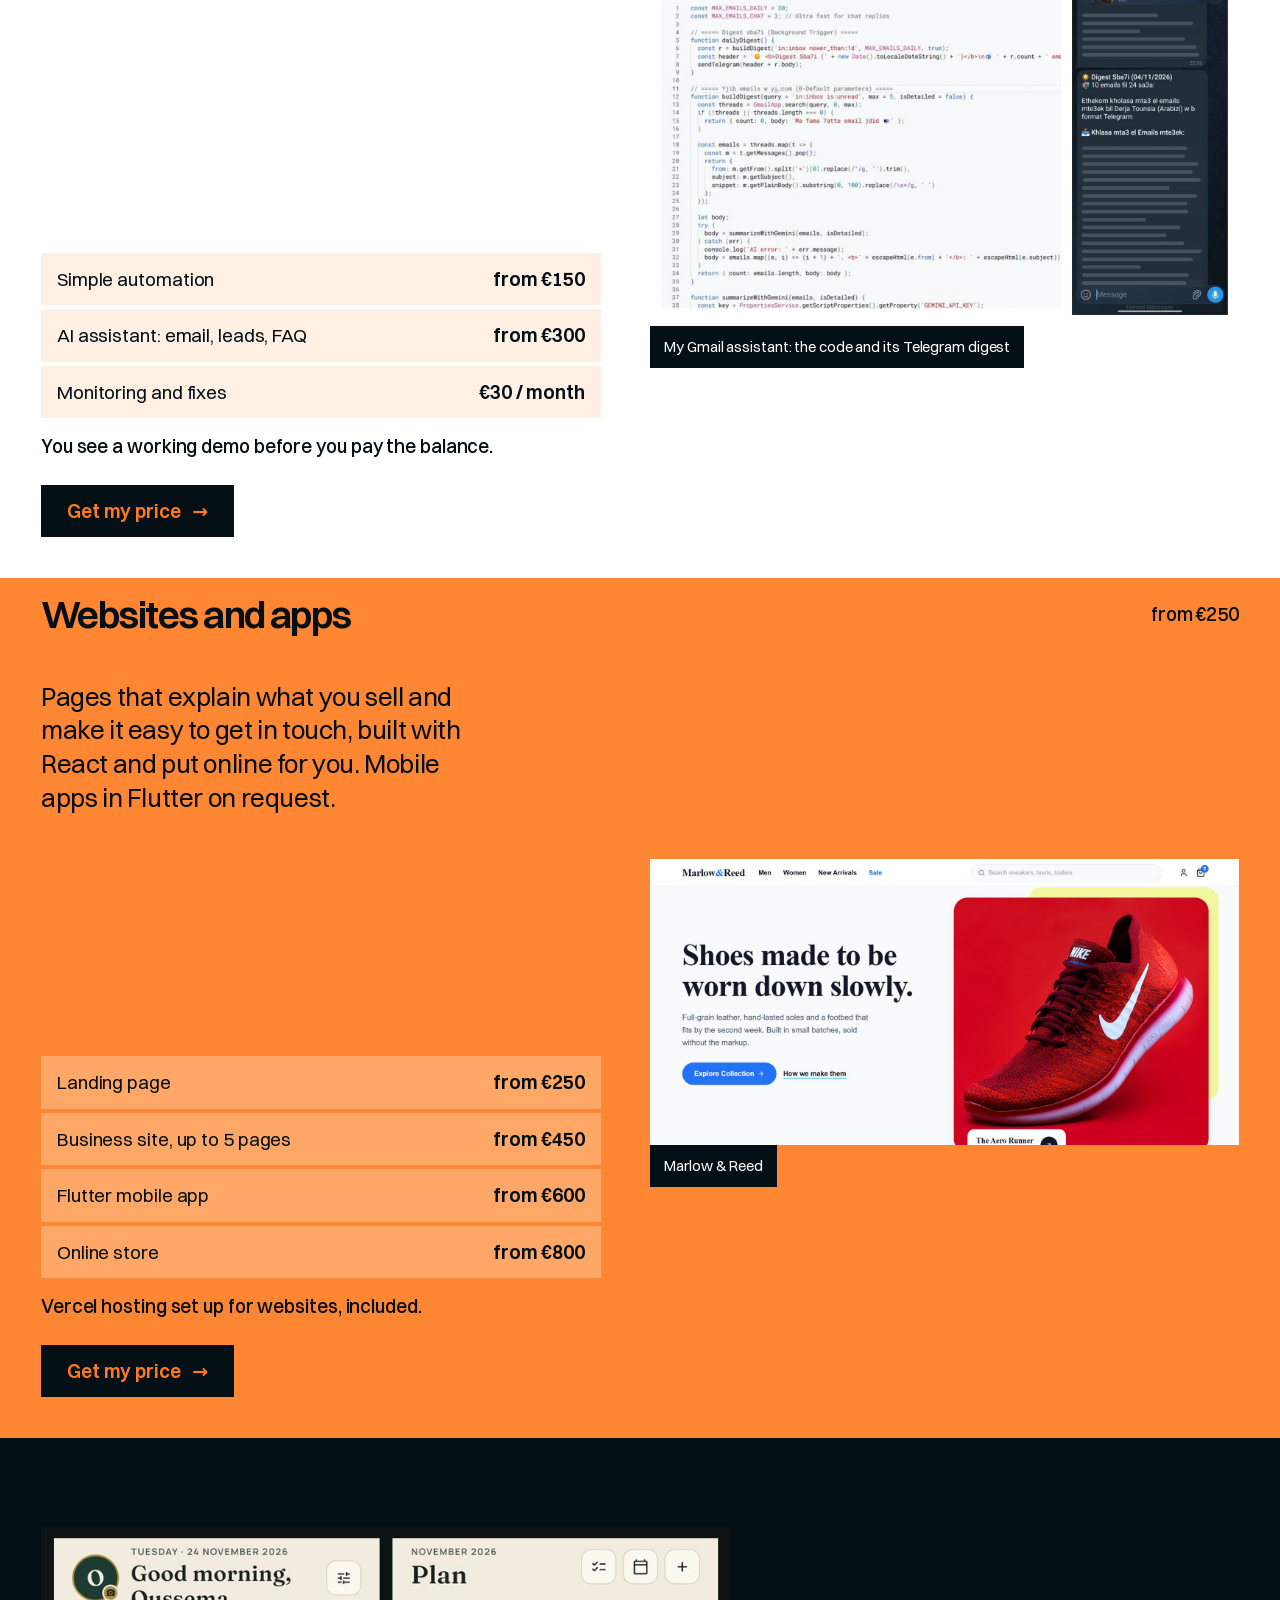
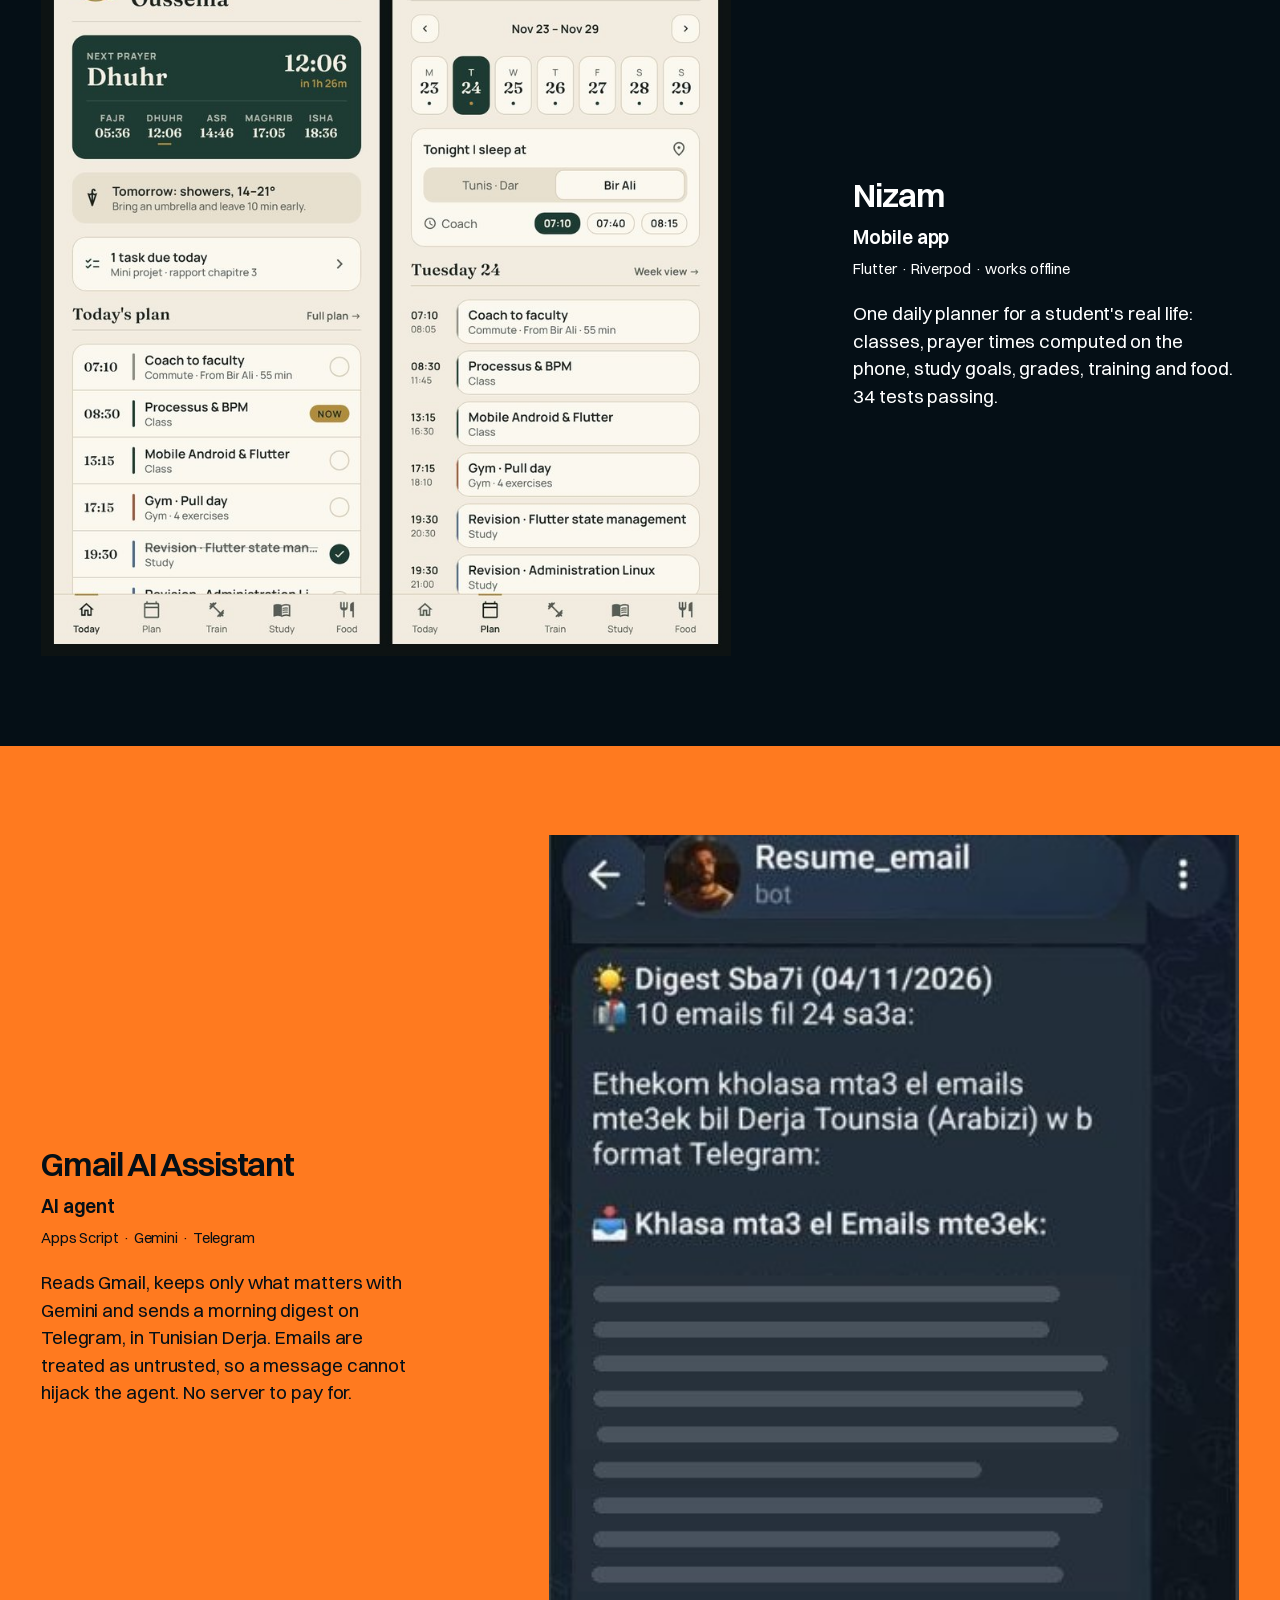
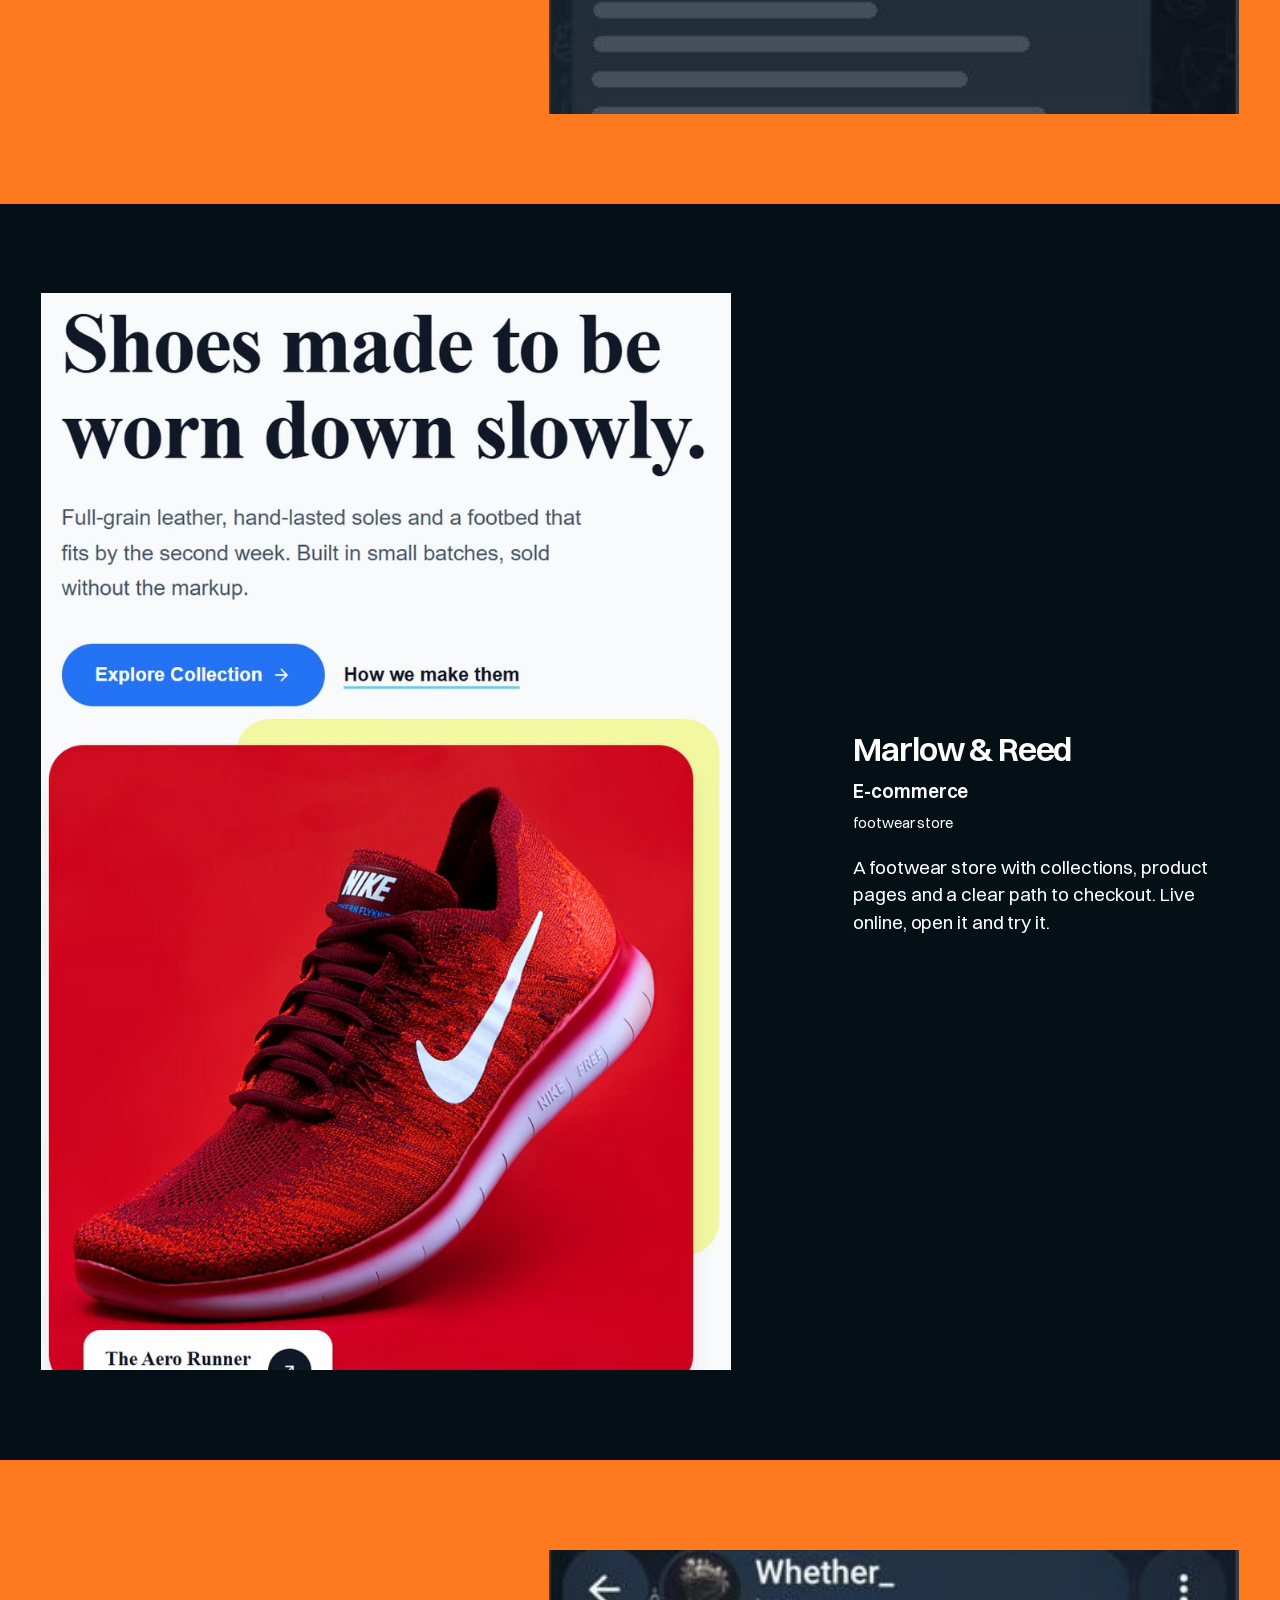
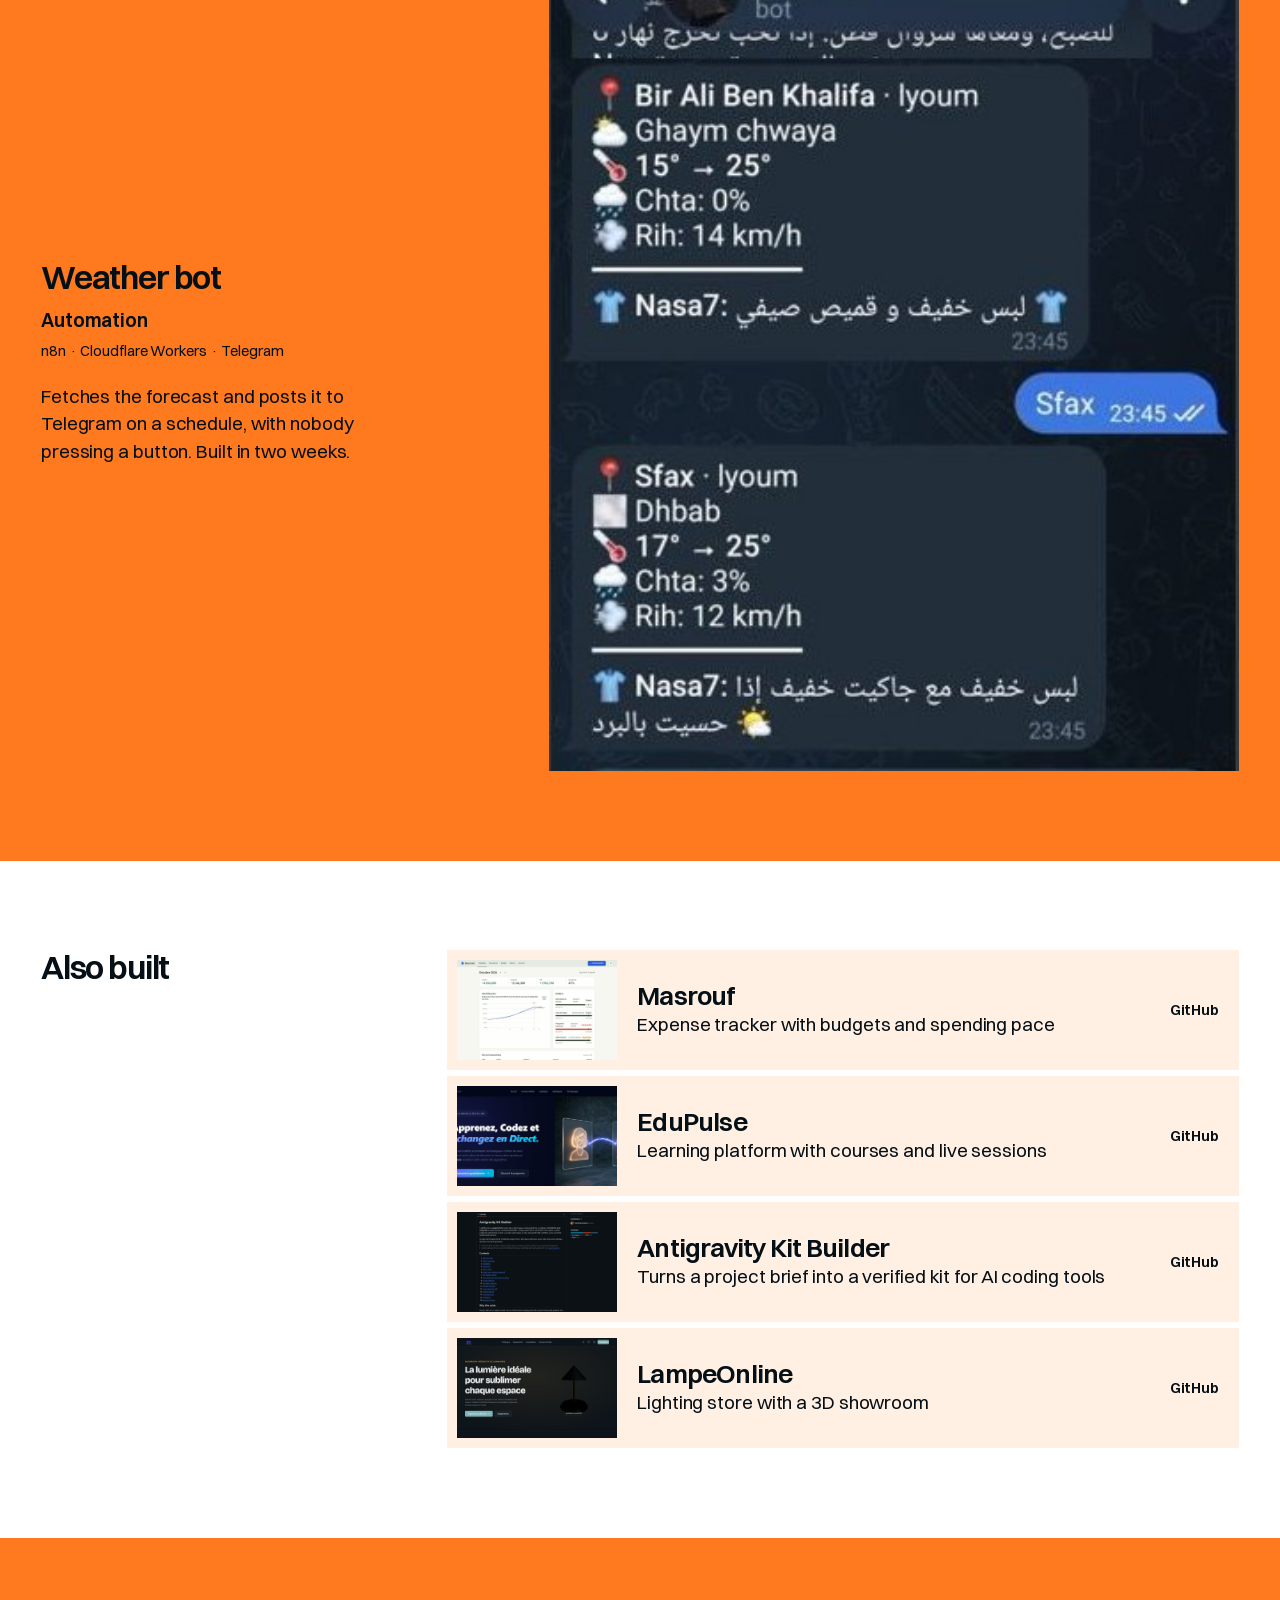
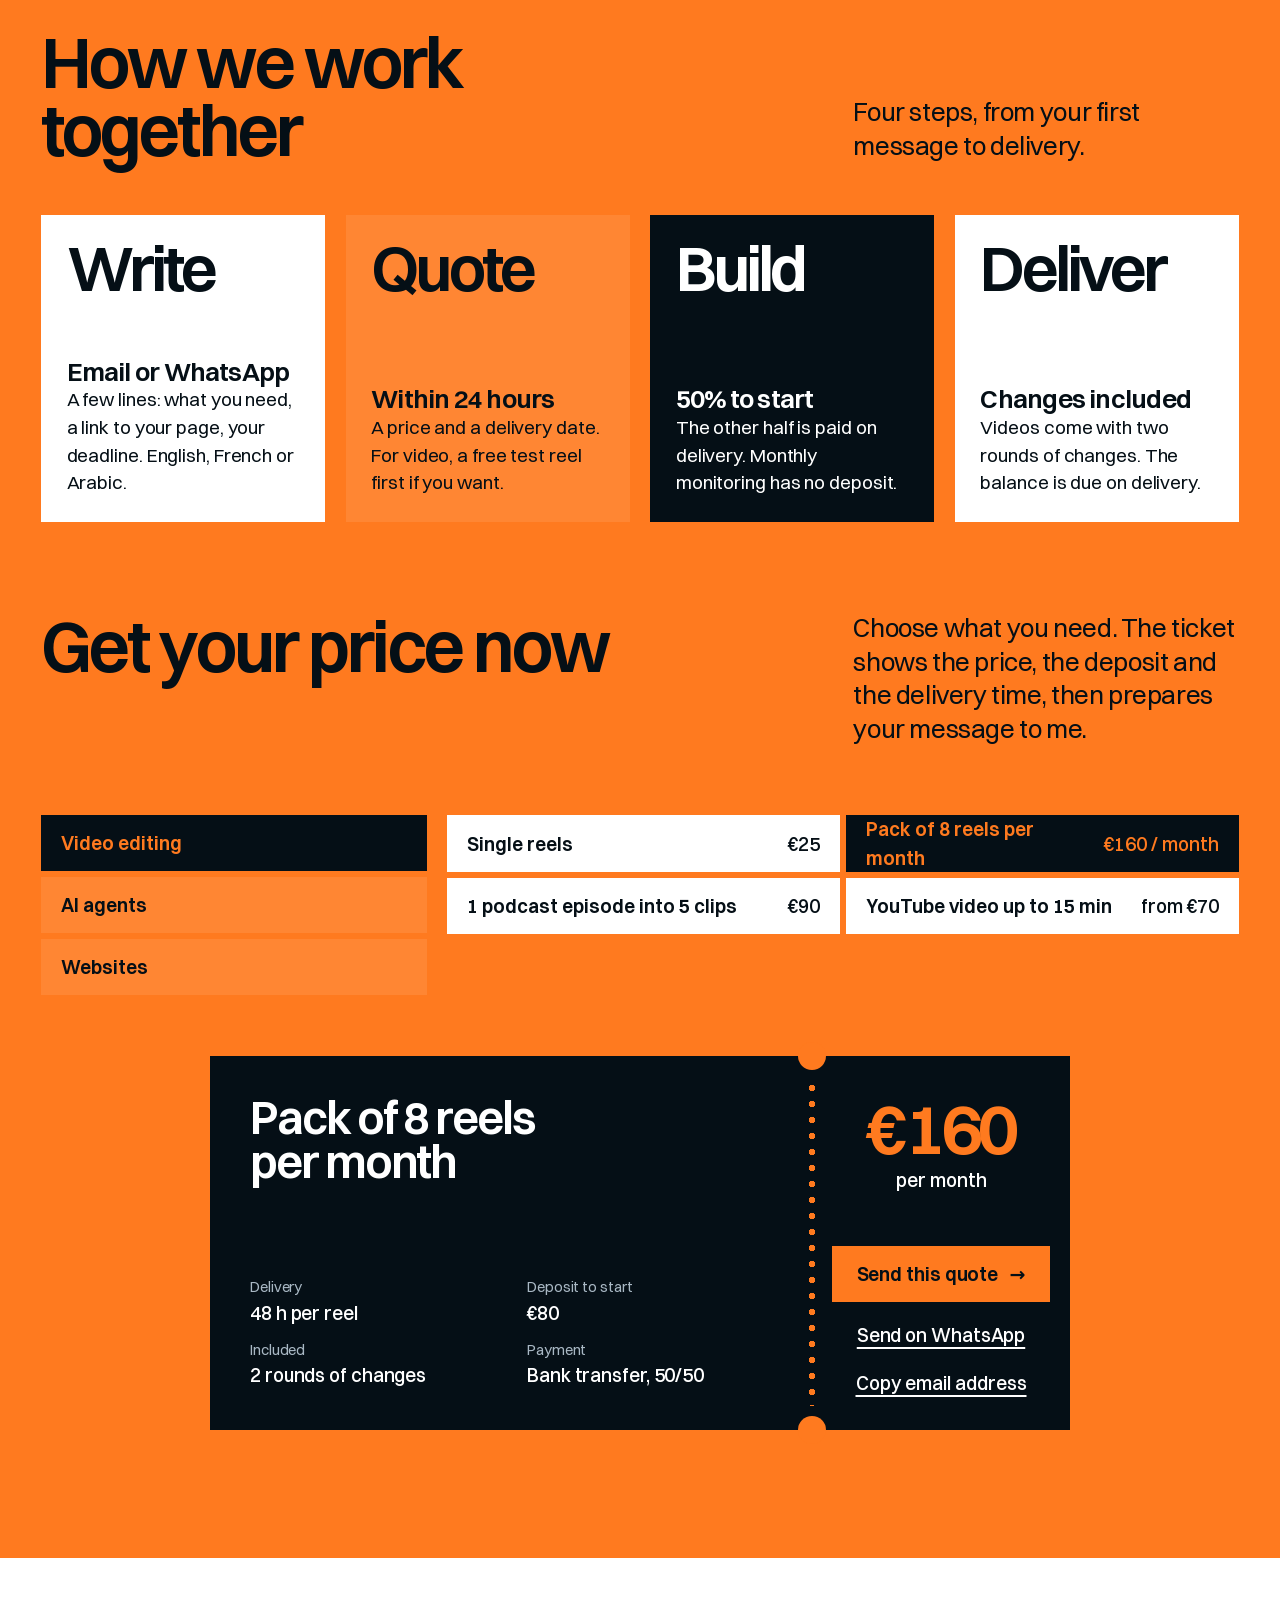
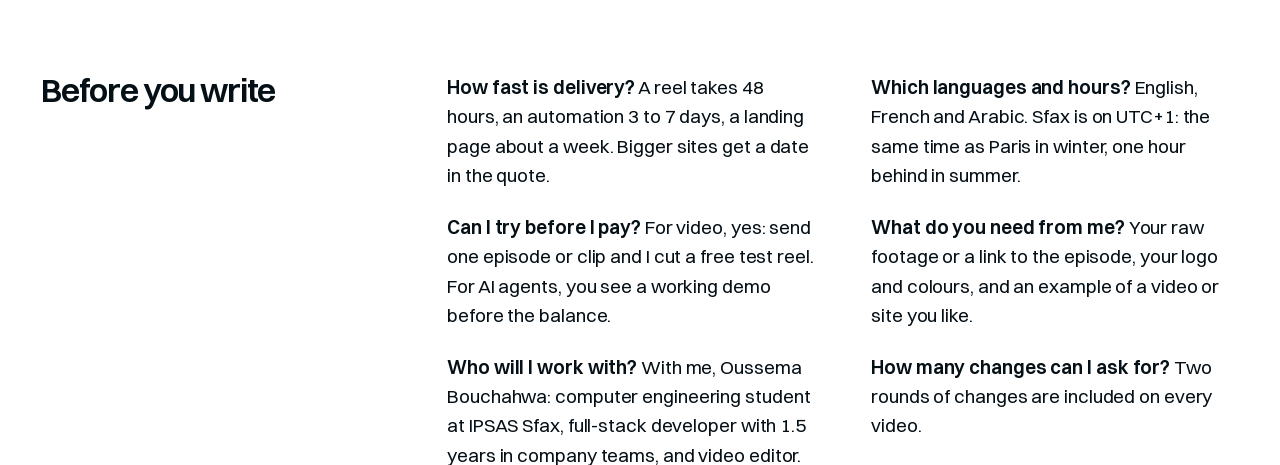
==== commit 6018640b: "New project pictures, shown whole on the service sheets Co-Authored-By: Claude Sonnet 5.5 <noreply@a" ====
--- a/index.html
+++ b/index.html
@@ -149,7 +149,7 @@
         <a class="btn" href="#quote" data-quote="ai"><span lang="en">Get my price</span><span lang="fr">Voir mon prix</span> <span class="arr" aria-hidden="true">→</span></a>
       </div>
     </div>
-    <figure class="pic"><img src="img/gmail-ai-assistant.jpg" alt="Gmail AI Assistant, Apps Script code" data-fr-alt="Gmail AI Assistant, code Apps Script" width="938" height="588" loading="lazy"><figcaption><span lang="en">My Gmail assistant: the Apps Script code</span><span lang="fr">Mon assistant Gmail&nbsp;: le code Apps Script</span></figcaption></figure>
+    <figure class="pic whole"><img src="img/gmail-ai-assistant.jpg" alt="Gmail AI Assistant: Apps Script code and its Telegram digest" data-fr-alt="Gmail AI Assistant&nbsp;: code Apps Script et résumé sur Telegram" width="1600" height="1000" loading="lazy"><figcaption><span lang="en">My Gmail assistant: the code and its Telegram digest</span><span lang="fr">Mon assistant Gmail&nbsp;: le code et son résumé Telegram</span></figcaption></figure>
   </article>
 
   <article class="sheet s3">
@@ -167,29 +167,29 @@
         <a class="btn" href="#quote" data-quote="web"><span lang="en">Get my price</span><span lang="fr">Voir mon prix</span> <span class="arr" aria-hidden="true">→</span></a>
       </div>
     </div>
-    <figure class="pic"><picture><source media="(max-width:820px)" srcset="img/site-01.jpg" width="1440" height="900"><img class="shot" src="img/site-01-m.jpg" alt="Marlow &amp; Reed, a footwear store I built" data-fr-alt="Marlow &amp; Reed, une boutique de chaussures que j'ai développée" width="860" height="880" loading="lazy"></picture><figcaption>Marlow &amp; Reed</figcaption></figure>
+    <figure class="pic whole"><img src="img/site-01.jpg" alt="Marlow &amp; Reed, a footwear store I built" data-fr-alt="Marlow &amp; Reed, une boutique de chaussures que j'ai développée" width="1600" height="776" loading="lazy"><figcaption>Marlow &amp; Reed</figcaption></figure>
   </article>
 </section>
 
 <section class="work" id="work" aria-labelledby="work-h">
   <h2 class="sr" id="work-h"><span lang="en">Projects</span><span lang="fr">Projets</span></h2>
   <div class="plate">
-    <picture><source media="(max-width:560px)" srcset="img/hero-app-m.jpg" width="434" height="500"><img class="full" src="img/hero-app.jpg" alt="Nizam app screens: timetable and training" data-fr-alt="Écrans de l’app Nizam : emploi du temps et entraînement" width="960" height="600" loading="lazy"></picture>
+    <picture><source media="(max-width:560px)" srcset="img/hero-app-m.jpg" width="860" height="908"><img class="full" src="img/hero-app.jpg" alt="Nizam app screens: today, plan, grades and food" data-fr-alt="Écrans de l’app Nizam : aujourd’hui, planning, notes et repas" width="1600" height="1000" loading="lazy"></picture>
     <div class="row"><small><span lang="en">Mobile app</span><span lang="fr">App mobile</span></small><h2><a href="https://github.com/OussEmabouchahwa/life-app" target="_blank" rel="noopener">Nizam</a></h2><span class="fact">Flutter · Riverpod · <span lang="en">works offline</span><span lang="fr">hors ligne</span></span></div>
     <div class="say"><p><span lang="en">One daily planner for a student's real life: classes, prayer times computed on the phone, study goals, grades, training and food. 34 tests passing.</span><span lang="fr">Un seul planning pour la vraie vie d'un étudiant&nbsp;: cours, horaires de prière calculés sur le téléphone, objectifs de révision, notes, sport et repas. 34 tests réussis.</span></p></div>
   </div>
   <div class="plate">
-    <picture><source media="(max-width:560px)" srcset="img/gmail-ai-assistant-m.jpg" width="520" height="600"><img class="full" src="img/gmail-ai-assistant.jpg" alt="Gmail AI Assistant, Apps Script code" data-fr-alt="Gmail AI Assistant, code Apps Script" width="938" height="588" loading="lazy"></picture>
+    <picture><source media="(max-width:560px)" srcset="img/gmail-ai-assistant-m.jpg" width="389" height="495"><img class="full" src="img/gmail-ai-assistant.jpg" alt="Gmail AI Assistant: Apps Script code and its Telegram digest" data-fr-alt="Gmail AI Assistant&nbsp;: code Apps Script et résumé sur Telegram" width="1600" height="1000" loading="lazy"></picture>
     <div class="row"><small><span lang="en">AI agent</span><span lang="fr">Agent IA</span></small><h2><a href="https://github.com/OussEmabouchahwa/Gmail-AI-Assistant" target="_blank" rel="noopener">Gmail AI Assistant</a></h2><span class="fact">Apps Script · Gemini · Telegram</span></div>
     <div class="say"><p><span lang="en">Reads Gmail, keeps only what matters with Gemini and sends a morning digest on Telegram, in Tunisian Derja. Emails are treated as untrusted, so a message cannot hijack the agent. No server to pay for.</span><span lang="fr">Lit Gmail, garde l'important grâce à Gemini et envoie un résumé chaque matin sur Telegram, en derja tunisienne. Les e-mails sont traités comme non fiables&nbsp;: un message ne peut pas détourner l'agent. Aucun serveur à payer.</span></p></div>
   </div>
   <div class="plate">
-    <picture><source media="(max-width:560px)" srcset="img/site-01-m.jpg" width="860" height="880"><img class="full shot" src="img/site-01.jpg" alt="Marlow &amp; Reed store headline" data-fr-alt="Titre de la boutique Marlow &amp; Reed" width="1440" height="900" loading="lazy"></picture>
+    <picture><source media="(max-width:560px)" srcset="img/site-01-m.jpg" width="860" height="1342"><img class="full" src="img/site-01.jpg" alt="Marlow &amp; Reed store home page" data-fr-alt="Page d’accueil de la boutique Marlow &amp; Reed" width="1600" height="776" loading="lazy"></picture>
     <div class="row"><small>E-commerce</small><h2><a href="https://e-comerce-ten-rust.vercel.app" target="_blank" rel="noopener">Marlow &amp; Reed</a></h2><span class="fact"><span lang="en">footwear store</span><span lang="fr">boutique de chaussures</span></span></div>
     <div class="say"><p><span lang="en">A footwear store with collections, product pages and a clear path to checkout. Live online, open it and try it.</span><span lang="fr">Une boutique de chaussures avec collections, fiches produit et un parcours clair jusqu'au paiement. En ligne&nbsp;: ouvrez-la et testez-la.</span></p></div>
   </div>
   <div class="plate">
-    <picture><source media="(max-width:560px)" srcset="img/weather-bot-m.jpg" width="388" height="447"><img class="full" src="img/weather-bot.jpg" alt="Weather bot: Worker code and its Telegram answers" data-fr-alt="Bot météo : code du Worker et réponses sur Telegram" width="855" height="529" loading="lazy"></picture>
+    <picture><source media="(max-width:560px)" srcset="img/weather-bot-m.jpg" width="389" height="463"><img class="full" src="img/weather-bot.jpg" alt="Weather bot: Worker code and its Telegram answers" data-fr-alt="Bot météo : code du Worker et réponses sur Telegram" width="1600" height="1000" loading="lazy"></picture>
     <div class="row"><small><span lang="en">Automation</span><span lang="fr">Automatisation</span></small><h2><a href="https://github.com/OussEmabouchahwa/weather_bot.py" target="_blank" rel="noopener"><span lang="en">Weather bot</span><span lang="fr">Bot météo</span></a></h2><span class="fact">n8n · Cloudflare Workers · Telegram</span></div>
     <div class="say"><p><span lang="en">Fetches the forecast and posts it to Telegram on a schedule, with nobody pressing a button. Built in two weeks.</span><span lang="fr">Récupère les prévisions et les publie sur Telegram à heure fixe, sans que personne n'appuie sur un bouton. Construit en deux semaines.</span></p></div>
   </div>
--- a/css/styles.css
+++ b/css/styles.css
@@ -153,16 +153,15 @@
 .s1 .pic img{position:static;width:100%;height:100%;object-fit:cover}
 .s1 .pic img:nth-child(3){display:none}
 
-/* a screenshot with large lettering is shown whole, on its own paper background, never cropped */
-.sheet .pic img.shot{object-fit:contain;background:var(--paper);padding-bottom:44px}
-/* the code picture keeps a strip under it for its caption, and is shown whole beside the text */
-.s2 .pic img{object-fit:contain;object-position:50% 100%;padding-bottom:44px}
+/* a picture marked "whole" is never cropped: its box takes the picture's own shape, the caption under it */
+.sheet .pic.whole{aspect-ratio:auto;min-height:0;margin-block:auto}
+.sheet .pic.whole img{position:static;display:block;width:100%;height:auto}
+.sheet .pic.whole figcaption{position:static;display:inline-block}
 
 /* ---------- work: one block per project, the picture whole and nothing on top of it ---------- */
 .plate{display:grid;grid-template-columns:repeat(12,1fr);grid-template-rows:1fr auto auto 1fr;gap:0 var(--gap);padding:clamp(64px,7vw,110px) var(--m);background:var(--night);color:var(--night-ink)}
 .plate:nth-of-type(even){background:var(--bg);color:var(--ink)}
 .plate img.full{grid-column:1 / 8;grid-row:1 / 5;align-self:center;width:100%;height:auto}
-.plate img.full.shot{background:var(--paper)}
 .plate .row,.plate .say{grid-column:9 / 13}
 .plate:nth-of-type(even) img.full{grid-column:6 / 13}
 .plate:nth-of-type(even) .row,.plate:nth-of-type(even) .say{grid-column:1 / 5}
@@ -295,7 +294,6 @@
   .s1 .pic{grid-template-columns:1fr}
   .plate{display:flex;flex-direction:column;gap:20px}
   .plate .row{order:-1}
-  .s2 .pic img{object-fit:cover;object-position:0 0}
   .plate .say{padding-top:0;max-width:60ch}
   .s1 .pic img:nth-child(2){display:none}
   .contact .clocks{grid-column:1 / 7}
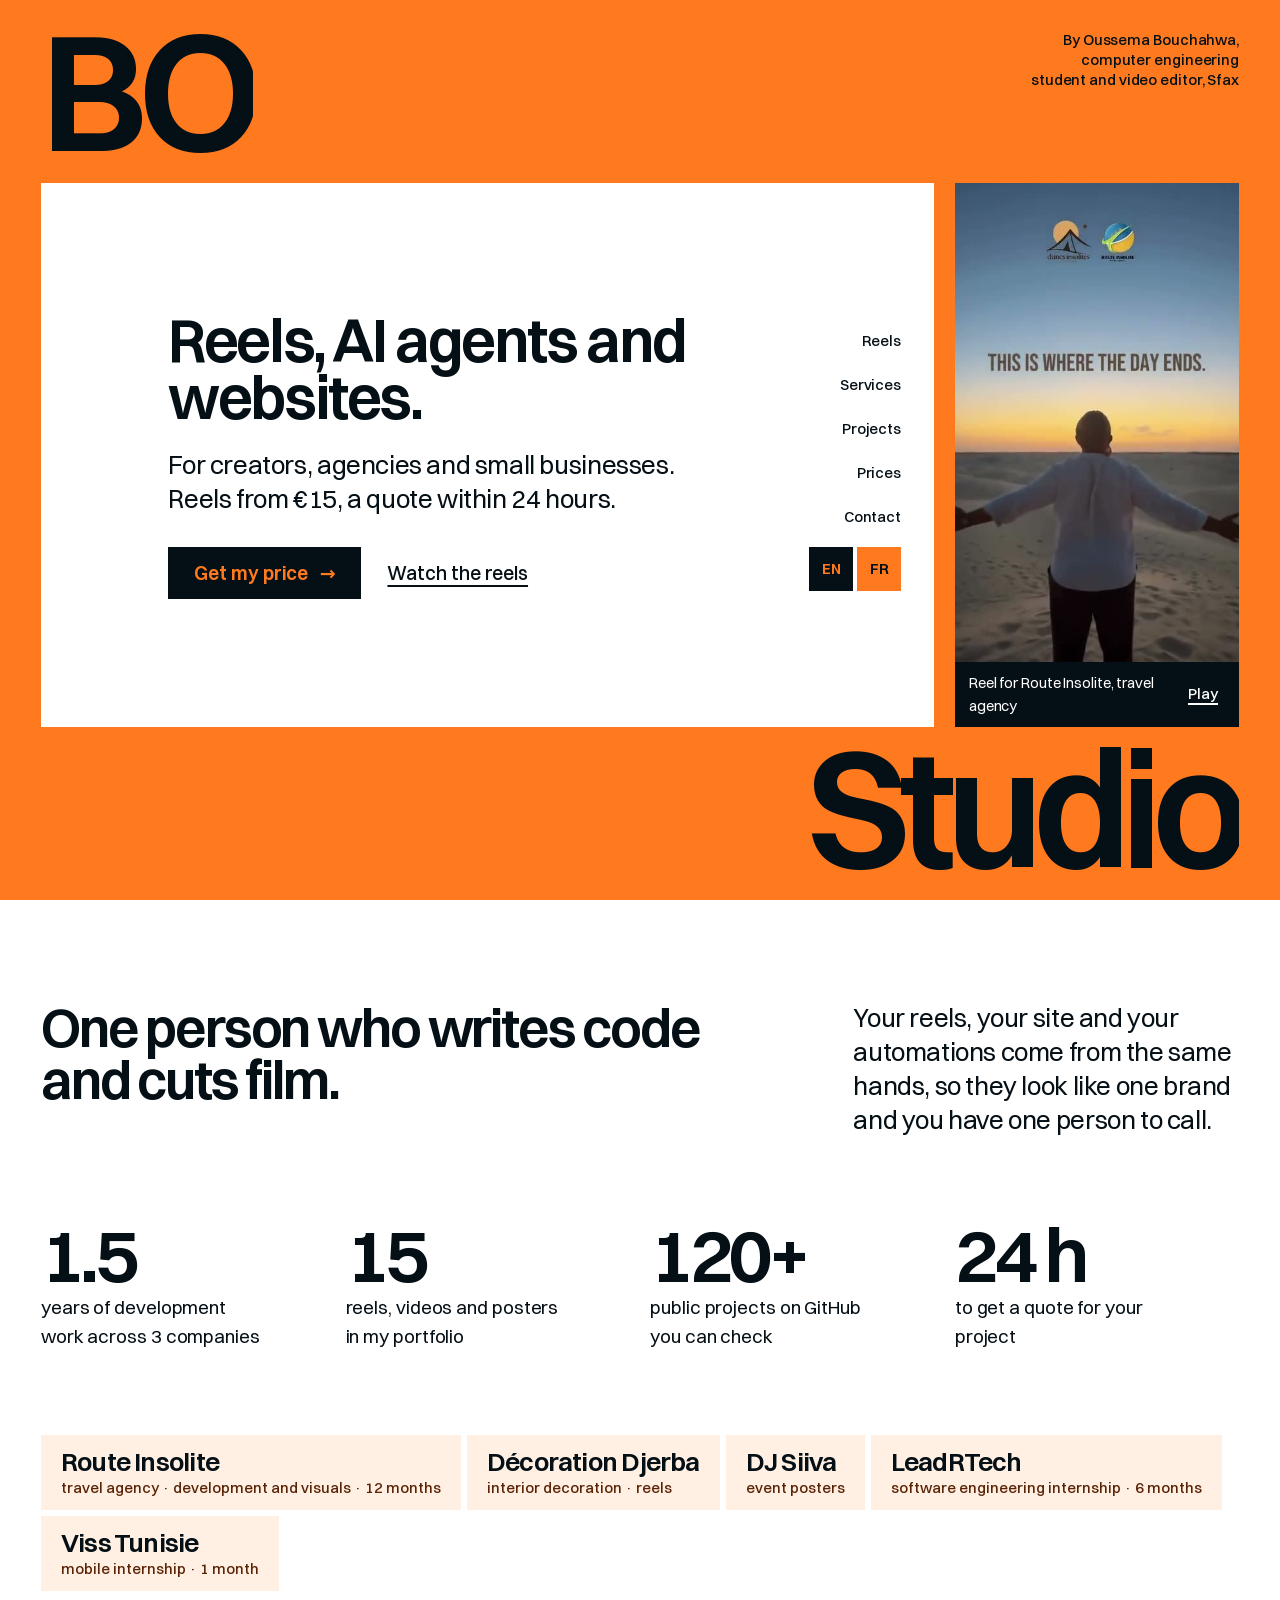
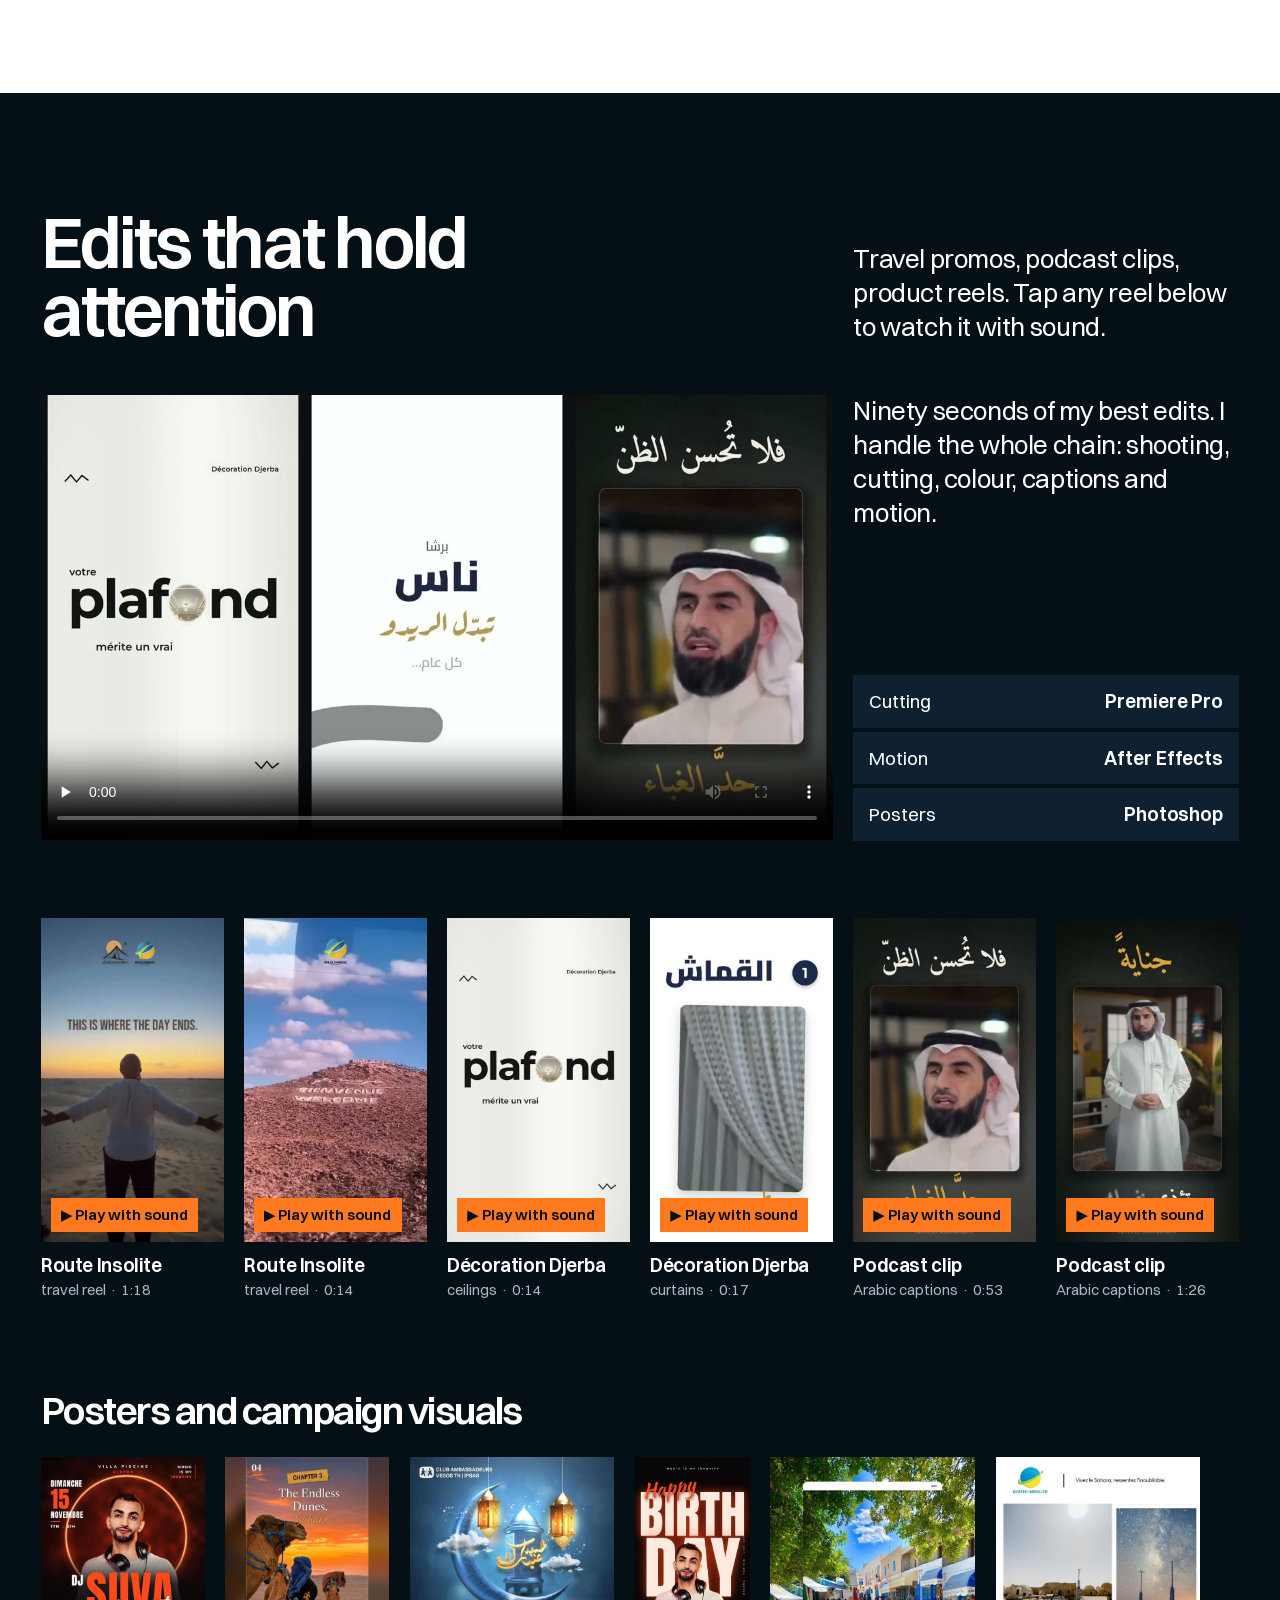
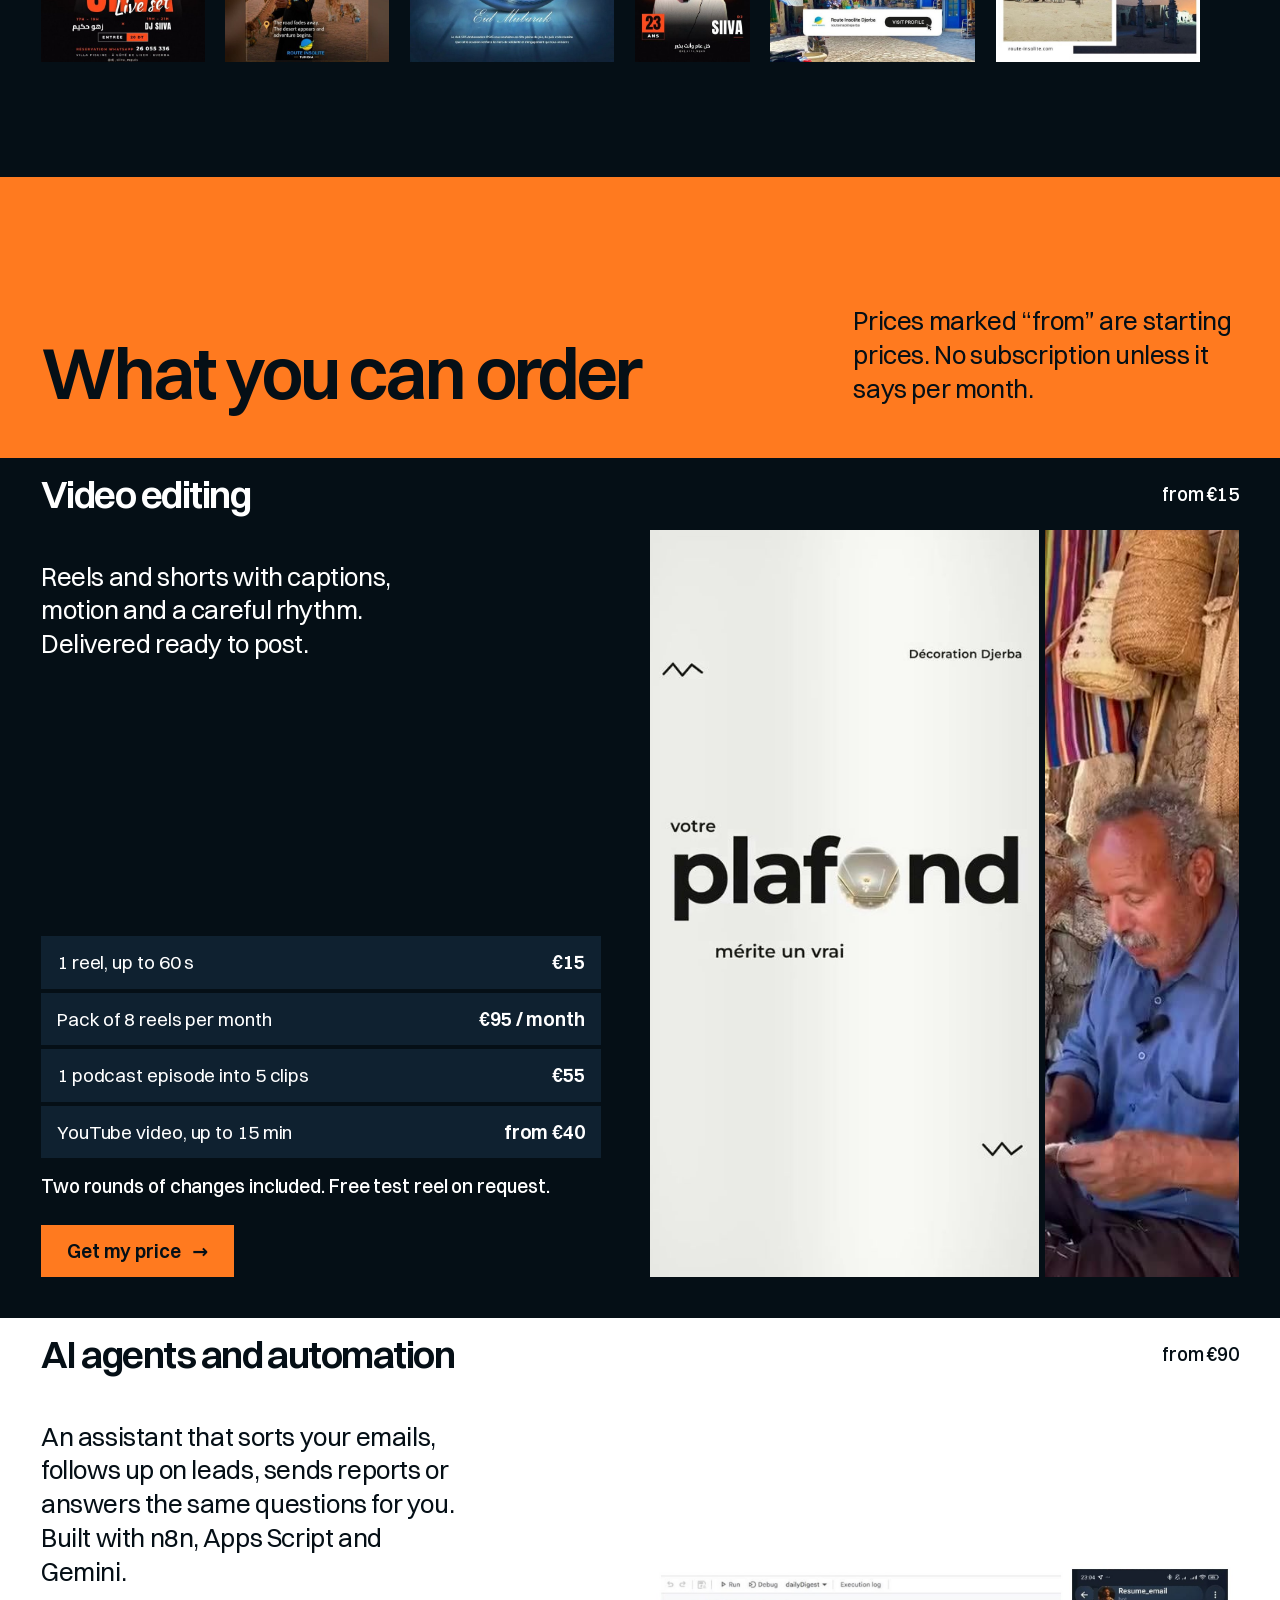
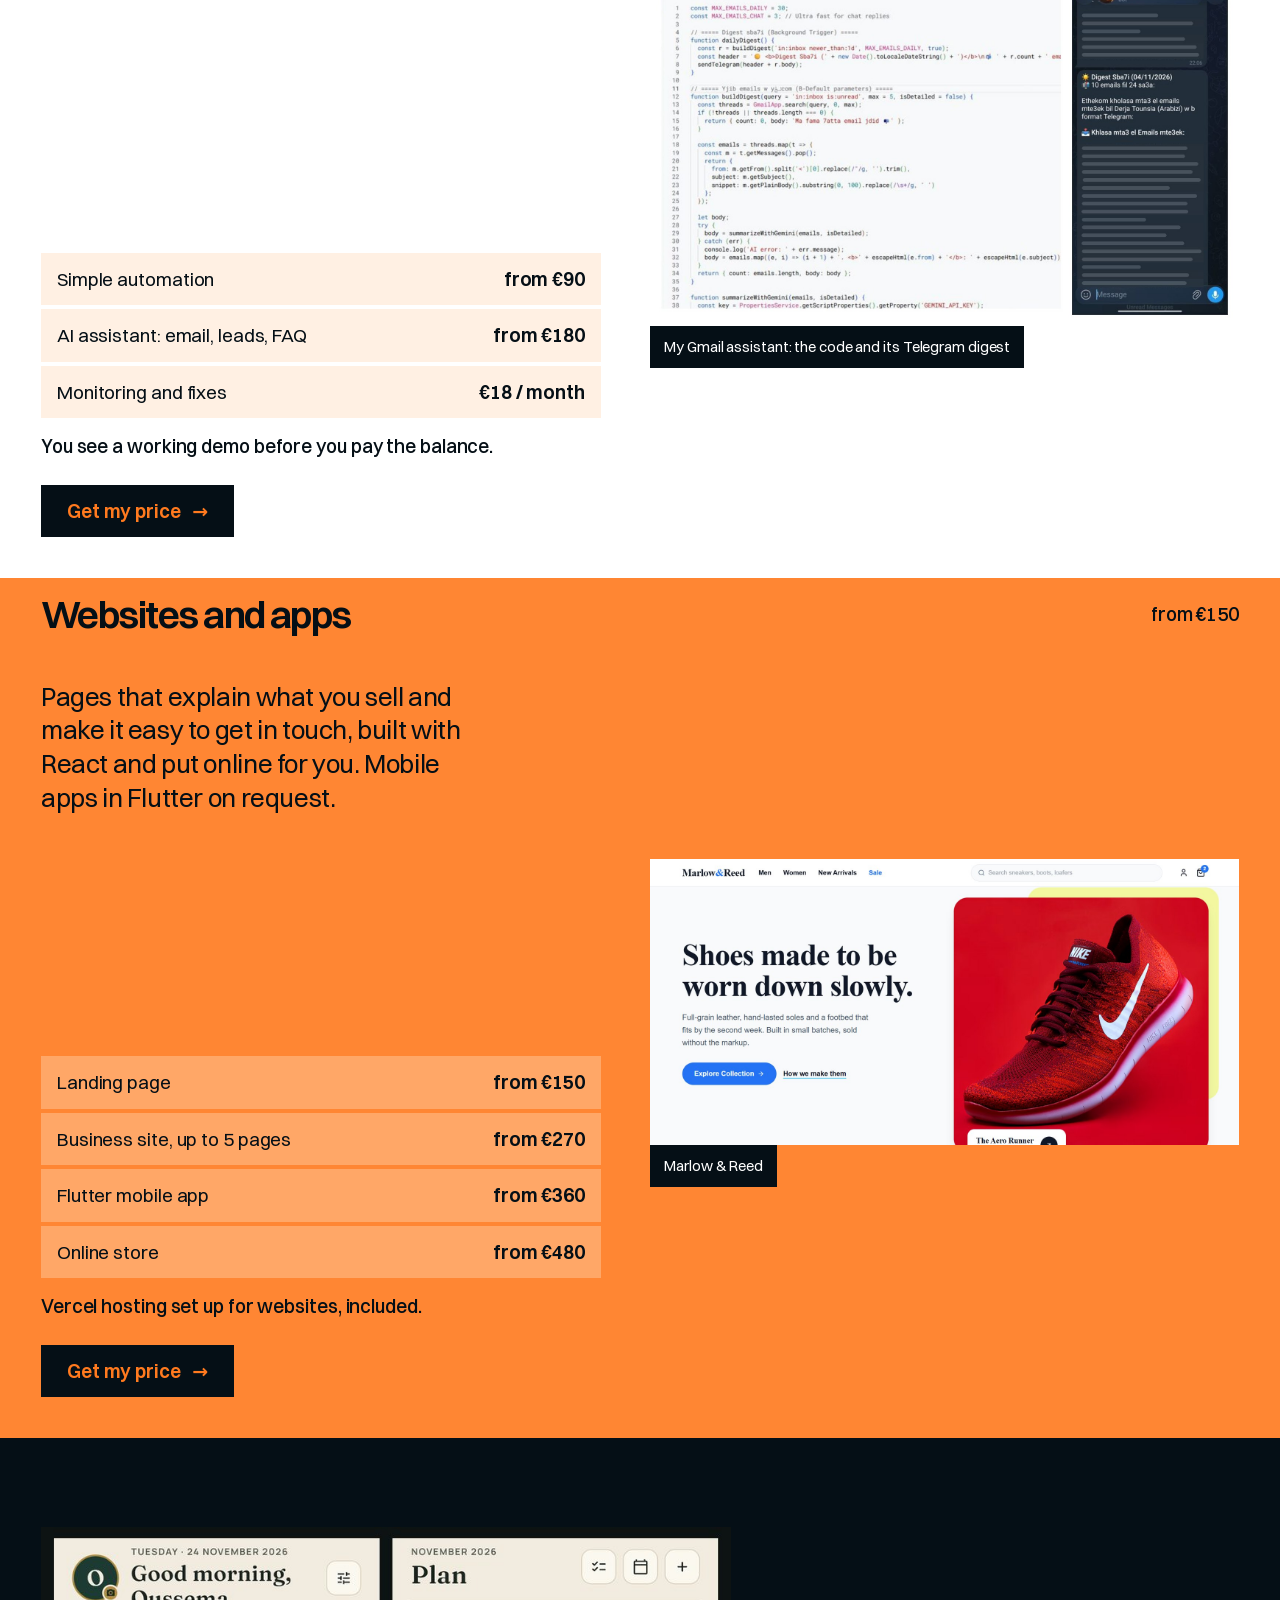
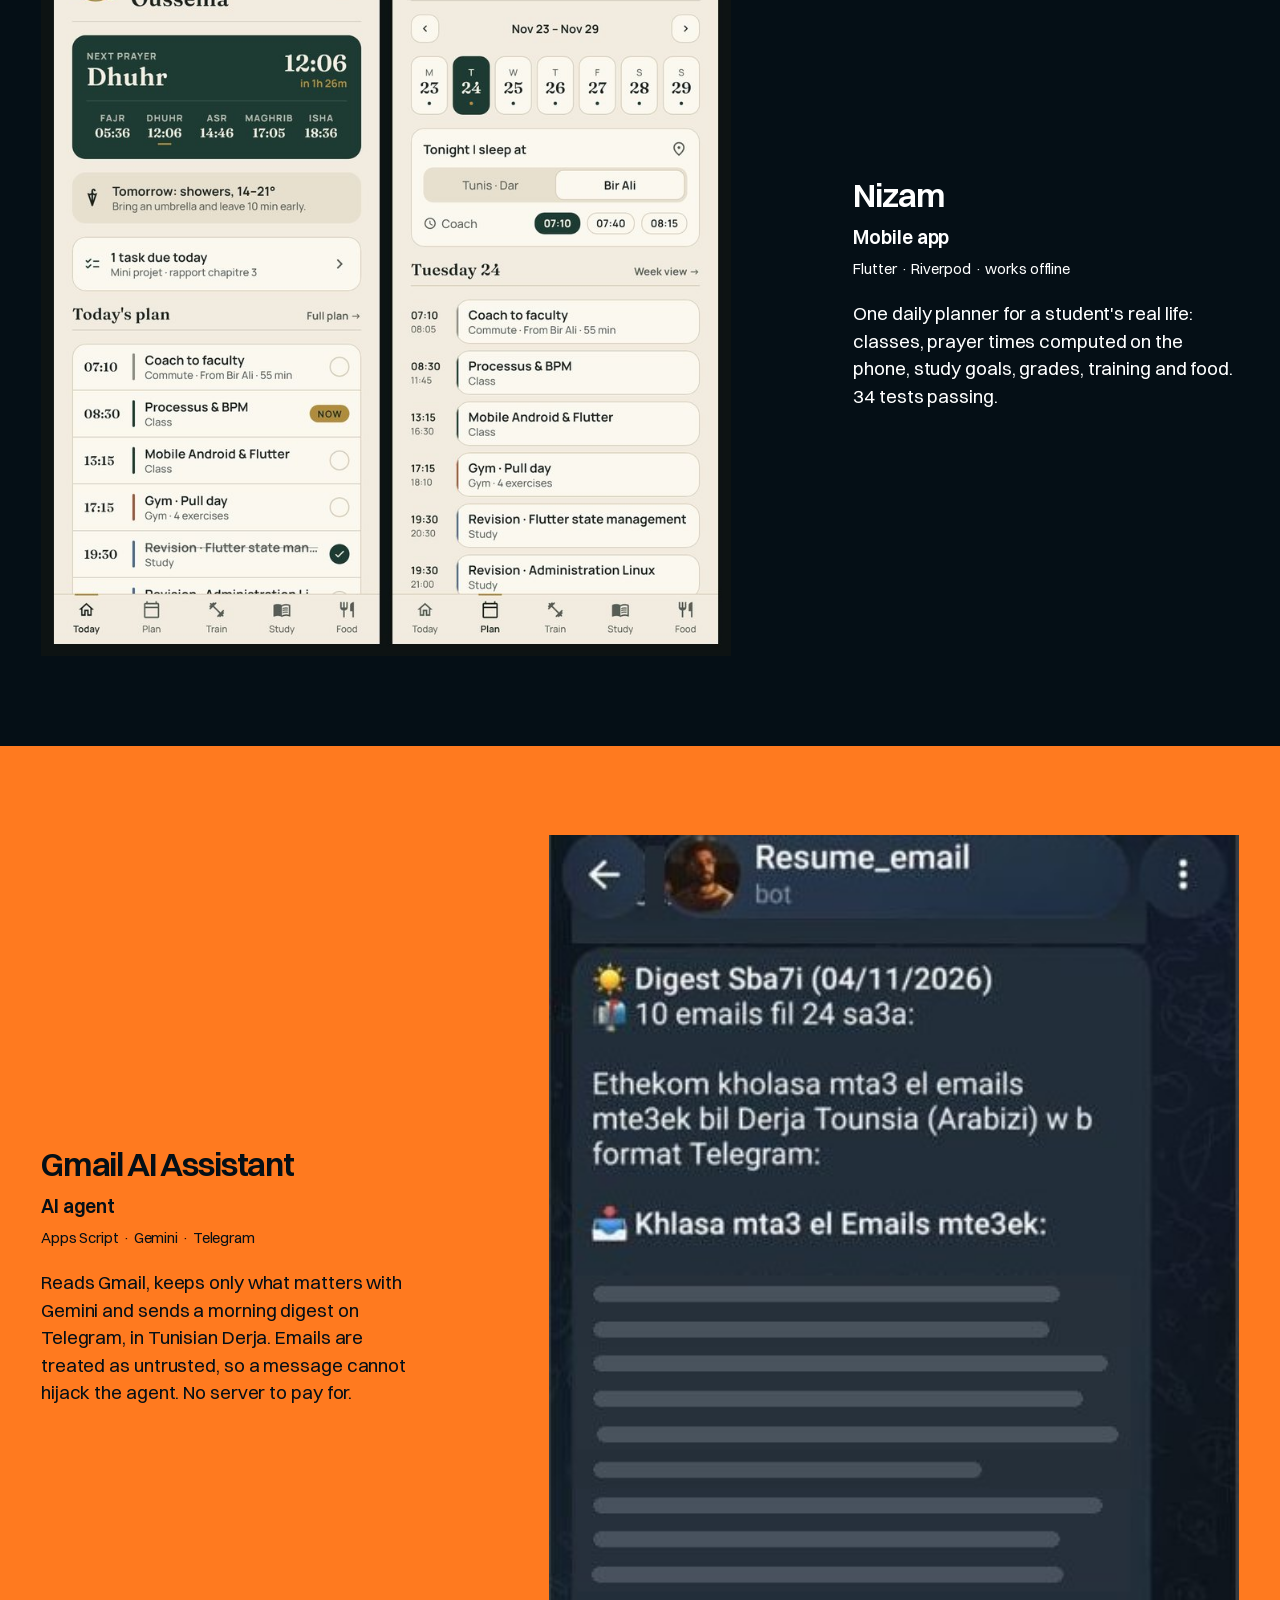
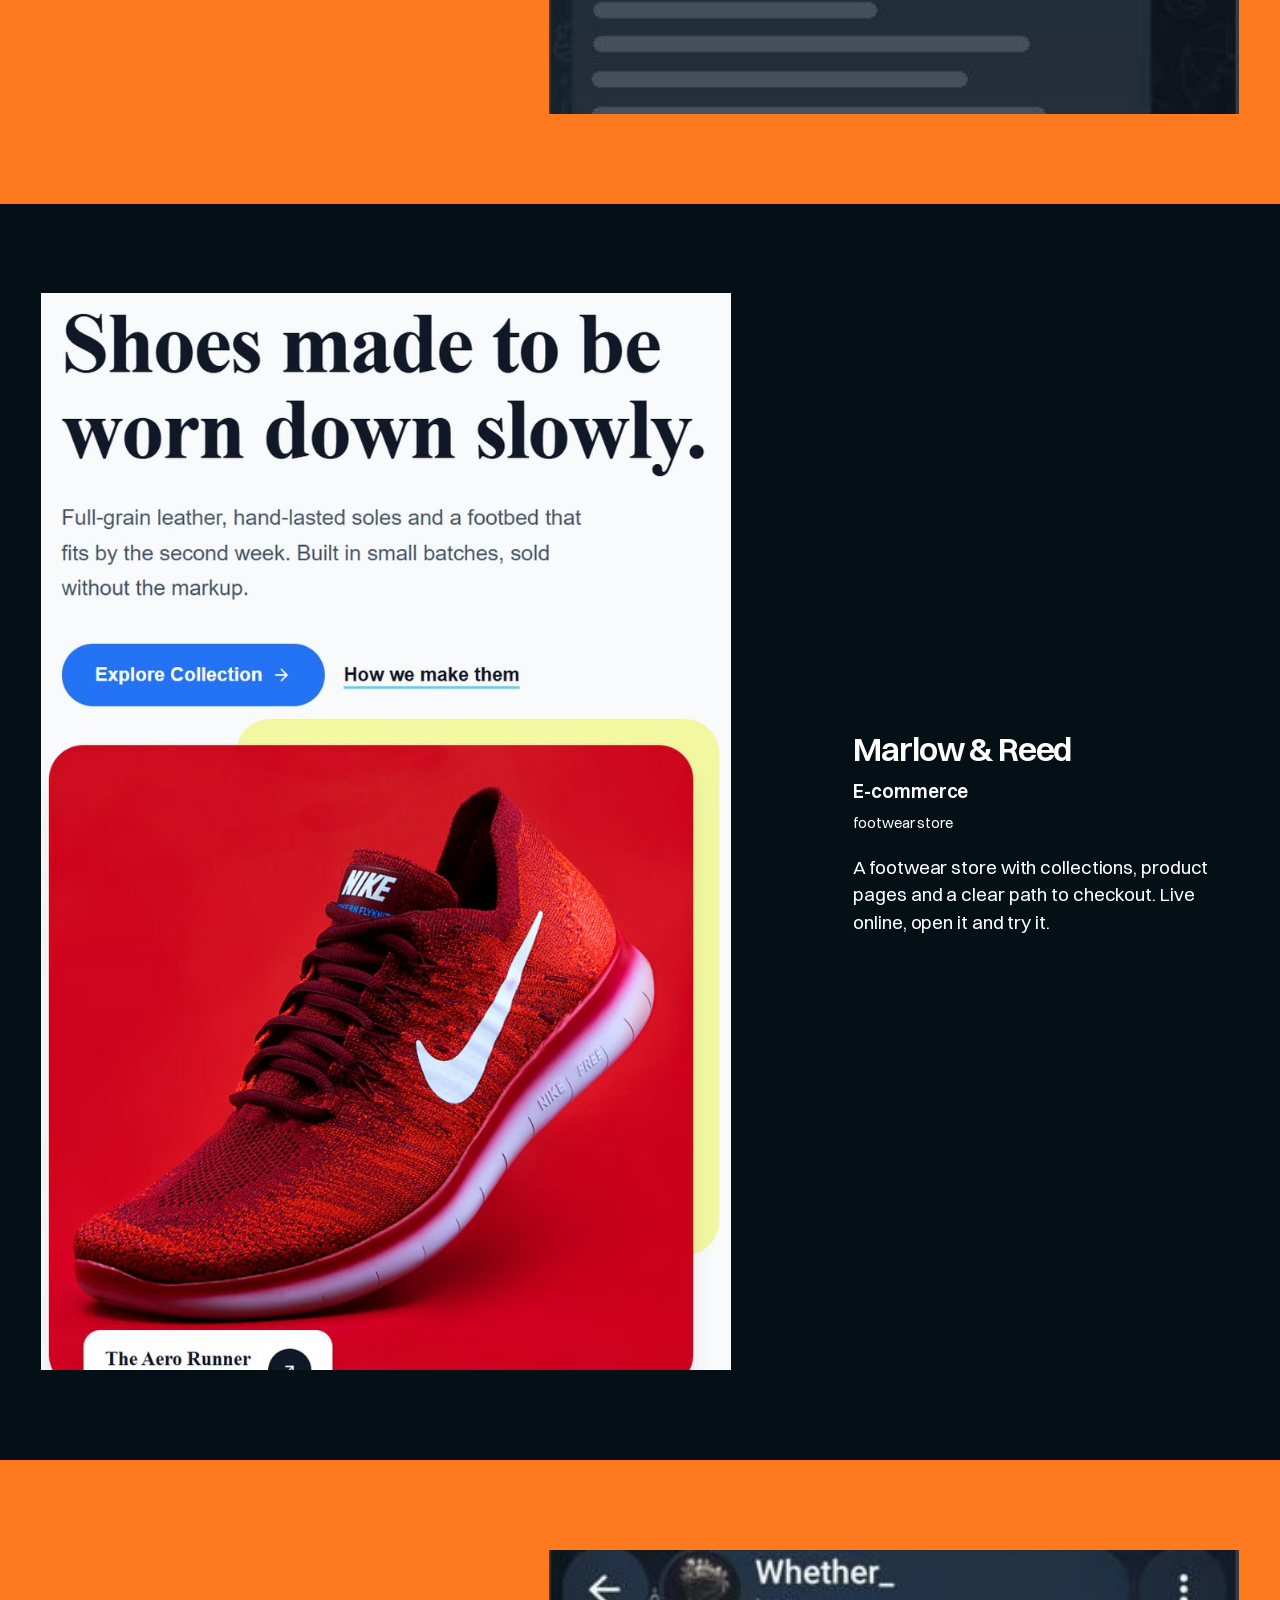
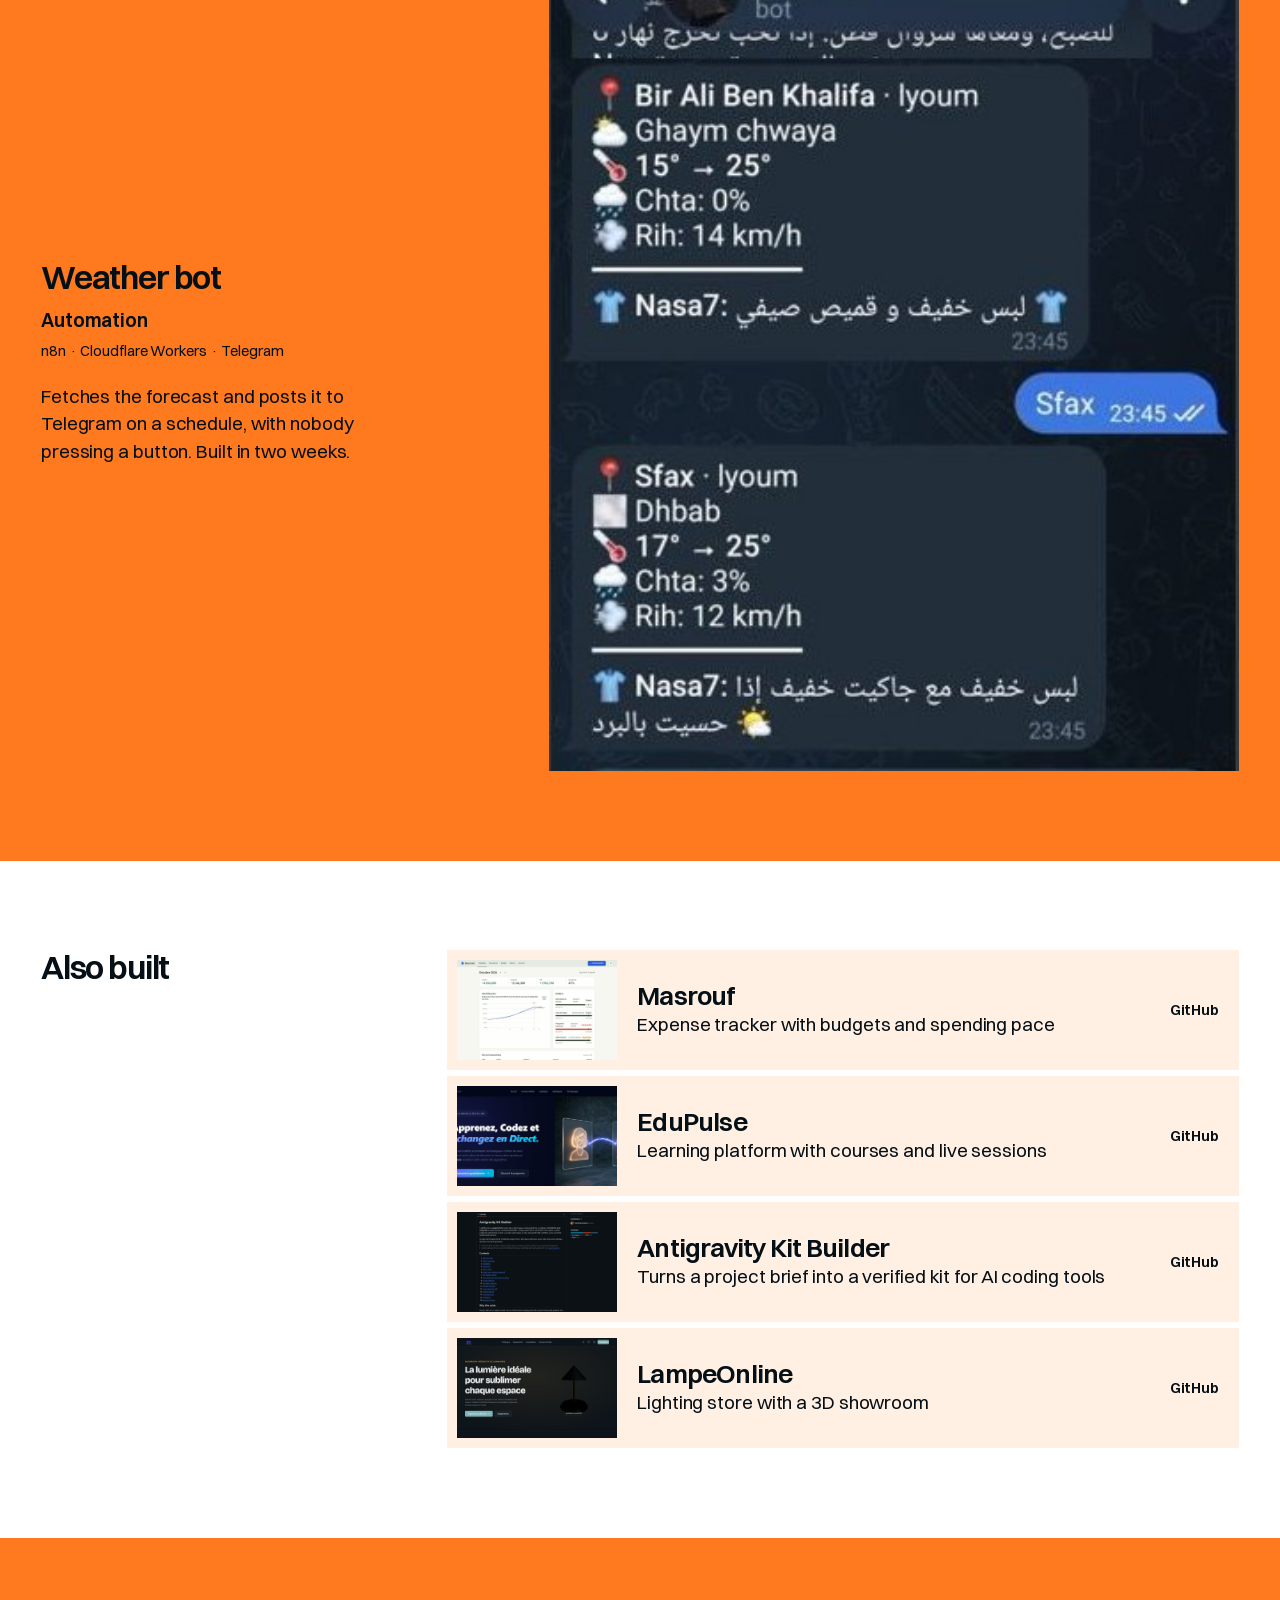
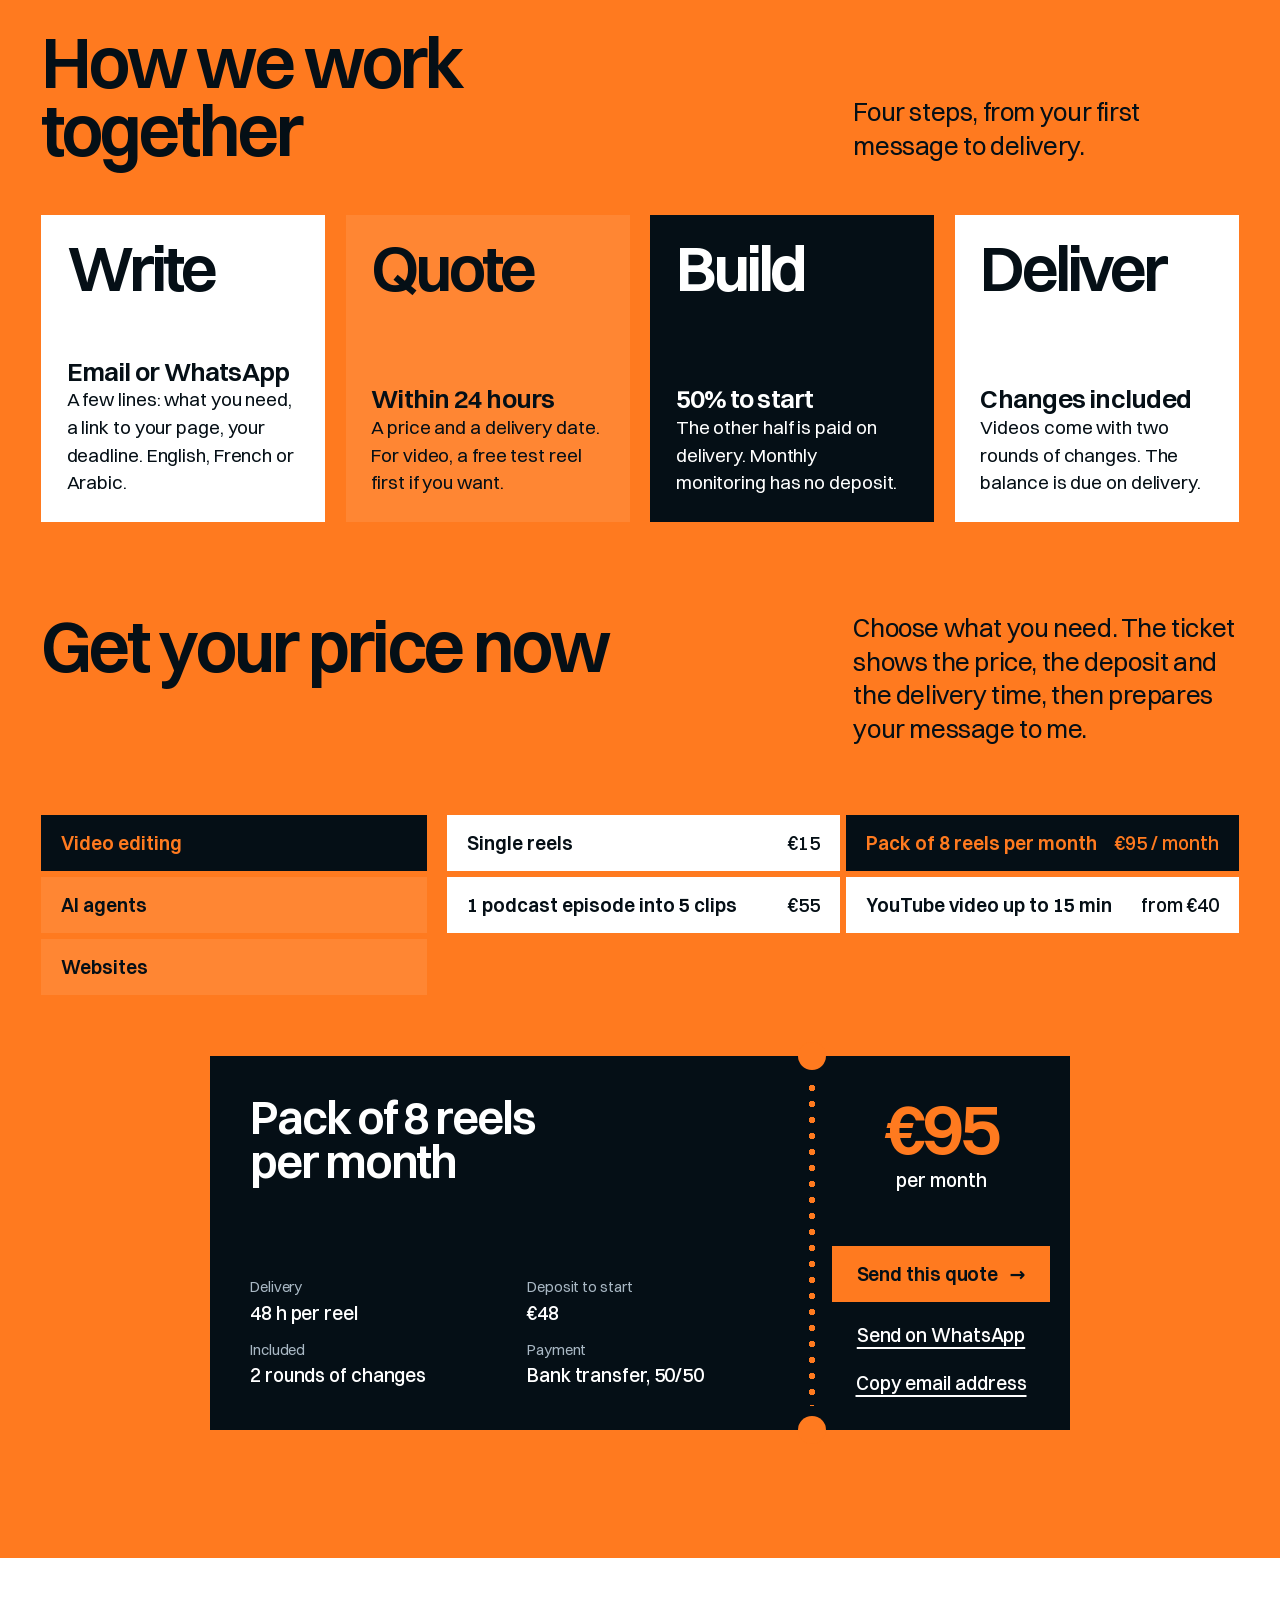
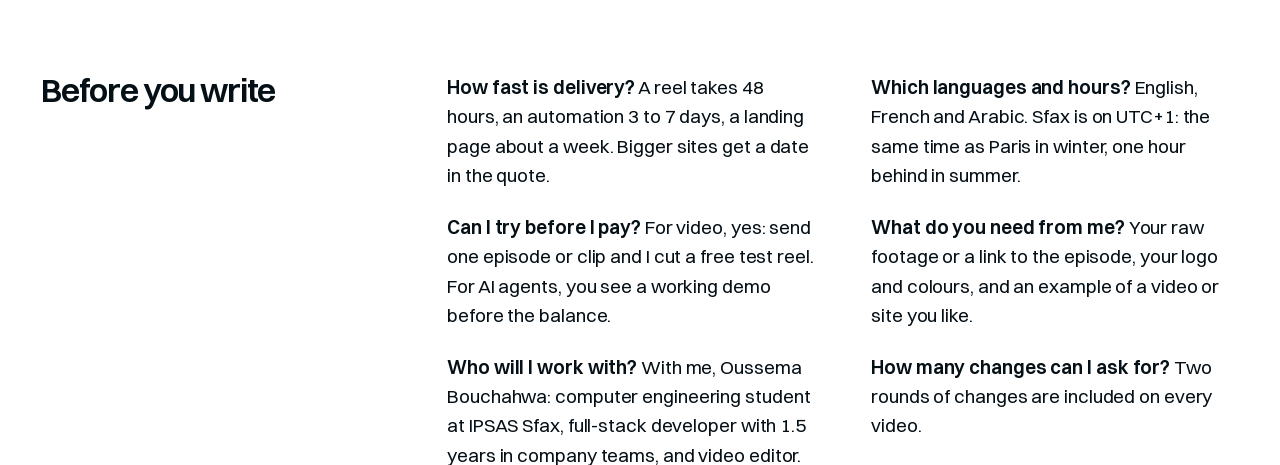
==== commit 86795479: "Lower prices, new sharing picture Co-Authored-By: Claude Sonnet 5.5 <noreply@anthropic.com>" ====
--- a/index.html
+++ b/index.html
@@ -4,20 +4,20 @@
 <meta charset="utf-8">
 <meta name="viewport" content="width=device-width, initial-scale=1">
 <title>BO Studio · Reels, agents IA et sites web</title>
-<meta name="description" content="BO Studio : reels, agents IA et sites web pour créateurs, agences et petites entreprises. Reels dès 25 €, devis sous 24 h.">
+<meta name="description" content="BO Studio : reels, agents IA et sites web pour créateurs, agences et petites entreprises. Reels dès 15 €, devis sous 24 h.">
 <meta property="og:type" content="website">
 <meta property="og:site_name" content="BO Studio">
 <meta property="og:locale" content="fr_FR">
 <meta property="og:locale:alternate" content="en_US">
 <meta property="og:title" content="BO Studio · Reels, agents IA et sites web">
-<meta property="og:description" content="Reels dès 25 €, automatisations dès 150 €, landing pages dès 250 €. Devis sous 24 h.">
+<meta property="og:description" content="Reels dès 15 €, automatisations dès 90 €, landing pages dès 150 €. Devis sous 24 h.">
 <!-- the site's address: change these three together when the domain changes -->
 <link rel="canonical" href="https://oussemabouchahwa.github.io/bo-studio/">
 <meta property="og:url" content="https://oussemabouchahwa.github.io/bo-studio/">
 <meta property="og:image" content="https://oussemabouchahwa.github.io/bo-studio/img/og-image.jpg">
 <meta property="og:image:width" content="1200">
 <meta property="og:image:height" content="630">
-<meta property="og:image:alt" content="BO Studio : montage vidéo, agents IA et sites web. Reels dès 25 €, devis sous 24 h.">
+<meta property="og:image:alt" content="BO Studio : montage vidéo, agents IA et sites web. Reels dès 15 €, devis sous 24 h.">
 <meta name="twitter:card" content="summary_large_image">
 <link rel="icon" type="image/svg+xml" href="img/favicon.svg">
 <link rel="apple-touch-icon" href="img/apple-touch-icon.png">
@@ -35,7 +35,7 @@
     <div class="panel">
       <div class="say">
         <h2><span lang="en">Reels, AI agents and websites.</span><span lang="fr">Reels, agents IA et sites web.</span></h2>
-        <p><span lang="en">For creators, agencies and small businesses. Reels from €25, a quote within 24 hours.</span><span lang="fr">Pour créateurs, agences et petites entreprises. Reels dès&nbsp;25&nbsp;€, devis sous 24&nbsp;h.</span></p>
+        <p><span lang="en">For creators, agencies and small businesses. Reels from €15, a quote within 24 hours.</span><span lang="fr">Pour créateurs, agences et petites entreprises. Reels dès&nbsp;15&nbsp;€, devis sous 24&nbsp;h.</span></p>
         <div class="acts">
           <a class="btn" href="#quote"><span lang="en">Get my price</span><span lang="fr">Voir mon prix</span> <span class="arr" aria-hidden="true">→</span></a>
           <a class="tl-link" href="#edits"><span lang="en">Watch the reels</span><span lang="fr">Voir les reels</span></a>
@@ -118,15 +118,15 @@
   </div>
 
   <article class="sheet s1">
-    <div class="band"><h3><span lang="en">Video editing</span><span lang="fr">Montage vidéo</span></h3><span><span lang="en">from €25</span><span lang="fr">dès&nbsp;25&nbsp;€</span></span></div>
+    <div class="band"><h3><span lang="en">Video editing</span><span lang="fr">Montage vidéo</span></h3><span><span lang="en">from €15</span><span lang="fr">dès&nbsp;15&nbsp;€</span></span></div>
     <div class="txt">
       <p data-reveal><span lang="en">Reels and shorts with captions, motion and a careful rhythm. Delivered ready to post.</span><span lang="fr">Reels et shorts avec sous-titres, motion et un rythme soigné. Livrés prêts à publier.</span></p>
       <div data-reveal style="--d:.1s">
         <ul class="prices">
-          <li><span><span lang="en">1 reel, up to 60 s</span><span lang="fr">1 reel, jusqu'à 60&nbsp;s</span></span><b><span lang="en">€25</span><span lang="fr">25&nbsp;€</span></b></li>
-          <li><span><span lang="en">Pack of 8 reels per month</span><span lang="fr">Pack 8 reels par mois</span></span><b><span lang="en">€160 / month</span><span lang="fr">160&nbsp;€&nbsp;/&nbsp;mois</span></b></li>
-          <li><span><span lang="en">1 podcast episode into 5 clips</span><span lang="fr">1 épisode de podcast en 5 clips</span></span><b><span lang="en">€90</span><span lang="fr">90&nbsp;€</span></b></li>
-          <li><span><span lang="en">YouTube video, up to 15 min</span><span lang="fr">Vidéo YouTube, jusqu'à 15&nbsp;min</span></span><b><span lang="en">from €70</span><span lang="fr">dès&nbsp;70&nbsp;€</span></b></li>
+          <li><span><span lang="en">1 reel, up to 60 s</span><span lang="fr">1 reel, jusqu'à 60&nbsp;s</span></span><b><span lang="en">€15</span><span lang="fr">15&nbsp;€</span></b></li>
+          <li><span><span lang="en">Pack of 8 reels per month</span><span lang="fr">Pack 8 reels par mois</span></span><b><span lang="en">€95 / month</span><span lang="fr">95&nbsp;€&nbsp;/&nbsp;mois</span></b></li>
+          <li><span><span lang="en">1 podcast episode into 5 clips</span><span lang="fr">1 épisode de podcast en 5 clips</span></span><b><span lang="en">€55</span><span lang="fr">55&nbsp;€</span></b></li>
+          <li><span><span lang="en">YouTube video, up to 15 min</span><span lang="fr">Vidéo YouTube, jusqu'à 15&nbsp;min</span></span><b><span lang="en">from €40</span><span lang="fr">dès&nbsp;40&nbsp;€</span></b></li>
         </ul>
         <p class="note"><span lang="en">Two rounds of changes included. Free test reel on request.</span><span lang="fr">Deux allers-retours de retouches inclus. Reel d'essai gratuit sur demande.</span></p>
         <a class="btn inv" href="#quote" data-quote="video"><span lang="en">Get my price</span><span lang="fr">Voir mon prix</span> <span class="arr" aria-hidden="true">→</span></a>
@@ -136,14 +136,14 @@
   </article>
 
   <article class="sheet s2">
-    <div class="band"><h3><span lang="en">AI agents and automation</span><span lang="fr">Agents IA et automatisation</span></h3><span><span lang="en">from €150</span><span lang="fr">dès&nbsp;150&nbsp;€</span></span></div>
+    <div class="band"><h3><span lang="en">AI agents and automation</span><span lang="fr">Agents IA et automatisation</span></h3><span><span lang="en">from €90</span><span lang="fr">dès&nbsp;90&nbsp;€</span></span></div>
     <div class="txt">
       <p data-reveal><span lang="en">An assistant that sorts your emails, follows up on leads, sends reports or answers the same questions for you. Built with n8n, Apps Script and Gemini.</span><span lang="fr">Un assistant qui trie vos e-mails, relance vos prospects, envoie vos rapports ou répond aux mêmes questions à votre place. Construit avec n8n, Apps Script et Gemini.</span></p>
       <div data-reveal style="--d:.1s">
         <ul class="prices">
-          <li><span><span lang="en">Simple automation</span><span lang="fr">Automatisation simple</span></span><b><span lang="en">from €150</span><span lang="fr">dès&nbsp;150&nbsp;€</span></b></li>
-          <li><span><span lang="en">AI assistant: email, leads, FAQ</span><span lang="fr">Assistant IA&nbsp;: e-mails, prospects, FAQ</span></span><b><span lang="en">from €300</span><span lang="fr">dès&nbsp;300&nbsp;€</span></b></li>
-          <li><span><span lang="en">Monitoring and fixes</span><span lang="fr">Suivi et corrections</span></span><b><span lang="en">€30 / month</span><span lang="fr">30&nbsp;€&nbsp;/&nbsp;mois</span></b></li>
+          <li><span><span lang="en">Simple automation</span><span lang="fr">Automatisation simple</span></span><b><span lang="en">from €90</span><span lang="fr">dès&nbsp;90&nbsp;€</span></b></li>
+          <li><span><span lang="en">AI assistant: email, leads, FAQ</span><span lang="fr">Assistant IA&nbsp;: e-mails, prospects, FAQ</span></span><b><span lang="en">from €180</span><span lang="fr">dès&nbsp;180&nbsp;€</span></b></li>
+          <li><span><span lang="en">Monitoring and fixes</span><span lang="fr">Suivi et corrections</span></span><b><span lang="en">€18 / month</span><span lang="fr">18&nbsp;€&nbsp;/&nbsp;mois</span></b></li>
         </ul>
         <p class="note"><span lang="en">You see a working demo before you pay the balance.</span><span lang="fr">Vous voyez une démo fonctionnelle avant de payer le solde.</span></p>
         <a class="btn" href="#quote" data-quote="ai"><span lang="en">Get my price</span><span lang="fr">Voir mon prix</span> <span class="arr" aria-hidden="true">→</span></a>
@@ -153,15 +153,15 @@
   </article>
 
   <article class="sheet s3">
-    <div class="band"><h3><span lang="en">Websites and apps</span><span lang="fr">Sites et applications</span></h3><span><span lang="en">from €250</span><span lang="fr">dès&nbsp;250&nbsp;€</span></span></div>
+    <div class="band"><h3><span lang="en">Websites and apps</span><span lang="fr">Sites et applications</span></h3><span><span lang="en">from €150</span><span lang="fr">dès&nbsp;150&nbsp;€</span></span></div>
     <div class="txt">
       <p data-reveal><span lang="en">Pages that explain what you sell and make it easy to get in touch, built with React and put online for you. Mobile apps in Flutter on request.</span><span lang="fr">Des pages qui expliquent ce que vous vendez et facilitent la prise de contact, développées avec React et mises en ligne pour vous. Applications mobiles Flutter sur demande.</span></p>
       <div data-reveal style="--d:.1s">
         <ul class="prices">
-          <li><span>Landing page</span><b><span lang="en">from €250</span><span lang="fr">dès&nbsp;250&nbsp;€</span></b></li>
-          <li><span><span lang="en">Business site, up to 5 pages</span><span lang="fr">Site vitrine, jusqu'à 5 pages</span></span><b><span lang="en">from €450</span><span lang="fr">dès&nbsp;450&nbsp;€</span></b></li>
-          <li><span><span lang="en">Flutter mobile app</span><span lang="fr">Application mobile Flutter</span></span><b><span lang="en">from €600</span><span lang="fr">dès&nbsp;600&nbsp;€</span></b></li>
-          <li><span><span lang="en">Online store</span><span lang="fr">Boutique en ligne</span></span><b><span lang="en">from €800</span><span lang="fr">dès&nbsp;800&nbsp;€</span></b></li>
+          <li><span>Landing page</span><b><span lang="en">from €150</span><span lang="fr">dès&nbsp;150&nbsp;€</span></b></li>
+          <li><span><span lang="en">Business site, up to 5 pages</span><span lang="fr">Site vitrine, jusqu'à 5 pages</span></span><b><span lang="en">from €270</span><span lang="fr">dès&nbsp;270&nbsp;€</span></b></li>
+          <li><span><span lang="en">Flutter mobile app</span><span lang="fr">Application mobile Flutter</span></span><b><span lang="en">from €360</span><span lang="fr">dès&nbsp;360&nbsp;€</span></b></li>
+          <li><span><span lang="en">Online store</span><span lang="fr">Boutique en ligne</span></span><b><span lang="en">from €480</span><span lang="fr">dès&nbsp;480&nbsp;€</span></b></li>
         </ul>
         <p class="note"><span lang="en">Vercel hosting set up for websites, included.</span><span lang="fr">Mise en ligne des sites sur Vercel incluse.</span></p>
         <a class="btn" href="#quote" data-quote="web"><span lang="en">Get my price</span><span lang="fr">Voir mon prix</span> <span class="arr" aria-hidden="true">→</span></a>
@@ -236,13 +236,13 @@
       <h3 id="t-title" aria-live="polite"><span lang="en">Pack of 8 reels per month</span><span lang="fr">Pack 8 reels par mois</span></h3>
       <dl>
         <div><dt><span lang="en">Delivery</span><span lang="fr">Délai</span></dt><dd id="t-time"><span lang="en">48 h per reel</span><span lang="fr">48&nbsp;h par reel</span></dd></div>
-        <div><dt><span lang="en">Deposit to start</span><span lang="fr">Acompte pour démarrer</span></dt><dd id="t-dep">€80</dd></div>
+        <div><dt><span lang="en">Deposit to start</span><span lang="fr">Acompte pour démarrer</span></dt><dd id="t-dep">€48</dd></div>
         <div><dt><span lang="en">Included</span><span lang="fr">Inclus</span></dt><dd id="t-inc"><span lang="en">2 rounds of changes</span><span lang="fr">2 allers-retours de retouches</span></dd></div>
         <div><dt><span lang="en">Payment</span><span lang="fr">Paiement</span></dt><dd id="t-pay"><span lang="en">Bank transfer, 50/50</span><span lang="fr">Virement, 50/50</span></dd></div>
       </dl>
     </div>
     <div class="stub">
-      <div class="price"><span id="t-price">€160</span><small id="t-per"><span lang="en">per month</span><span lang="fr">par mois</span></small></div>
+      <div class="price"><span id="t-price">€95</span><small id="t-per"><span lang="en">per month</span><span lang="fr">par mois</span></small></div>
       <div class="send">
         <a class="btn inv" id="t-send" href="mailto:oussema.bouchahwa@ipsas.tn?subject=Quote"><span lang="en">Send this quote</span><span lang="fr">Envoyer ce devis</span> <span class="arr" aria-hidden="true">→</span></a>
         <a class="tl-link" id="t-wa" href="https://wa.me/21653106229" target="_blank" rel="noopener"><span lang="en">Send on WhatsApp</span><span lang="fr">Envoyer sur WhatsApp</span></a>
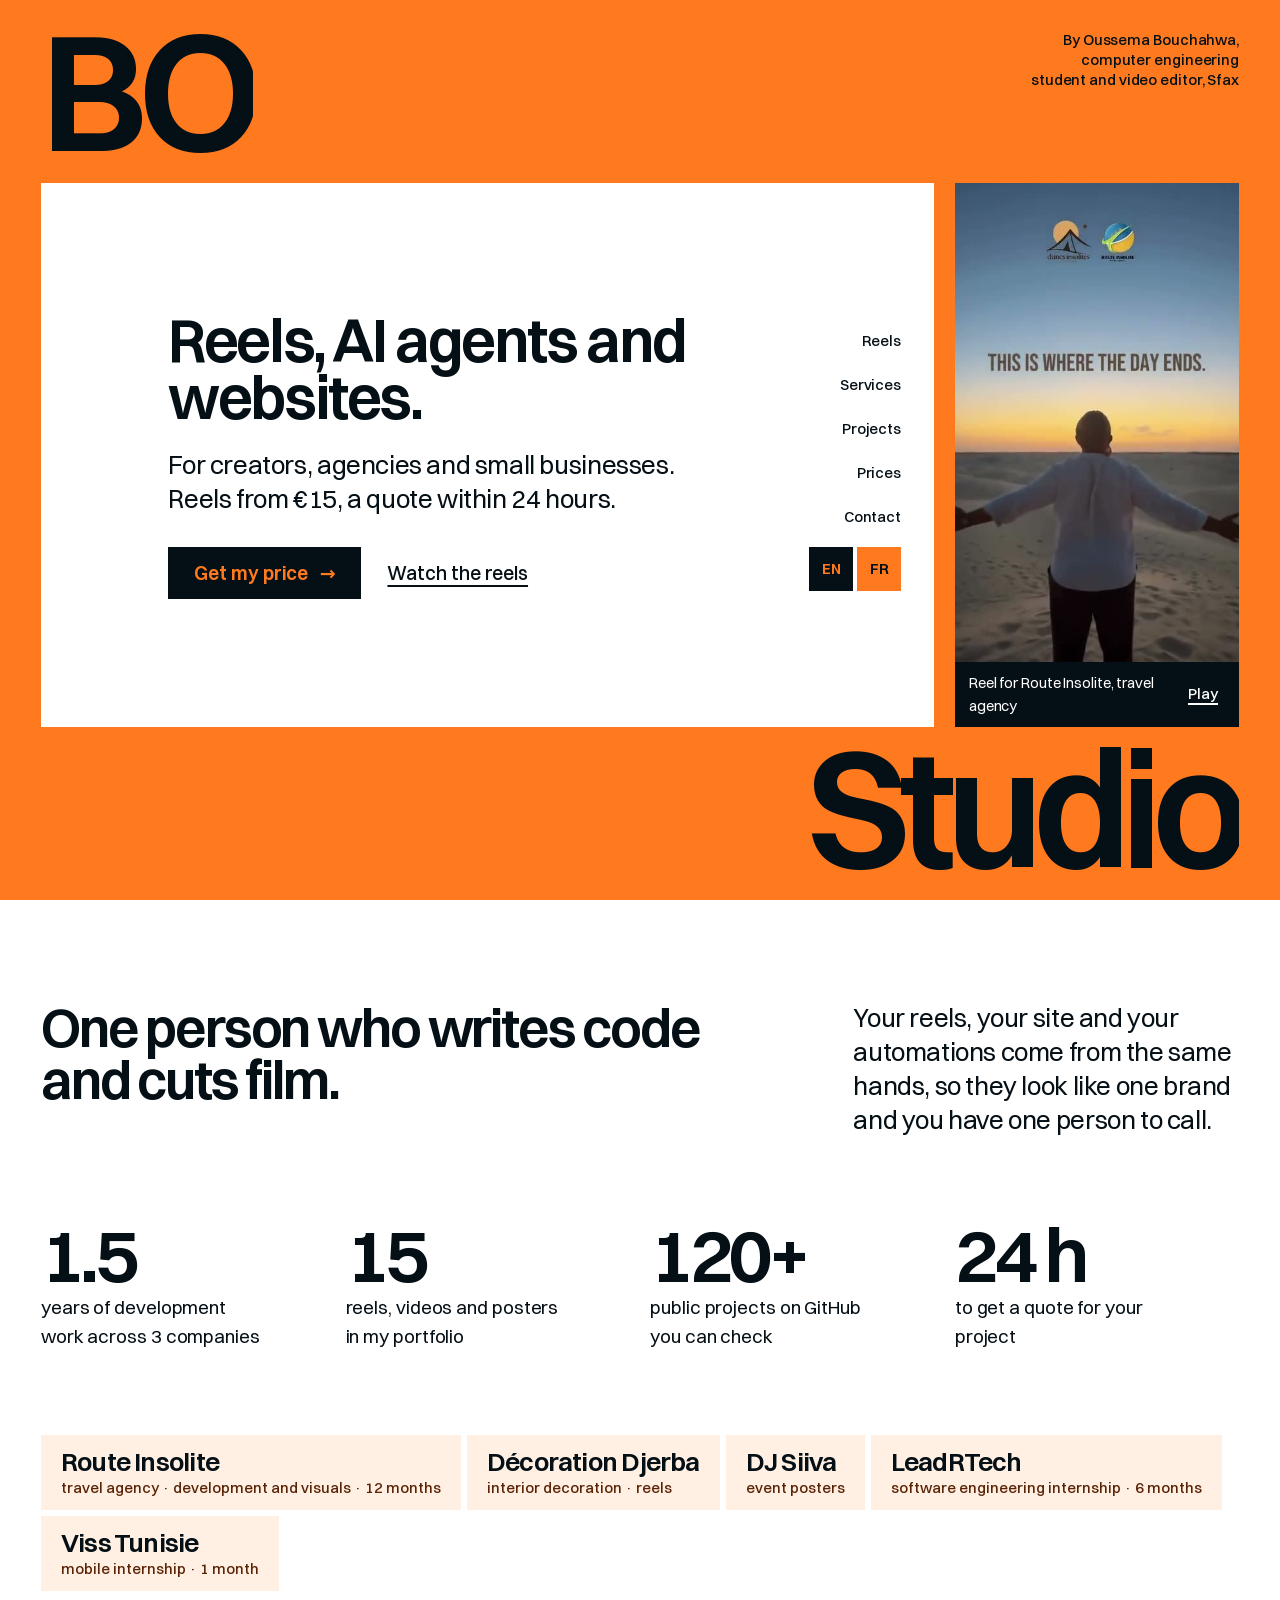
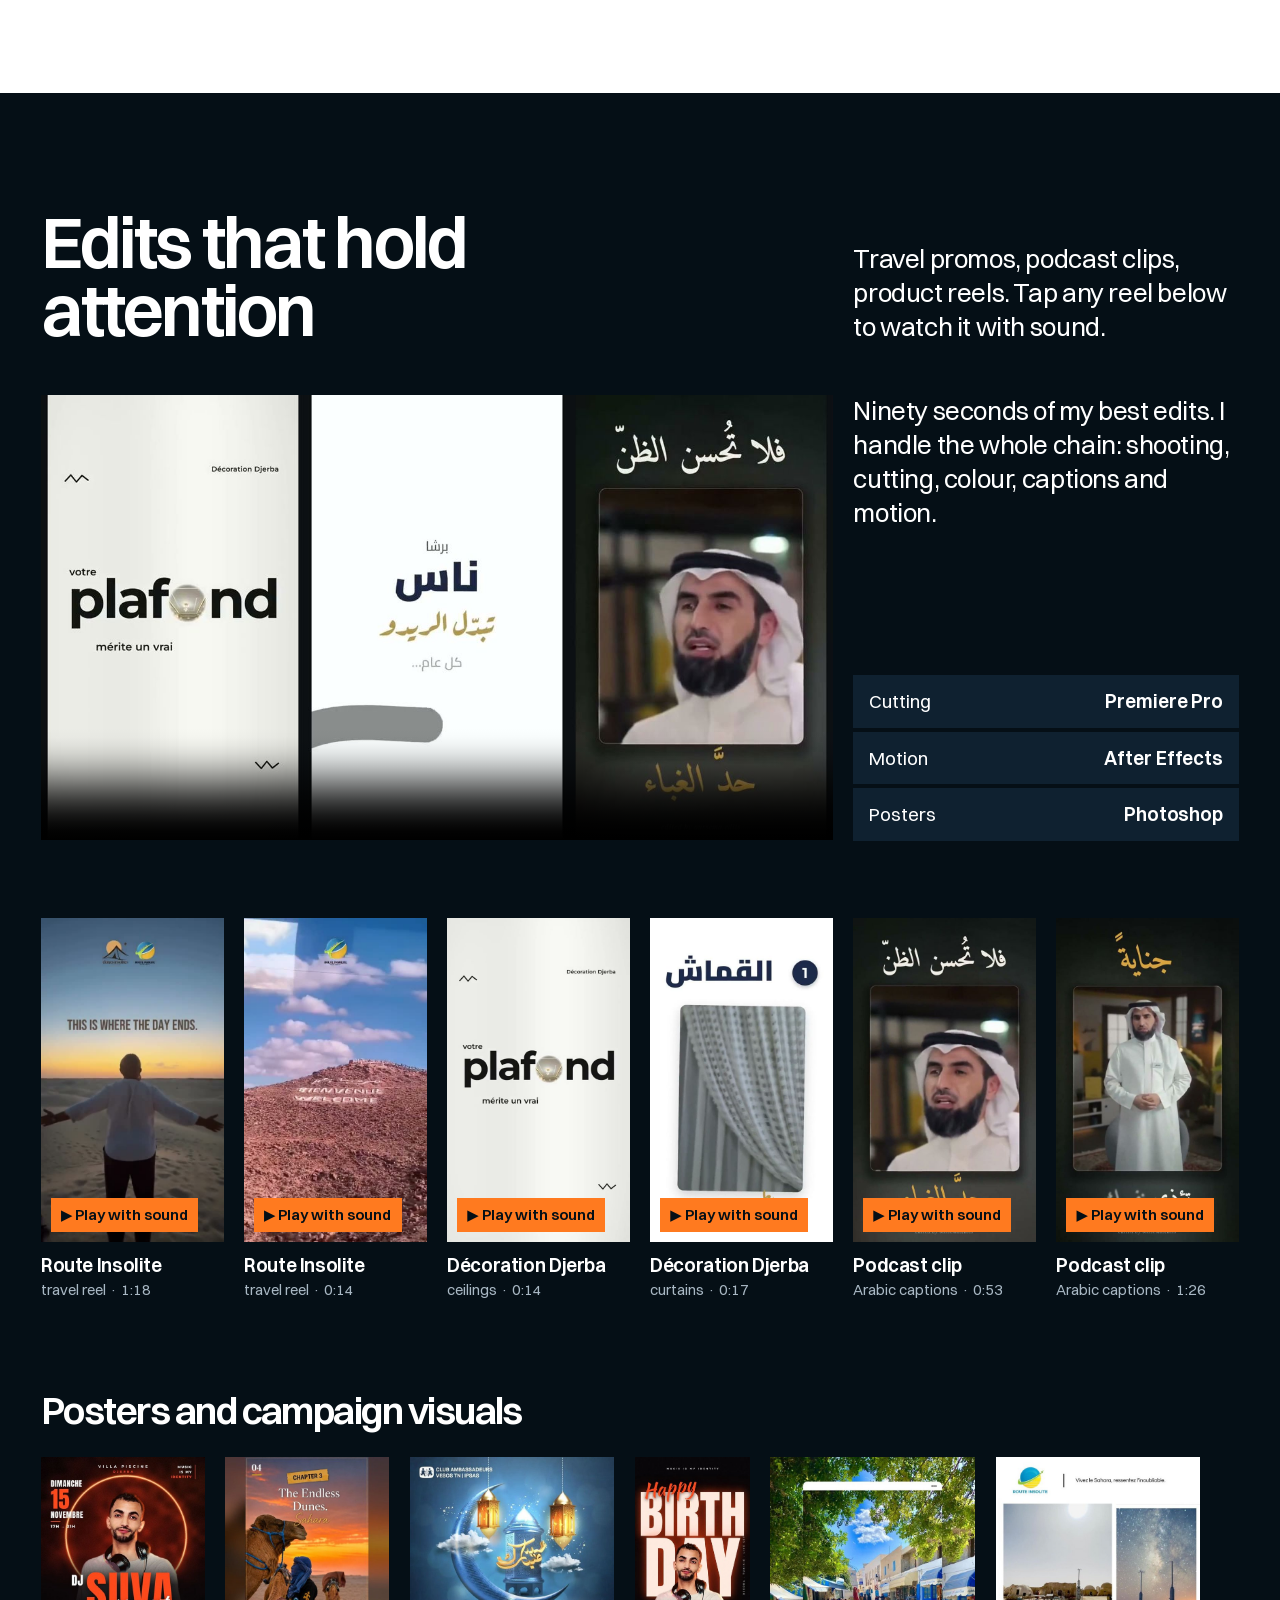
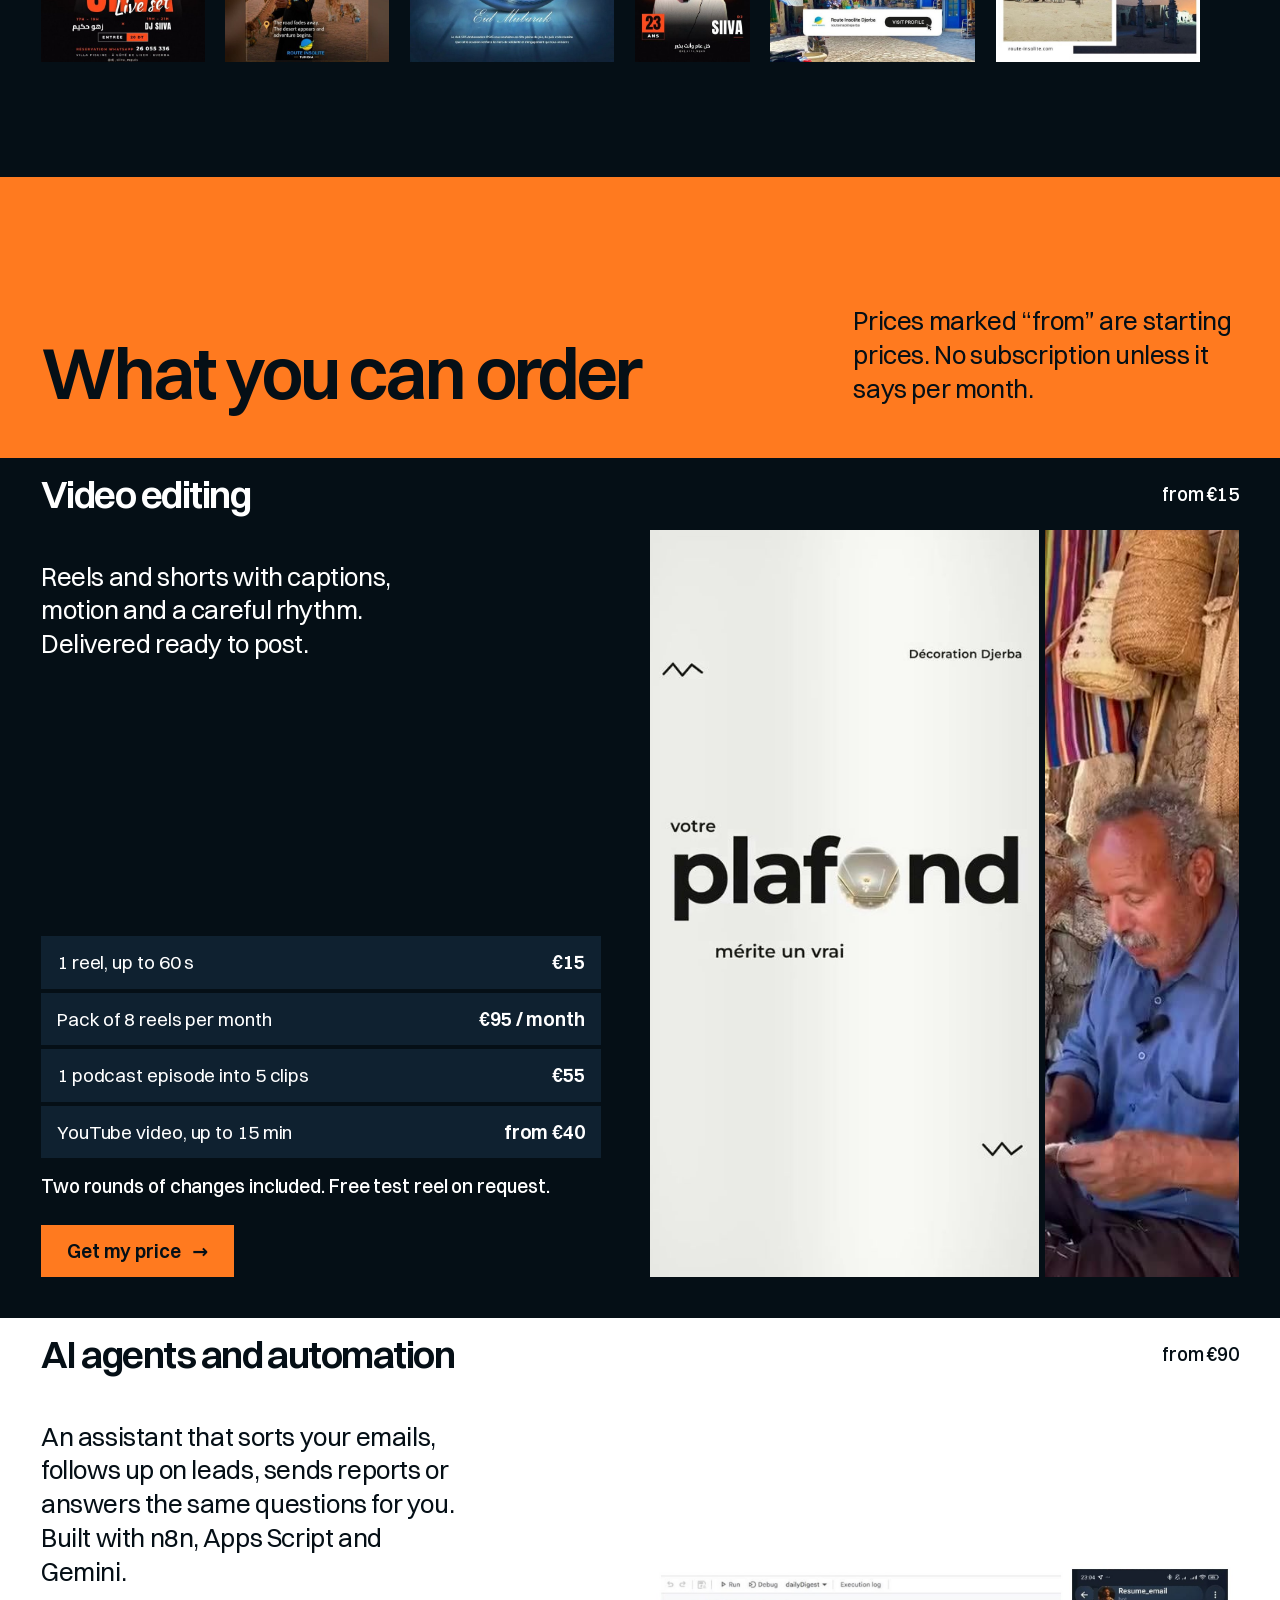
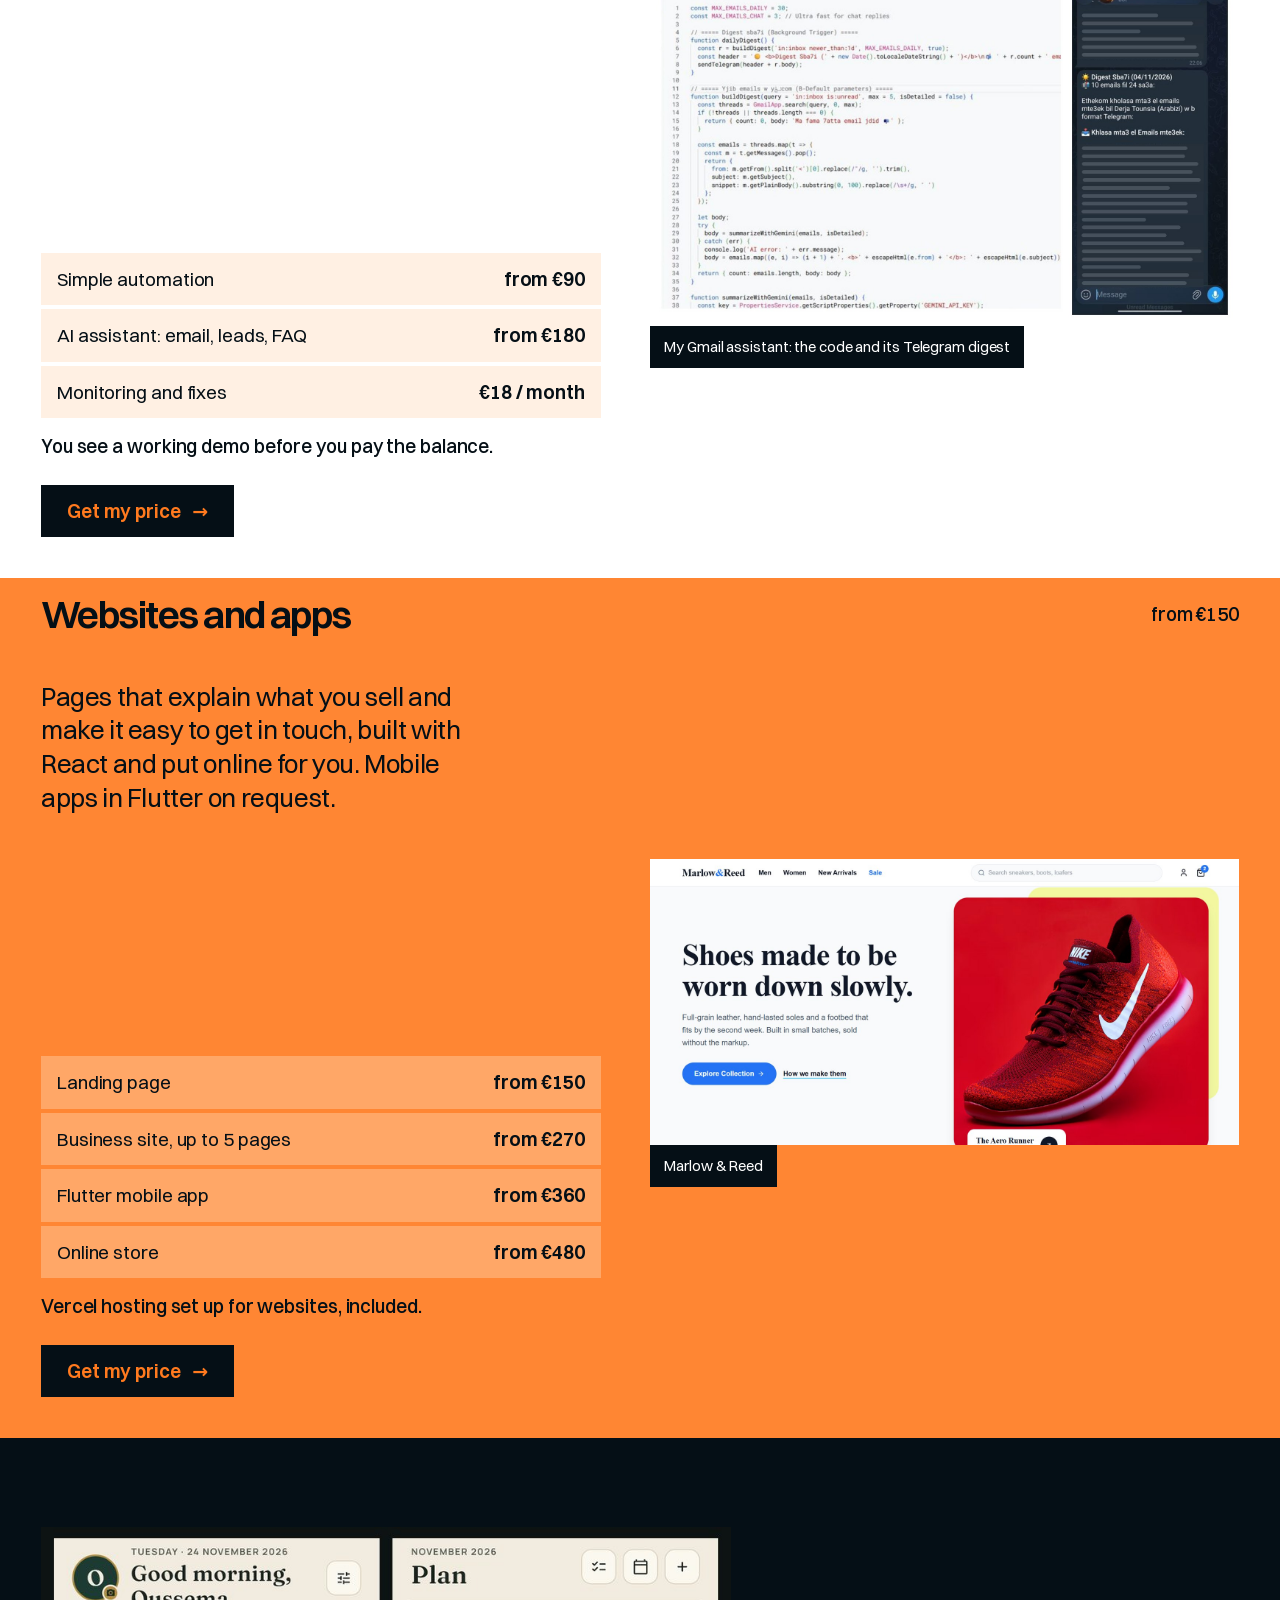
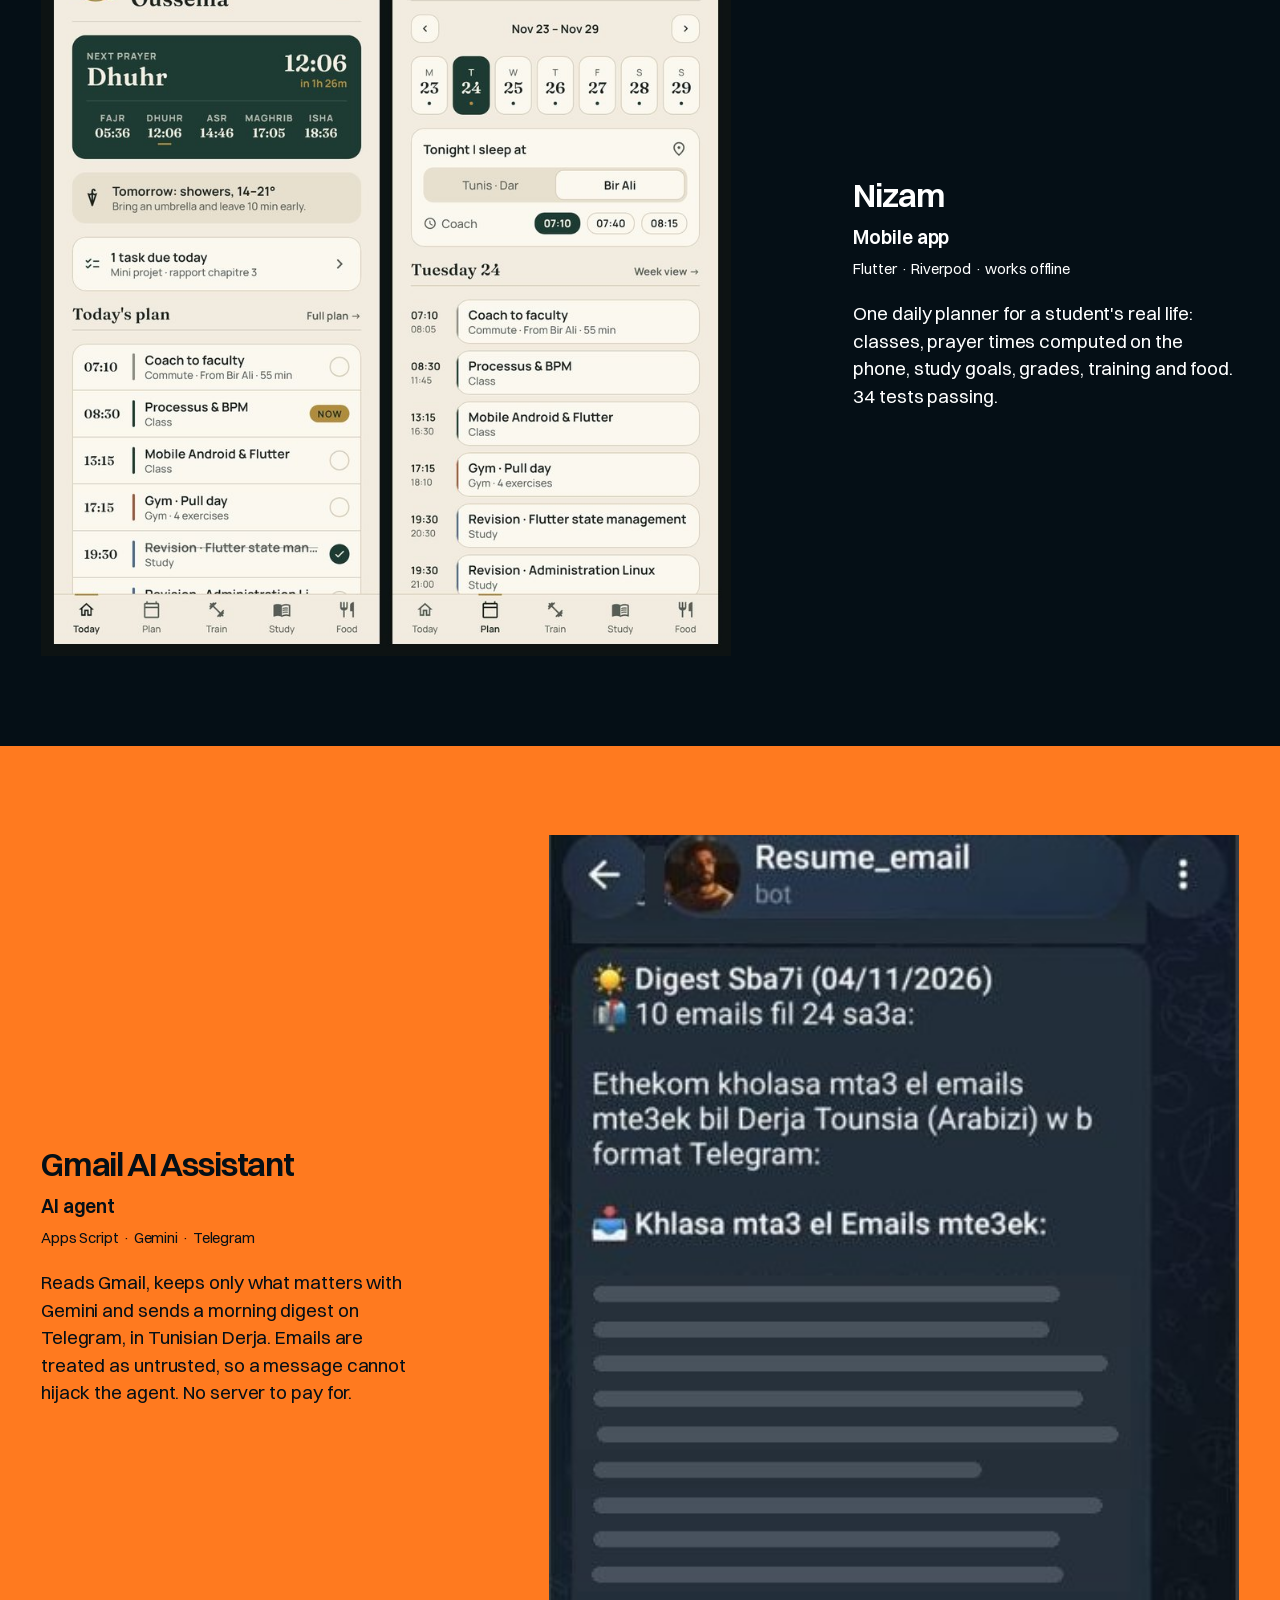
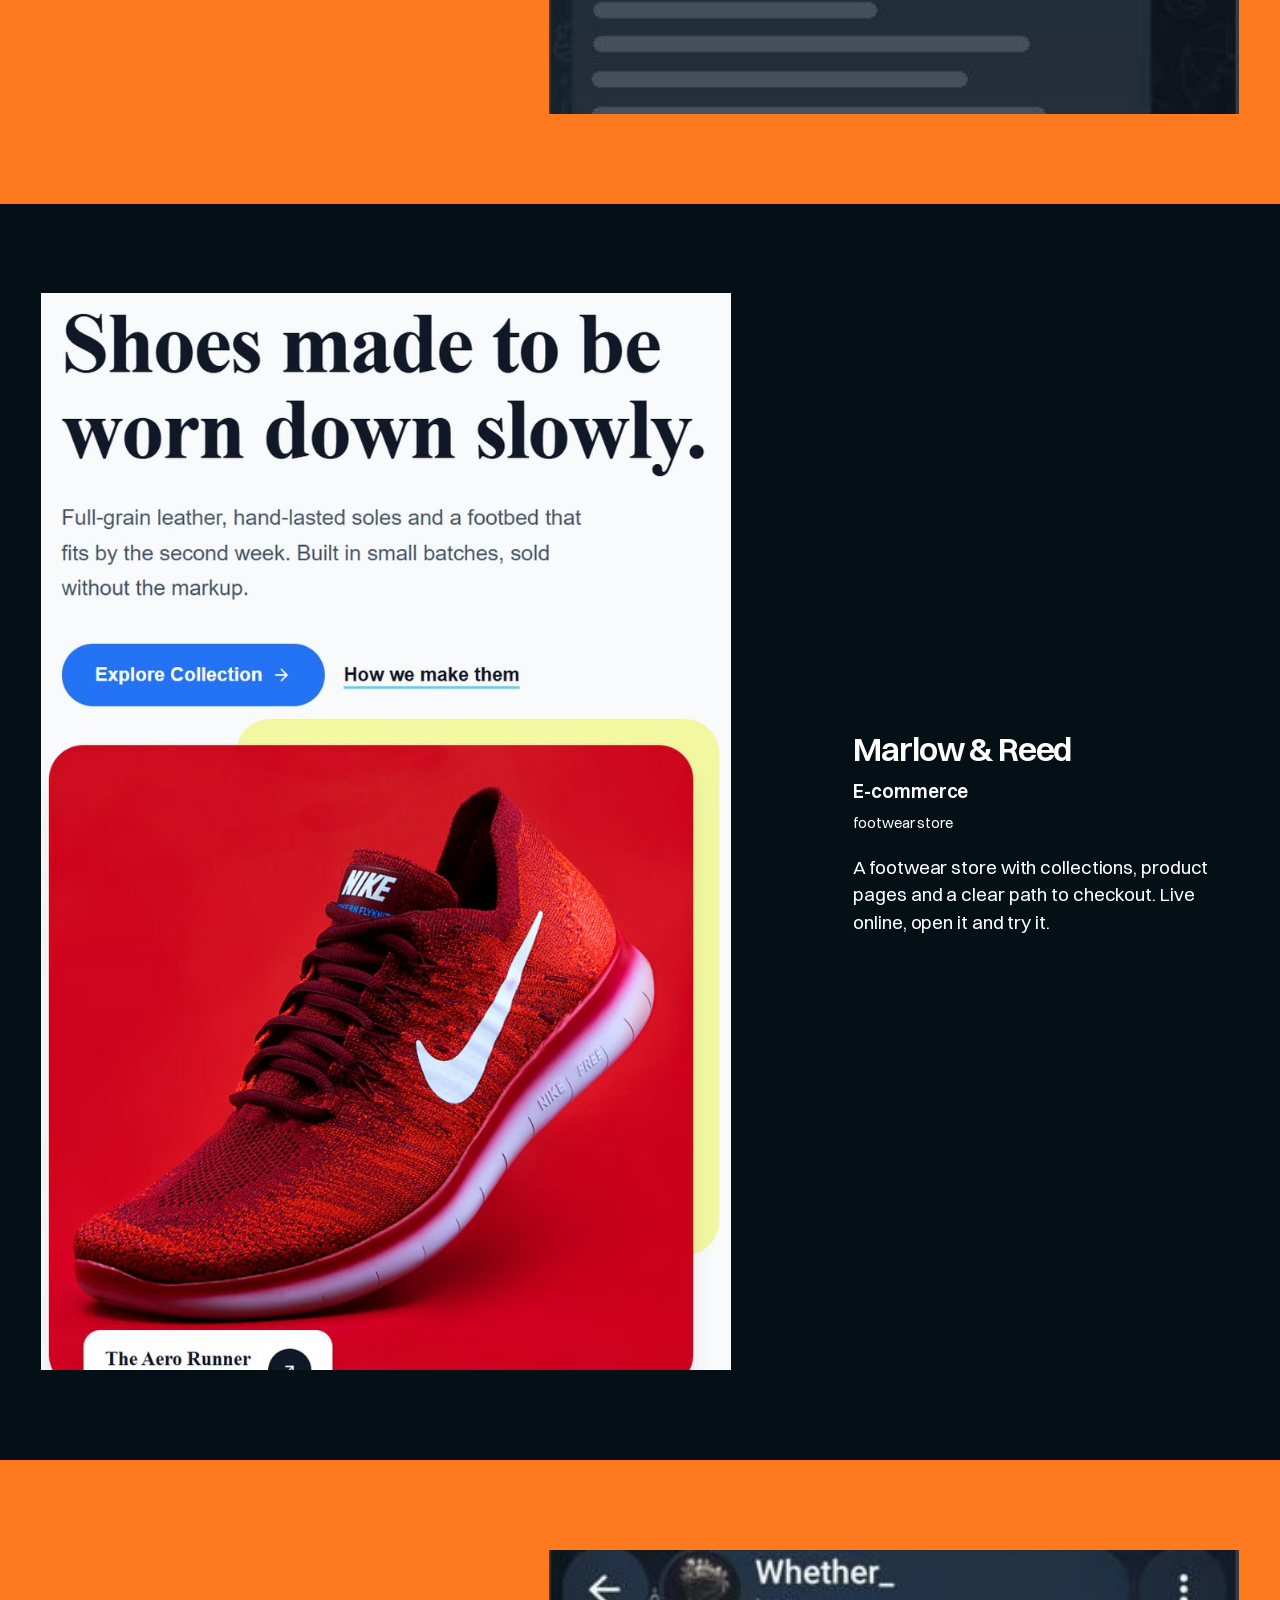
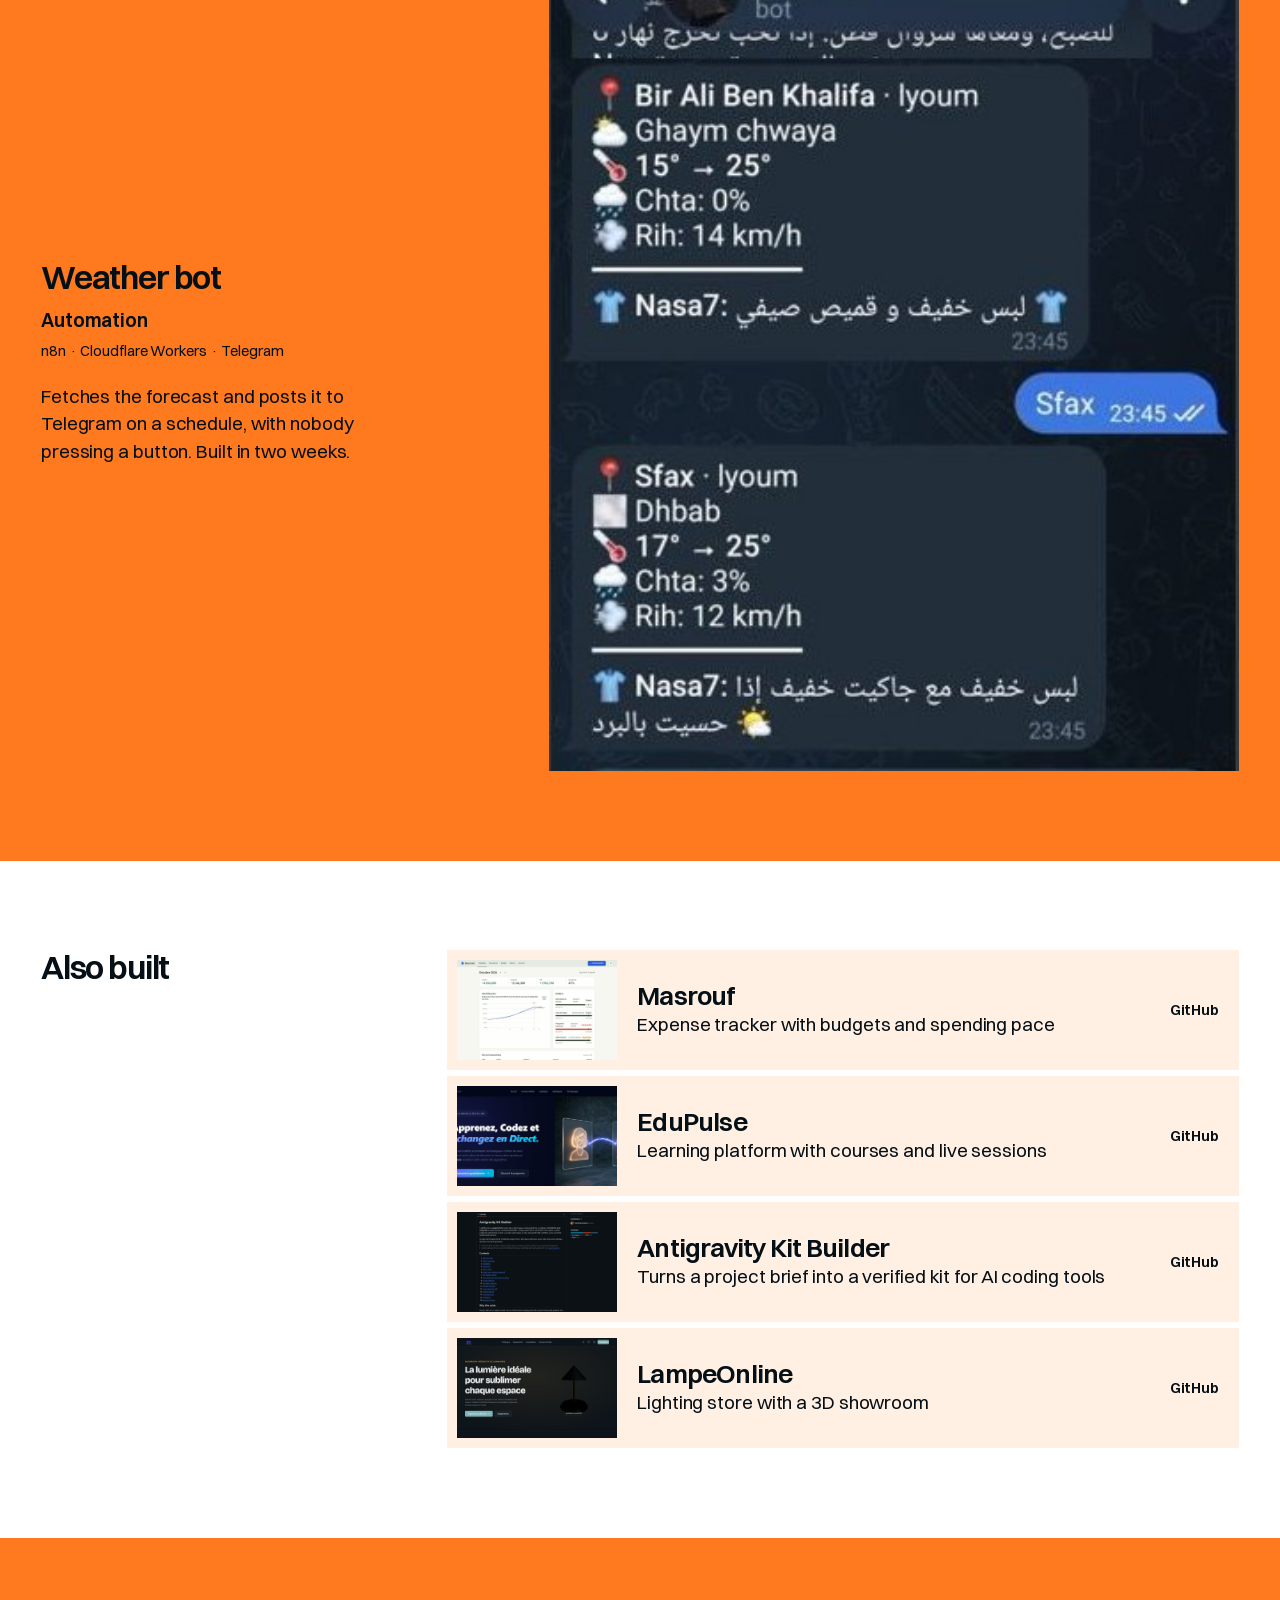
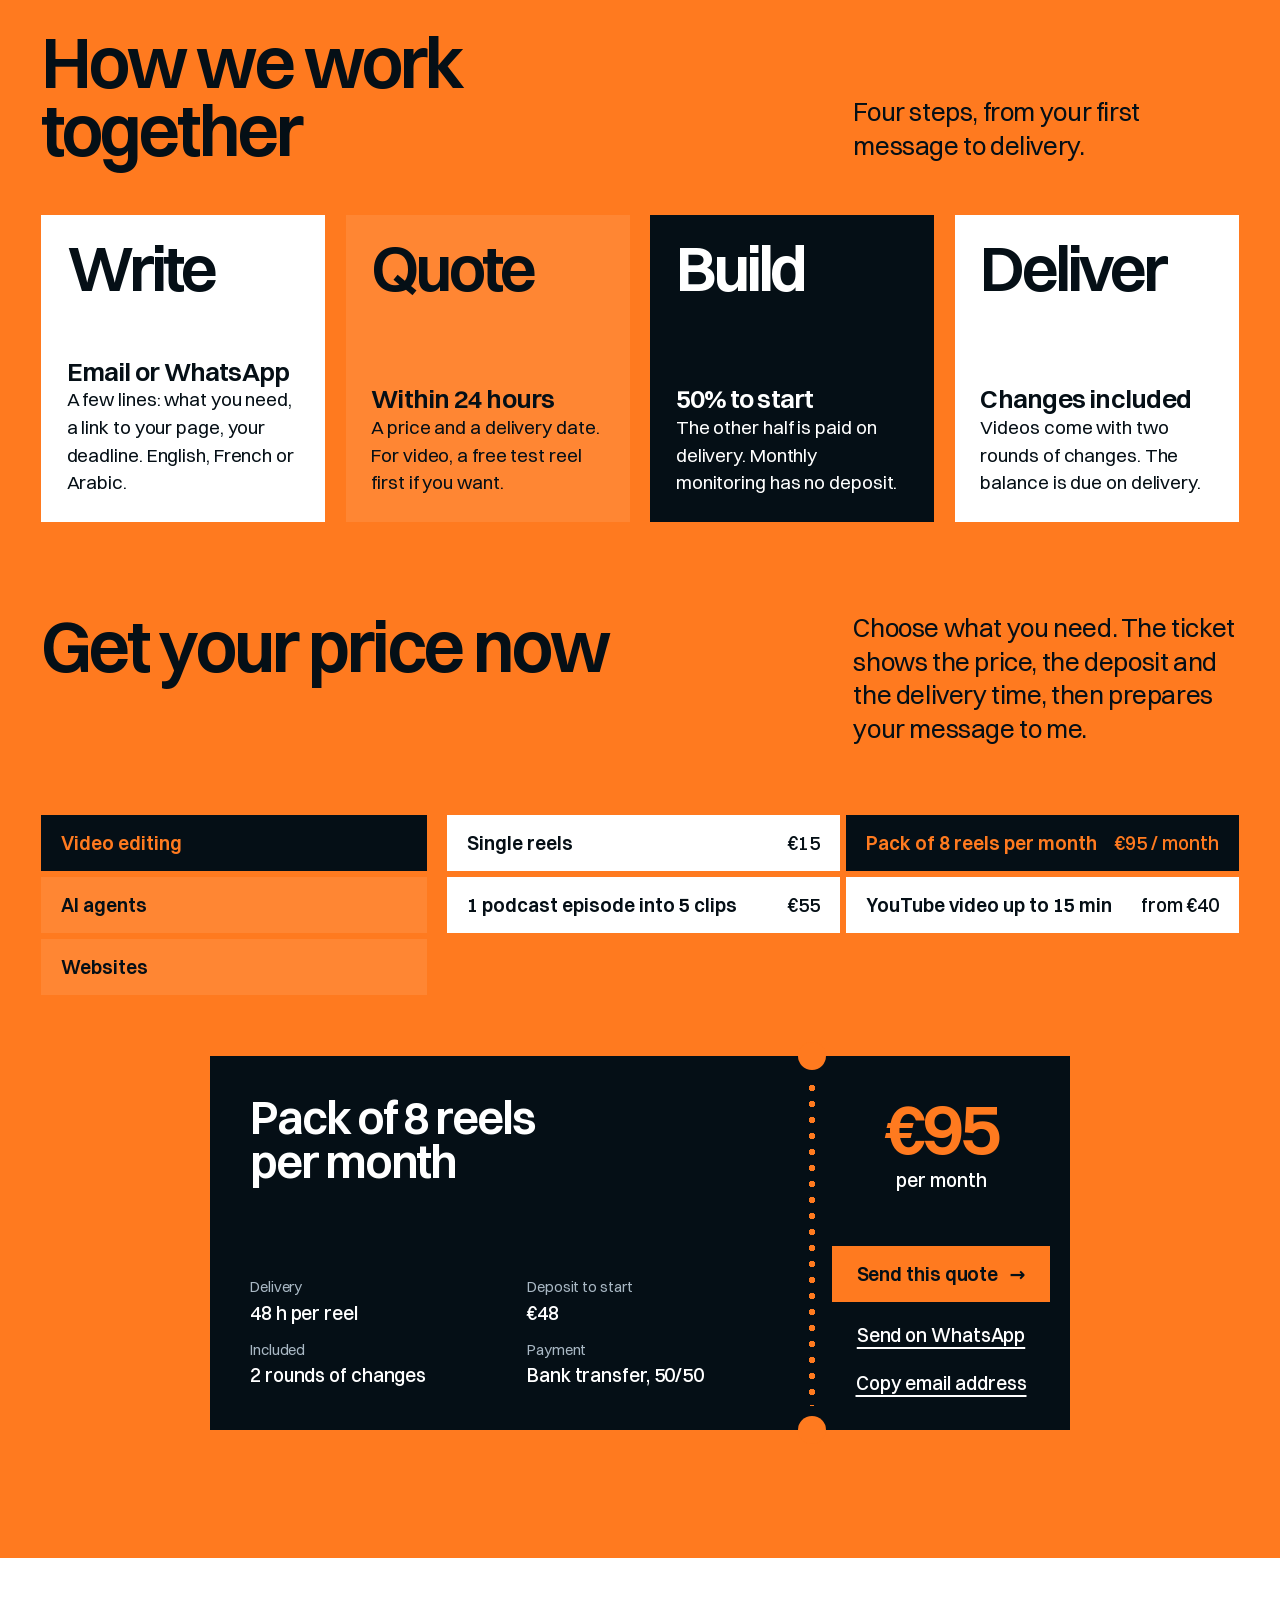
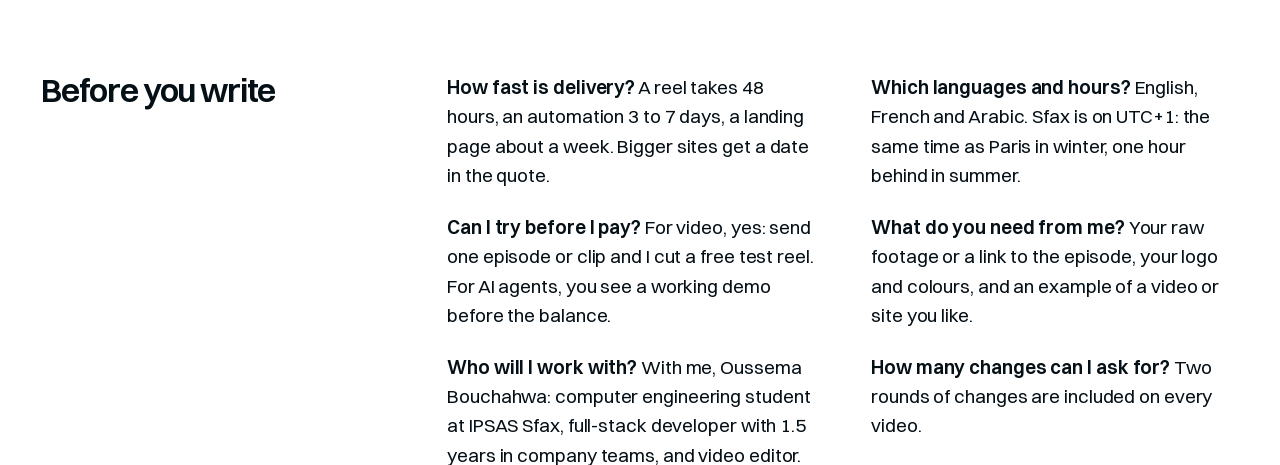
==== commit 16c42498: "Search engines: French and English pages, sitemap, robots.txt, llms.txt, structured data Co-Authored" ====
--- a/index.html
+++ b/index.html
@@ -3,16 +3,19 @@
 <head>
 <meta charset="utf-8">
 <meta name="viewport" content="width=device-width, initial-scale=1">
-<title>BO Studio · Reels, agents IA et sites web</title>
-<meta name="description" content="BO Studio : reels, agents IA et sites web pour créateurs, agences et petites entreprises. Reels dès 15 €, devis sous 24 h.">
+<title>BO Studio · Montage vidéo, agents IA et sites web</title>
+<meta name="description" content="BO Studio : montage de reels, agents IA, sites web et applications pour créateurs, agences et petites entreprises. Reels dès 15 €, devis sous 24 h.">
 <meta property="og:type" content="website">
 <meta property="og:site_name" content="BO Studio">
 <meta property="og:locale" content="fr_FR">
 <meta property="og:locale:alternate" content="en_US">
-<meta property="og:title" content="BO Studio · Reels, agents IA et sites web">
+<meta property="og:title" content="BO Studio · Montage vidéo, agents IA et sites web">
 <meta property="og:description" content="Reels dès 15 €, automatisations dès 90 €, landing pages dès 150 €. Devis sous 24 h.">
-<!-- the site's address: change these three together when the domain changes -->
+<!-- the site's address: when the domain changes, replace it everywhere in this head and in llms.template.txt -->
 <link rel="canonical" href="https://oussemabouchahwa.github.io/bo-studio/">
+<link rel="alternate" hreflang="fr" href="https://oussemabouchahwa.github.io/bo-studio/fr/">
+<link rel="alternate" hreflang="en" href="https://oussemabouchahwa.github.io/bo-studio/en/">
+<link rel="alternate" hreflang="x-default" href="https://oussemabouchahwa.github.io/bo-studio/">
 <meta property="og:url" content="https://oussemabouchahwa.github.io/bo-studio/">
 <meta property="og:image" content="https://oussemabouchahwa.github.io/bo-studio/img/og-image.jpg">
 <meta property="og:image:width" content="1200">
@@ -25,6 +28,7 @@
 <!-- preload the two main fonts; not from file://, where the browser blocks it -->
 <script>if(location.protocol!=='file:')[400,600].forEach(function(w){var l=document.createElement('link');l.rel='preload';l.as='font';l.type='font/woff2';l.crossOrigin='anonymous';l.href='fonts/switzer-latin-'+w+'-normal.woff2';document.head.appendChild(l)})</script>
 <link rel="stylesheet" href="css/styles.css">
+<script type="application/ld+json">{"@context":"https://schema.org","@type":"ProfessionalService","@id":"https://oussemabouchahwa.github.io/bo-studio/#studio","name":"BO Studio","url":"https://oussemabouchahwa.github.io/bo-studio/","description":"BO Studio : montage de reels, agents IA, sites web et applications pour créateurs, agences et petites entreprises. Reels dès 15 €, devis sous 24 h.","image":"https://oussemabouchahwa.github.io/bo-studio/img/og-image.jpg","logo":"https://oussemabouchahwa.github.io/bo-studio/img/apple-touch-icon.png","email":"oussema.bouchahwa@ipsas.tn","telephone":"+21653106229","address":{"@type":"PostalAddress","addressLocality":"Sfax","addressCountry":"TN"},"founder":{"@type":"Person","name":"Oussema Bouchahwa","description":"Élève ingénieur en génie informatique (IPSAS Sfax), développeur full-stack et monteur vidéo","knowsLanguage":["ar","en","fr"],"sameAs":["https://www.linkedin.com/in/bouchahwa-oussema-0216b3264/","https://github.com/OussEmabouchahwa","https://oussemabouchahwa.vercel.app"]},"sameAs":["https://www.instagram.com/oussema.edits/"],"hasOfferCatalog":{"@type":"OfferCatalog","name":"Services et tarifs","itemListElement":[{"@type":"OfferCatalog","name":"Montage vidéo","itemListElement":[{"@type":"Offer","itemOffered":{"@type":"Service","name":"Reels à l'unité"},"priceSpecification":{"@type":"UnitPriceSpecification","priceCurrency":"EUR","price":15}},{"@type":"Offer","itemOffered":{"@type":"Service","name":"Pack 8 reels par mois"},"priceSpecification":{"@type":"UnitPriceSpecification","priceCurrency":"EUR","price":95,"unitText":"par mois"}},{"@type":"Offer","itemOffered":{"@type":"Service","name":"1 épisode de podcast en 5 clips"},"priceSpecification":{"@type":"UnitPriceSpecification","priceCurrency":"EUR","price":55}},{"@type":"Offer","itemOffered":{"@type":"Service","name":"Vidéo YouTube jusqu'à 15 min"},"priceSpecification":{"@type":"UnitPriceSpecification","priceCurrency":"EUR","minPrice":40}}]},{"@type":"OfferCatalog","name":"Agents IA et automatisation","itemListElement":[{"@type":"Offer","itemOffered":{"@type":"Service","name":"Automatisation simple"},"priceSpecification":{"@type":"UnitPriceSpecification","priceCurrency":"EUR","minPrice":90}},{"@type":"Offer","itemOffered":{"@type":"Service","name":"Assistant IA : e-mails, prospects, FAQ"},"priceSpecification":{"@type":"UnitPriceSpecification","priceCurrency":"EUR","minPrice":180}},{"@type":"Offer","itemOffered":{"@type":"Service","name":"Suivi et corrections"},"priceSpecification":{"@type":"UnitPriceSpecification","priceCurrency":"EUR","price":18,"unitText":"par mois"}}]},{"@type":"OfferCatalog","name":"Sites et applications","itemListElement":[{"@type":"Offer","itemOffered":{"@type":"Service","name":"Landing page"},"priceSpecification":{"@type":"UnitPriceSpecification","priceCurrency":"EUR","minPrice":150}},{"@type":"Offer","itemOffered":{"@type":"Service","name":"Site vitrine, jusqu'à 5 pages"},"priceSpecification":{"@type":"UnitPriceSpecification","priceCurrency":"EUR","minPrice":270}},{"@type":"Offer","itemOffered":{"@type":"Service","name":"Application mobile Flutter"},"priceSpecification":{"@type":"UnitPriceSpecification","priceCurrency":"EUR","minPrice":360}},{"@type":"Offer","itemOffered":{"@type":"Service","name":"Boutique en ligne"},"priceSpecification":{"@type":"UnitPriceSpecification","priceCurrency":"EUR","minPrice":480}}]}]}}</script>
 </head>
 <body>
 
